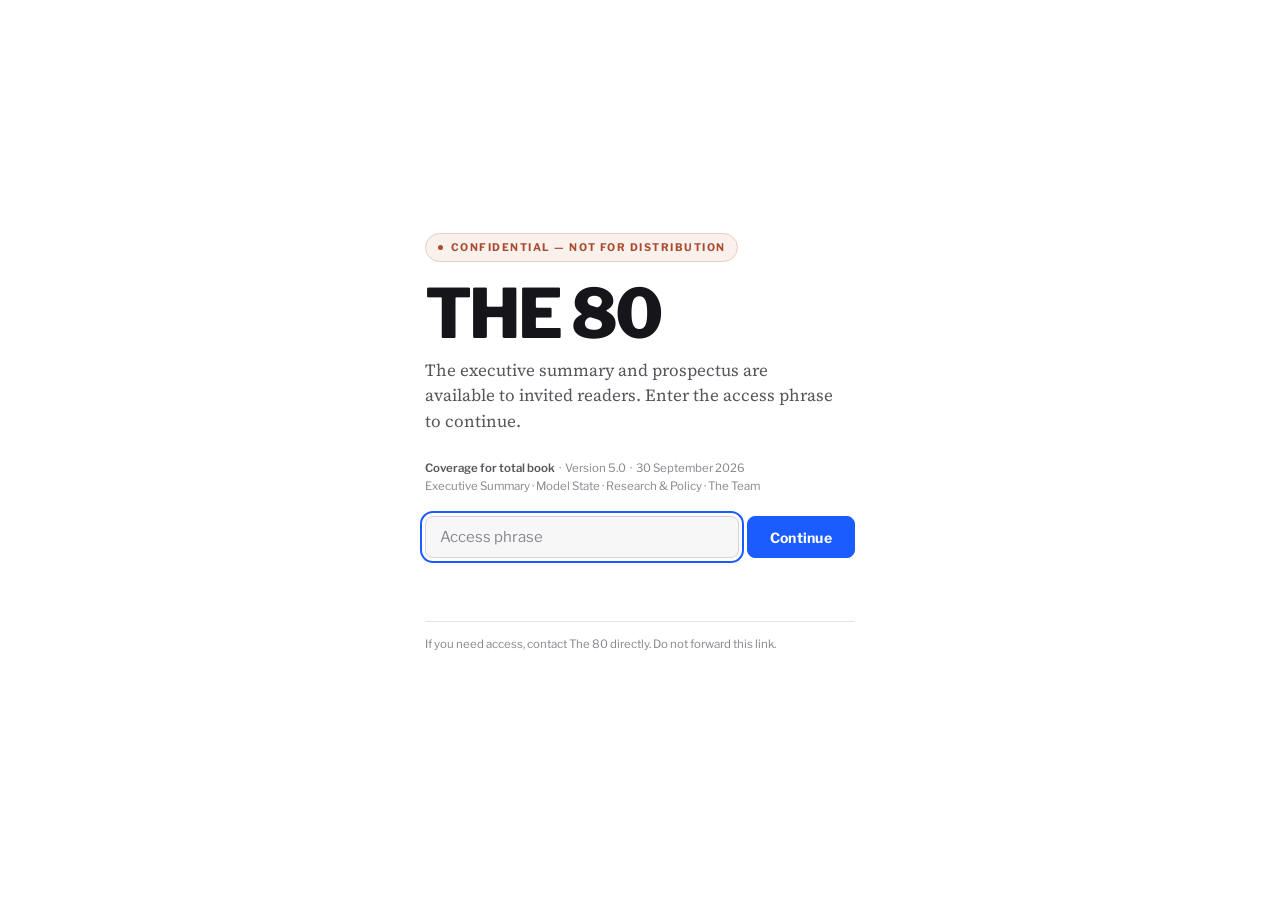
==== index.html @ 25d9cba0 "Rename new.html to index.html" ====
<!doctype html>
<html lang="en">
<head>
<meta charset="utf-8">
<meta name="viewport" content="width=device-width,initial-scale=1,viewport-fit=cover">
<meta name="robots" content="noindex,nofollow">
<meta name="description" content="The 80 — Executive Summary. The front matter of the prospectus: the case, two proof points, the operating model, and the ask.">
<meta property="og:title" content="The 80 — Executive Summary">
<meta property="og:description" content="Building the machine Democrats never built. A 501(c)(4) investment vehicle for permanent, multi-state political infrastructure.">
<meta property="og:type" content="article">
<title>The 80 Prospectus — Short</title>
<style>
:root{color-scheme:light dark;padding-top:env(safe-area-inset-top,0px);padding-bottom:env(safe-area-inset-bottom,0px)}
html{scroll-behavior:smooth;scroll-padding-top:118px}
@media (prefers-reduced-motion:reduce){html{scroll-behavior:auto}}
</style>
<link rel="preconnect" href="https://fonts.googleapis.com">
<link rel="preconnect" href="https://fonts.gstatic.com" crossorigin>
<link rel="stylesheet" href="https://fonts.googleapis.com/css2?family=Libre+Franklin:ital,wght@0,400;0,500;0,600;0,700;0,800;1,400&family=Source+Serif+4:ital,opsz,wght@0,8..60,400;0,8..60,600;1,8..60,400&display=swap">

<style>
/* ============ TOKENS ============ */
:root{
  --ground:#ffffff;
  --surface:#f7f7f8;
  --surface-2:#f0f0f2;
  --border:#e3e3e6;
  --border-2:#d3d3d8;
  --ink:#16161a;
  --ink-2:#55555c;
  --ink-3:#86868e;
  --accent:#1a5cff;
  --accent-soft:#eef3ff;
  --accent-line:#cfddff;
  --terra:#a84b2f;
  --terra-soft:#faf0ec;
  --terra-line:#e8cdc2;
  --good:#0e7a3d;
  --good-soft:#ecf7f0;
  --warn:#8a5a00;
  --warn-soft:#fdf4e3;
  /* validated chart series — light */
  --s1:#1a5cff;
  --s2:#a84b2f;
  --seq-1:#1a5cff;
  --seq-2:#5c8eff;
  --seq-3:#a8c2ff;
  --grid:#e6e6ea;
  --bar-n:#9a9aa4;
  --r:10px;
  --maxw:1180px;
  --prose:66ch;
}
@media (prefers-color-scheme:dark){
  :root:not([data-theme="light"]){
    --ground:#141416; --surface:#1c1c1f; --surface-2:#232327;
    --border:#2e2e33; --border-2:#3b3b42;
    --ink:#f2f2f3; --ink-2:#a9a9b1; --ink-3:#7a7a83;
    --accent:#6f9bff; --accent-soft:#16233f; --accent-line:#2c4478;
    --terra:#d9805c; --terra-soft:#2c1c16; --terra-line:#5a3325;
    --good:#4cbc7b; --good-soft:#12261a; --warn:#d9a441; --warn-soft:#2a2113;
    --s1:#4f86fa; --s2:#c9633c;
    --seq-1:#4f86fa; --seq-2:#3a63b8; --seq-3:#2a4278;
    --grid:#2b2b31;
  --bar-n:#7f7f8a;
    --bar-n:#7f7f8a;
  }
}
:root[data-theme="dark"]{
  --ground:#141416; --surface:#1c1c1f; --surface-2:#232327;
  --border:#2e2e33; --border-2:#3b3b42;
  --ink:#f2f2f3; --ink-2:#a9a9b1; --ink-3:#7a7a83;
  --accent:#6f9bff; --accent-soft:#16233f; --accent-line:#2c4478;
  --terra:#d9805c; --terra-soft:#2c1c16; --terra-line:#5a3325;
  --good:#4cbc7b; --good-soft:#12261a; --warn:#d9a441; --warn-soft:#2a2113;
  --s1:#4f86fa; --s2:#c9633c;
  --seq-1:#4f86fa; --seq-2:#3a63b8; --seq-3:#2a4278;
  --grid:#2b2b31;
}

*{box-sizing:border-box;margin:0;padding:0}
body{
  background:var(--ground);
  color:var(--ink);
  font-family:"Source Serif 4","Iowan Old Style",Georgia,serif;
  font-size:17px;
  line-height:1.62;
  -webkit-font-smoothing:antialiased;
}
.ui,h1,h2,h3,h4,nav,th,.label,.folio,.stat,.chap,.tag,figcaption,table,.meta{
  font-family:"Libre Franklin",-apple-system,BlinkMacSystemFont,"Segoe UI",Helvetica,Arial,sans-serif;
}
a{color:var(--accent)}
img,svg{max-width:100%}
:focus-visible{outline:2px solid var(--accent);outline-offset:3px;border-radius:3px}
@media (prefers-reduced-motion:reduce){*{animation:none!important;transition:none!important}}

/* ============ CHROME ============ */
.topbar{
  position:sticky;top:env(safe-area-inset-top,0px);z-index:60;
  background:color-mix(in srgb,var(--ground) 92%,transparent);
  backdrop-filter:saturate(1.6) blur(10px);
  border-bottom:1px solid var(--border);
}
.topbar .inner{
  max-width:var(--maxw);margin:0 auto;padding:9px 24px;
  display:flex;align-items:center;gap:18px;flex-wrap:wrap;
}
.wordmark{font-weight:800;font-size:13px;letter-spacing:.14em;text-transform:uppercase;white-space:nowrap}
.wordmark span{color:var(--ink-3);font-weight:600}
.pager{display:flex;gap:2px;flex-wrap:wrap;margin-left:auto}
.pager a{
  font-size:11.5px;font-weight:600;letter-spacing:.03em;color:var(--ink-3);
  text-decoration:none;padding:4px 9px;border-radius:6px;white-space:nowrap;
}
.pager a:hover{color:var(--accent);background:var(--accent-soft)}
.pager a.on{color:var(--ink);background:var(--surface-2)}
.progress{height:2px;background:var(--accent);width:0;transition:width .12s linear}

/* ---- group tabs (row 1 of the top bar) ---- */
.groups{display:flex;gap:4px;flex-wrap:wrap;align-items:center}
.groups a{
  font-family:"Libre Franklin",sans-serif;font-size:12.5px;font-weight:700;letter-spacing:.02em;
  color:var(--ink-2);text-decoration:none;padding:5px 11px;border-radius:7px;white-space:nowrap;
  border:1px solid transparent;
}
.groups a:hover{color:var(--accent);background:var(--accent-soft)}
.groups a.on{background:var(--ink);color:var(--ground);border-color:var(--ink)}
.barrow{display:flex;align-items:center;gap:16px;flex-wrap:wrap}
.barrow+.barrow{margin-top:7px;padding-top:7px;border-top:1px solid var(--border)}

/* ---- left rail ---- */
.rail{
  position:fixed;left:18px;top:calc(env(safe-area-inset-top,0px) + 132px);width:186px;z-index:45;
  display:none;max-height:calc(100vh - 190px);overflow-y:auto;padding-right:6px;
}
/* Never show three navigations at once.
   >=1280px : side rail + the section pager (the duplicated group tabs are hidden)
   <1280px  : stripped-down top bar (group tabs + pager), no rail */
@media (min-width:1280px){
  .rail{display:block}
  main{padding-left:228px}
  .topbar .barrow:first-child .groups{display:none}
  .topbar .barrow+.barrow{margin-top:0;padding-top:0;border-top:none}
  .topbar .inner{padding:7px 24px}
}
.rail.hide{display:none}
.rail .rg{margin-bottom:15px}
.rail .rgh:empty{display:none}
.rgh{
  font-family:"Libre Franklin",sans-serif;font-size:9.5px;font-weight:800;letter-spacing:.14em;
  text-transform:uppercase;color:var(--ink-3);margin-bottom:6px;padding-left:9px;
}
.rail a{
  display:block;font-family:"Libre Franklin",sans-serif;font-size:12px;font-weight:600;
  color:var(--ink-3);text-decoration:none;padding:4px 9px;border-left:2px solid var(--border);
  line-height:1.35;
}
.rail a:hover{color:var(--accent);border-left-color:var(--accent-line)}
.rail a.on{color:var(--ink);border-left-color:var(--accent);background:var(--surface)}
.rail .rtop{
  margin-top:6px;font-family:"Libre Franklin",sans-serif;font-size:11px;font-weight:700;
  letter-spacing:.06em;text-transform:uppercase;color:var(--ink-3);border:1px solid var(--border);
  background:var(--ground);border-radius:7px;padding:6px 10px;cursor:pointer;width:100%;text-align:left;
}
.rail .rtop:hover{border-color:var(--accent);color:var(--accent)}

/* ---- floating return-home (narrow screens) ---- */
.totop{
  position:fixed;right:18px;bottom:calc(env(safe-area-inset-bottom,0px) + 18px);z-index:55;
  font-family:"Libre Franklin",sans-serif;font-size:12px;font-weight:700;letter-spacing:.04em;
  background:var(--ink);color:var(--ground);border:none;border-radius:999px;padding:9px 15px;
  cursor:pointer;box-shadow:0 2px 10px rgba(0,0,0,.18);opacity:0;pointer-events:none;transition:opacity .18s;
}
.totop.show{opacity:1;pointer-events:auto}
@media (min-width:1280px){.totop{display:none}}


/* ---- focus: state rows ---- */
.srow{display:grid;grid-template-columns:270px 1fr 300px;gap:22px;align-items:stretch;margin:18px 0}
@media (max-width:1000px){.srow{grid-template-columns:1fr}}
.stile{
  position:relative;border-radius:var(--r);padding:18px 20px;display:flex;align-items:center;gap:8px;
  min-height:180px;color:#2a2a2e;
}
.smap{position:relative;flex:0 0 118px;height:132px;display:flex;align-items:center;justify-content:center}
.smap svg{width:118px;height:132px;overflow:visible}
.svoters{
  position:absolute;left:50%;top:50%;transform:translate(-50%,-50%);
  font-family:"Libre Franklin",sans-serif;font-size:19px;font-weight:800;color:#5e5b55;
  font-variant-numeric:tabular-nums;white-space:nowrap;
}
.sname{font-family:"Libre Franklin",sans-serif;font-size:21px;font-weight:800;letter-spacing:-.02em;line-height:1.1;color:#22222a}
.sreg{position:absolute;left:20px;bottom:14px;font-family:"Libre Franklin",sans-serif;font-size:10.5px;font-weight:600;color:#7a756c}
.swhy{padding-top:2px}
.swhy p{font-size:15.5px;margin-bottom:0;max-width:none}
.sdata{border:1px solid var(--border);border-radius:var(--r);padding:15px 17px;background:var(--surface)}
.sdata p{font-size:13.5px;margin:0 0 11px;max-width:none;font-family:"Libre Franklin",sans-serif;font-variant-numeric:tabular-nums}
.sdata p:last-of-type{margin-bottom:4px}
.slab{
  display:block;font-family:"Libre Franklin",sans-serif;font-size:10px;font-weight:800;
  letter-spacing:.11em;text-transform:uppercase;color:var(--ink-3);margin-bottom:4px;
}
.swhy .slab{color:var(--terra);margin-bottom:7px}
.ssrc{display:block;font-family:"Libre Franklin",sans-serif;font-size:10px;color:var(--ink-3);line-height:1.4}
h2 u{text-decoration-thickness:2px;text-underline-offset:4px}


/* ---- research: deck columns + stat cards ---- */
.rcols{display:grid;grid-template-columns:repeat(3,1fr);gap:0;margin:22px 0 26px}
.rcols>div{padding:0 26px;border-left:1px solid var(--border)}
.rcols>div:first-child{padding-left:0;border-left:none}
.rcols p{font-size:14.5px;margin-bottom:0;max-width:none}
.rcols b{color:var(--accent);font-weight:600}
@media (max-width:900px){.rcols{grid-template-columns:1fr;gap:18px}.rcols>div{padding:0 0 0 14px;border-left:2px solid var(--border)}.rcols>div:first-child{padding-left:14px;border-left:2px solid var(--border)}}
.rstat{
  display:flex;align-items:flex-start;gap:18px;border:1px solid var(--border);
  border-radius:var(--r);padding:18px 20px;background:var(--ground);
}
.rstat.hi{border-color:var(--terra-line);background:var(--terra-soft)}
.rstat .rsv{
  font-family:"Libre Franklin",sans-serif;font-size:31px;font-weight:800;color:var(--accent);
  letter-spacing:-.03em;line-height:1;white-space:nowrap;flex-shrink:0;font-variant-numeric:tabular-nums;
}
.rstat p{font-size:14px;margin:0 0 5px;max-width:none}
.rstat .rss{font-family:"Libre Franklin",sans-serif;font-size:10px;font-weight:700;letter-spacing:.08em;text-transform:uppercase;color:var(--ink-3)}
.rstrip{display:grid;grid-template-columns:repeat(5,1fr);gap:14px;margin:16px 0 8px}
@media (max-width:1050px){.rstrip{grid-template-columns:repeat(2,1fr)}}
@media (max-width:560px){.rstrip{grid-template-columns:1fr}}
.rstat.sm{flex-direction:column;gap:8px;padding:16px 17px}
.rstat.sm .rsv{font-size:27px}


/* ---- next button ---- */
.nextbar{
  display:flex;flex-direction:column;align-items:center;gap:14px;
  margin:56px 0 0;padding-top:34px;border-top:2px solid var(--ink);
}
.nextbar .endmark{
  font-family:"Libre Franklin",sans-serif;font-size:10px;font-weight:800;
  letter-spacing:.18em;text-transform:uppercase;color:var(--ink-3);
}
/* the stop: enough empty run-out that the next section is below the fold */
section.page{padding-bottom:0}
.pagebreak{height:clamp(220px,38vh,460px);pointer-events:none}
@media (max-width:700px){.pagebreak{height:clamp(140px,26vh,260px)}}
@media print{.pagebreak{height:0;page-break-after:always}.nextbar{display:none}}
@media (max-width:420px){
  .nextbar{flex-direction:column!important;align-items:center!important;gap:10px!important}
  .nextbtn{font-size:11px;letter-spacing:.1em;text-align:center}
}

.nextbtn{
  display:inline-flex;align-items:center;gap:10px;font-family:"Libre Franklin",sans-serif;
  font-size:12px;font-weight:800;letter-spacing:.14em;text-transform:uppercase;color:var(--ink-2);
  background:none;border:none;cursor:pointer;padding:8px 6px;
}
.nextbtn:hover{color:var(--accent)}
.nextbtn .arw{display:inline-block;width:34px;height:1.5px;background:currentColor;position:relative}
.nextbtn .arw::after{content:"";position:absolute;right:0;top:-3px;width:7px;height:7px;border-top:1.5px solid currentColor;border-right:1.5px solid currentColor;transform:rotate(45deg)}
.nextbtn .nlabel{color:var(--ink-3);font-weight:600;letter-spacing:.02em;text-transform:none;font-size:12.5px}

/* ---- gated (second code) blocks ---- */
.locked{border:1px solid var(--border-2);border-radius:var(--r);background:var(--surface);padding:22px 24px;margin:24px 0}
.locked .lk{font-family:"Libre Franklin",sans-serif;font-size:10.5px;font-weight:800;letter-spacing:.13em;text-transform:uppercase;color:var(--warn);margin-bottom:8px}
.locked h4{margin-bottom:6px;color:var(--ink);font-size:14px;letter-spacing:0;text-transform:none;font-weight:700}
.locked p{font-size:15px;margin-bottom:14px}
.locked form{display:flex;gap:8px;flex-wrap:wrap;max-width:420px}
.locked input{flex:1 1 190px;min-width:0;font-family:"Libre Franklin",sans-serif;font-size:14px;padding:9px 12px;border:1px solid var(--border-2);border-radius:8px;background:var(--ground);color:var(--ink)}
.locked button{font-family:"Libre Franklin",sans-serif;font-size:13px;font-weight:700;padding:9px 18px;border:1px solid var(--accent);border-radius:8px;background:var(--accent);color:#fff;cursor:pointer}
.locked .lerr{font-family:"Libre Franklin",sans-serif;font-size:12.5px;font-weight:600;color:var(--terra);margin-top:10px;min-height:18px}

/* ---- model-state calculator ---- */
.calc{border:1px solid var(--border);border-radius:var(--r);background:var(--surface);padding:22px 24px;margin:22px 0}
.calc .ch{display:flex;justify-content:space-between;align-items:baseline;gap:12px;margin-bottom:16px}
.calc .ck{font-family:"Libre Franklin",sans-serif;font-size:11px;font-weight:800;letter-spacing:.14em;text-transform:uppercase;color:var(--ink-3)}
.calc .clive{font-family:"Libre Franklin",sans-serif;font-size:11.5px;font-weight:600;color:var(--accent)}
.crow+.crow{margin-top:16px;padding-top:16px;border-top:1px solid var(--border)}
.crow label{display:flex;justify-content:space-between;align-items:baseline;gap:12px;font-family:"Libre Franklin",sans-serif;font-size:15px;font-weight:600;color:var(--ink);margin-bottom:6px}
.crow .cv{font-family:"Libre Franklin",sans-serif;font-size:19px;font-weight:800;color:var(--accent);font-variant-numeric:tabular-nums}
.crow input[type=range]{width:100%;accent-color:var(--accent);margin:2px 0}
.crow .chint{font-family:"Libre Franklin",sans-serif;font-size:11.5px;color:var(--ink-3);line-height:1.5;margin-top:3px}
.ctot{display:flex;justify-content:space-between;align-items:center;gap:14px;margin-top:18px;padding:16px 20px;border-radius:9px;border:1px solid var(--accent-line);background:var(--accent-soft)}
.ctot .ctl{font-family:"Libre Franklin",sans-serif;font-size:11.5px;font-weight:800;letter-spacing:.13em;text-transform:uppercase;color:var(--accent)}
.ctot .ctv{font-family:"Libre Franklin",sans-serif;font-size:36px;font-weight:800;line-height:1;color:var(--accent);font-variant-numeric:tabular-nums;letter-spacing:-.02em}
@media (max-width:480px){.ctot .ctv{font-size:27px}}
@media (max-width:720px){.pager{display:none}}

/* ============ PAGE SHELL ============ */
.wrap{max-width:var(--maxw);margin:0 auto;padding-inline:24px}
.page{padding-block:60px 12px}
.page:last-of-type{padding-bottom:70px}
.folio{
  display:flex;align-items:baseline;gap:14px;
  border-top:2px solid var(--ink);padding-top:9px;margin-bottom:34px;
}
.folio .no{
  font-size:11px;font-weight:800;letter-spacing:.18em;color:var(--ink);
  font-variant-numeric:tabular-nums;
}
.folio .nm{font-size:11px;font-weight:600;letter-spacing:.18em;text-transform:uppercase;color:var(--ink-3)}
.folio .of{margin-left:auto;font-size:11px;font-weight:500;color:var(--ink-3);font-variant-numeric:tabular-nums}

h1{font-size:clamp(30px,4.4vw,46px);line-height:1.08;font-weight:800;letter-spacing:-.022em;text-wrap:balance;margin-bottom:18px}
h2{font-size:clamp(23px,3vw,31px);line-height:1.16;font-weight:700;letter-spacing:-.016em;text-wrap:balance;margin-bottom:16px}
h3{font-size:17px;font-weight:700;letter-spacing:-.005em;margin:30px 0 8px}
h4{font-size:12px;font-weight:700;letter-spacing:.1em;text-transform:uppercase;color:var(--ink-3);margin-bottom:10px}
p{margin-bottom:15px;max-width:var(--prose)}
p.lead{font-size:20px;line-height:1.5;color:var(--ink-2);margin-bottom:22px}
.prose{max-width:var(--prose)}
.dek{font-size:12px;font-weight:700;letter-spacing:.14em;text-transform:uppercase;color:var(--terra);margin-bottom:12px}
strong{font-weight:600;color:var(--ink)}
em{font-style:italic}
hr{border:none;border-top:1px solid var(--border);margin:34px 0}

/* ============ COVER ============ */
.cover{padding-block:clamp(32px,6vw,74px) 10px}
.stamp{
  display:inline-flex;align-items:center;gap:8px;
  border:1px solid var(--terra-line);background:var(--terra-soft);color:var(--terra);
  font-family:"Libre Franklin",sans-serif;font-size:10.5px;font-weight:700;letter-spacing:.14em;
  text-transform:uppercase;padding:5px 12px;border-radius:999px;margin-bottom:26px;
}
.stamp .dot{width:5px;height:5px;border-radius:999px;background:var(--terra)}
.cover-title{
  font-family:"Libre Franklin",sans-serif;font-weight:800;
  font-size:clamp(52px,12vw,124px);line-height:.86;letter-spacing:-.045em;margin-bottom:22px;
}
.cover-title .sub{display:block;font-size:clamp(20px,3.4vw,38px);line-height:1.08;letter-spacing:-.025em;margin-top:16px;max-width:17ch}
.cover-title .sub b{color:var(--accent);font-weight:800}
.cover-meta{
  display:flex;flex-wrap:wrap;gap:8px 20px;align-items:baseline;
  font-family:"Libre Franklin",sans-serif;font-size:12px;font-weight:600;
  letter-spacing:.07em;text-transform:uppercase;color:var(--ink-3);
  border-top:1px solid var(--border);padding-top:14px;margin-top:30px;
}
.cover-grid{display:grid;grid-template-columns:1.35fr 1fr;gap:44px;align-items:start;margin-top:36px}
@media (max-width:900px){.cover-grid{grid-template-columns:1fr;gap:30px}}

/* ============ STATS ============ */
.stats{display:grid;grid-template-columns:repeat(3,1fr);gap:0;border:1px solid var(--border);border-radius:var(--r);overflow:hidden;margin:28px 0}
.stats>div{padding:17px 18px;border-right:1px solid var(--border);background:var(--surface)}
.stats>div:last-child{border-right:none}
@media (max-width:820px){
  .stats{grid-template-columns:1fr}
  .stats>div{border-right:none;border-bottom:1px solid var(--border)}
  .stats>div:last-child{border-bottom:none}
}
@media (max-width:420px){
  .stats{grid-template-columns:1fr}
  .stats>div{border-right:none;border-bottom:1px solid var(--border)}
  .stats>div:last-child{border-bottom:none}
}
.stat .v{font-size:31px;font-weight:800;letter-spacing:-.03em;line-height:1;font-variant-numeric:tabular-nums;display:block}
.stat .v.a{color:var(--accent)}
.stat .l{font-size:11.5px;font-weight:600;color:var(--ink-3);margin-top:7px;line-height:1.35;display:block}

/* ============ CALLOUTS ============ */
.callout{
  border:1px solid var(--border);border-left:3px solid var(--ink-3);
  background:var(--surface);border-radius:0 var(--r) var(--r) 0;
  padding:16px 20px;margin:26px 0;max-width:calc(var(--prose) + 6ch);
}
.callout .ct{
  font-family:"Libre Franklin",sans-serif;font-size:11px;font-weight:700;
  letter-spacing:.1em;text-transform:uppercase;margin-bottom:6px;color:var(--ink-3);
}
.callout p{margin-bottom:0;max-width:none;font-size:16px}
.callout p+p{margin-top:10px}
.callout.a{border-left-color:var(--accent);background:var(--accent-soft);border-color:var(--accent-line)}
.callout.a .ct{color:var(--accent)}
.callout.t{border-left-color:var(--terra);background:var(--terra-soft);border-color:var(--terra-line)}
.callout.t .ct{color:var(--terra)}
.callout.g{border-left-color:var(--good);background:var(--good-soft);border-color:color-mix(in srgb,var(--good) 30%,transparent)}
.callout.g .ct{color:var(--good)}
.callout.w{border-left-color:var(--warn);background:var(--warn-soft);border-color:color-mix(in srgb,var(--warn) 30%,transparent)}
.callout.w .ct{color:var(--warn)}

.pull{
  border-top:2px solid var(--ink);border-bottom:1px solid var(--border);
  padding:20px 0;margin:34px 0;max-width:612px;
}
.pull q{quotes:none;font-size:clamp(19px,2vw,23px);line-height:1.3;font-weight:600;letter-spacing:-.015em;display:block;font-family:"Libre Franklin",sans-serif}
.pull .src{font-family:"Libre Franklin",sans-serif;font-size:11px;font-weight:600;letter-spacing:.1em;text-transform:uppercase;color:var(--ink-3);margin-top:12px;display:block}
.pull.right{float:right;margin:8px 0 24px 40px}
@media (max-width:860px){.pull.right{float:none;margin:34px 0;max-width:none}}

/* ============ CARDS / GRIDS ============ */
.grid{display:grid;gap:16px;margin:22px 0}
.grid>*{min-width:0}
.srow>*{min-width:0}
.g2{grid-template-columns:1fr 1fr}
.g3{grid-template-columns:repeat(3,1fr)}
.g4{grid-template-columns:repeat(4,1fr)}
@media (max-width:900px){.g3,.g4{grid-template-columns:1fr 1fr}}
@media (max-width:640px){.g2,.g3,.g4{grid-template-columns:1fr}}
@media (max-width:1100px){.g2-tables{grid-template-columns:1fr}}
.card{border:1px solid var(--border);border-radius:var(--r);padding:18px 20px;background:var(--ground)}
.card.fill{background:var(--surface)}
.card h4{margin-bottom:8px}
.card p{font-size:15.5px;margin-bottom:0;max-width:none}
.card p+p{margin-top:9px}
.card .idx{
  font-family:"Libre Franklin",sans-serif;font-size:11px;font-weight:800;
  letter-spacing:.1em;color:var(--accent);font-variant-numeric:tabular-nums;display:block;margin-bottom:7px;
}
.card .hd{font-family:"Libre Franklin",sans-serif;font-weight:700;font-size:15.5px;letter-spacing:-.008em;margin-bottom:6px;display:block}

ul,ol{margin:0 0 15px 0;max-width:var(--prose)}
ul.tick{list-style:none}
ul.tick li{position:relative;padding-left:24px;margin-bottom:9px}
ul.tick li::before{content:"";position:absolute;left:2px;top:.62em;width:9px;height:9px;border:1.5px solid var(--accent);border-radius:2px}
ul.bare{list-style:none}
ul.bare li{position:relative;padding-left:20px;margin-bottom:8px}
ul.bare li::before{content:"";position:absolute;left:0;top:.72em;width:7px;height:1.5px;background:var(--ink-3)}
.roster li{margin-bottom:9px}
.roster a{color:var(--ink);text-decoration:none;border-bottom:1px solid var(--border-2);transition:color .15s,border-color .15s}
.roster a:hover{color:var(--accent);border-bottom-color:var(--accent)}
ol.num{list-style:none;counter-reset:n}
ol.num li{position:relative;padding-left:34px;margin-bottom:13px;counter-increment:n}
ol.num li::before{
  content:counter(n,decimal-leading-zero);position:absolute;left:0;top:.15em;
  font-family:"Libre Franklin",sans-serif;font-size:11px;font-weight:800;color:var(--accent);
  letter-spacing:.06em;font-variant-numeric:tabular-nums;
}

/* ============ TABLES ============ */
.tw{overflow-x:auto;border:1px solid var(--border);border-radius:var(--r);margin:22px 0}
table{width:100%;border-collapse:collapse;font-size:14.5px;min-width:500px}
th{
  text-align:left;font-size:10.5px;font-weight:700;letter-spacing:.1em;text-transform:uppercase;
  color:var(--ink-3);padding:11px 16px;background:var(--surface);border-bottom:1px solid var(--border);
  vertical-align:bottom;
}
td{padding:13px 16px;border-bottom:1px solid var(--border);vertical-align:top;color:var(--ink-2)}
tr:last-child td{border-bottom:none}
td strong{color:var(--ink)}
tr.tone-success td{background:var(--good-soft)}
tr.tone-warning td{background:var(--warn-soft)}
tr.tone-info td{background:var(--accent-soft)}
tr.tone-success td:first-child{box-shadow:inset 3px 0 0 var(--good)}
tr.tone-warning td:first-child{box-shadow:inset 3px 0 0 var(--warn)}
tr.tone-info td:first-child{box-shadow:inset 3px 0 0 var(--accent)}
td.n,th.n{text-align:right;font-variant-numeric:tabular-nums}

/* ============ FIGURES ============ */
figure{margin:30px 0;border:1px solid var(--border);border-radius:var(--r);overflow:hidden;background:var(--ground)}
figure .fh{padding:16px 20px 12px;border-bottom:1px solid var(--border);background:var(--surface)}
figure .fn{font-family:"Libre Franklin",sans-serif;font-size:10.5px;font-weight:800;letter-spacing:.14em;text-transform:uppercase;color:var(--accent);display:block;margin-bottom:5px}
figure .ft{font-family:"Libre Franklin",sans-serif;font-size:16.5px;font-weight:700;letter-spacing:-.012em;line-height:1.25;display:block;color:var(--ink)}
figure .fs{font-size:14px;color:var(--ink-2);margin-top:6px;display:block;max-width:74ch;line-height:1.5}
figure .fb{padding:22px 20px}
figure .fb img{display:block;width:100%;height:auto;border-radius:7px;border:1px solid var(--border)}
figure .fb img.small{max-width:480px;margin-inline:auto}
figcaption{padding:11px 20px 14px;border-top:1px solid var(--border);font-size:11.5px;color:var(--ink-3);line-height:1.5;background:var(--surface)}
figcaption b{color:var(--ink-2);font-weight:600}
.tiny{font-size:11.5px;line-height:1.5;color:var(--ink-3)}
p.tiny{margin-top:10px;max-width:612px}
span.tiny{display:block;margin-top:5px}
.tiny b,.tiny strong{color:var(--ink-2);font-weight:600}
/* deck-style proof panels: large image block beside the argument */
.proofrow{display:grid;grid-template-columns:1fr minmax(320px,420px);gap:38px;align-items:start;margin-top:46px}
.proofrow>div>h3{margin-top:0!important}
.pmark{margin:0;border:1px solid var(--border);border-radius:var(--r);overflow:hidden;background:var(--surface);
  box-shadow:0 1px 2px rgba(0,0,0,.04),0 8px 24px -12px rgba(0,0,0,.18)}
.pmark .pmb{display:flex;align-items:center;justify-content:center;padding:28px;
  background:linear-gradient(160deg,var(--surface-2),var(--surface))}
.pmark .pmb img{max-width:100%;max-height:400px;width:auto;height:auto;display:block;border-radius:3px;
  filter:drop-shadow(0 2px 6px rgba(0,0,0,.12)) drop-shadow(0 16px 32px rgba(0,0,0,.24))}
.pmark figcaption{padding:13px 16px 15px;font-size:11.5px;line-height:1.5;color:var(--ink-3);
  border-top:1px solid var(--border);background:var(--surface)}
@media (max-width:980px){.proofrow{grid-template-columns:1fr;gap:22px}.pmark{max-width:420px}}

/* ============ PAGED MODE — one section at a time ============ */
body.paged main > section.wrap{display:none}
body.paged main > section.wrap.onpage{display:block}
body.paged .pagebreak{display:none}
body.paged .nextbar{margin-bottom:0;padding-bottom:6px}
body.paged .endmark{color:var(--ink-3)}
.pgnav{
  display:flex;align-items:center;justify-content:space-between;gap:16px;
  margin-top:56px;padding-top:30px;border-top:2px solid var(--ink);
}
.pgnav .pgleft{min-width:0}
.pgbtn{
  display:inline-flex;align-items:center;gap:10px;font-family:"Libre Franklin",sans-serif;
  font-size:12px;font-weight:800;letter-spacing:.14em;text-transform:uppercase;color:var(--ink-2);
  background:none;border:none;cursor:pointer;padding:8px 6px;
}
.pgbtn:hover{color:var(--accent)}
.pgbtn[disabled]{opacity:.32;cursor:default}
.pgbtn .nlabel{color:var(--ink-3);font-weight:600;letter-spacing:.02em;text-transform:none;font-size:12.5px}
.sticks{position:relative;height:15px;margin-top:7px;
  font-family:"Libre Franklin",sans-serif;font-size:11px;font-weight:700;color:var(--ink-3);
  font-variant-numeric:tabular-nums}
.sticks span{position:absolute;top:0;transform:translateX(-50%);line-height:1}
.sticks span:nth-child(1){left:9px}
.sticks span:nth-child(2){left:calc(9px + (100% - 18px) * .2)}
.sticks span:nth-child(3){left:calc(9px + (100% - 18px) * .4)}
.sticks span:nth-child(4){left:calc(9px + (100% - 18px) * .6)}
.sticks span:nth-child(5){left:calc(9px + (100% - 18px) * .8)}
.sticks span:nth-child(6){left:calc(100% - 9px)}

/* ---- typographic wrapping: no single-word last lines ---- */
h1,h2,h3,h4,.ft,.ct,.hd,.tt,.dek,.seplabel,.endmark,.lk{text-wrap:balance}
p,li,figcaption,.td,.fs,.l,.tiny,.lead,.prose p,.card p,.callout p,blockquote,q{text-wrap:pretty}
.nb{white-space:nowrap}
.chart{width:100%;height:auto;display:block;overflow:visible}
.chart text{font-family:"Libre Franklin",sans-serif}
.legend{display:flex;flex-wrap:wrap;gap:6px 20px;margin-bottom:16px;font-family:"Libre Franklin",sans-serif;font-size:12.5px;font-weight:600;color:var(--ink-2)}
.legend span{display:inline-flex;align-items:center;gap:7px}
.legend i{width:13px;height:3px;border-radius:2px;display:inline-block;flex-shrink:0}
.schematic{
  display:inline-block;font-family:"Libre Franklin",sans-serif;font-size:10px;font-weight:700;
  letter-spacing:.1em;text-transform:uppercase;color:var(--warn);
  background:var(--warn-soft);border:1px solid color-mix(in srgb,var(--warn) 30%,transparent);
  padding:3px 9px;border-radius:999px;margin-top:8px;
}

/* ============ TIMELINE ============ */
.tl{list-style:none;margin:22px auto;max-width:860px;position:relative;padding-left:0}
.tl li{display:grid;grid-template-columns:78px 1fr;gap:18px;padding-bottom:20px;position:relative}
.tl li::before{content:"";position:absolute;left:87px;top:12px;bottom:-8px;width:1.5px;background:var(--border-2)}
.tl li:last-child::before{display:none}
.tl .yr{
  font-family:"Libre Franklin",sans-serif;font-size:14px;font-weight:800;letter-spacing:-.01em;
  font-variant-numeric:tabular-nums;text-align:right;padding-top:1px;color:var(--ink);
}
.tl .bd{position:relative;padding-left:20px}
.tl .bd::before{content:"";position:absolute;left:-9.5px;top:8px;width:11px;height:11px;border-radius:999px;background:var(--accent);border:2.5px solid var(--ground)}
.tl li.miss .bd::before{background:var(--terra)}
.tl li.miss .yr{color:var(--terra)}
.tl .hd{font-family:"Libre Franklin",sans-serif;font-weight:700;font-size:15.5px;display:block;margin-bottom:3px}
.tl p{font-size:15.5px;margin-bottom:0;max-width:62ch}
@media (max-width:560px){
  .tl li{grid-template-columns:56px 1fr;gap:12px}
  .tl li::before{left:62px}
}

/* ============ CHAPTER LINKS ============ */
.chapbar{
  display:flex;align-items:center;gap:12px;flex-wrap:wrap;
  border:1px dashed var(--border-2);border-radius:var(--r);
  padding:13px 17px;margin:26px 0;background:var(--surface);
  font-family:"Libre Franklin",sans-serif;
}
.chapbar .ck{font-size:10.5px;font-weight:700;letter-spacing:.12em;text-transform:uppercase;color:var(--ink-3)}
.chaplist{display:flex;flex-wrap:wrap;gap:8px}
.chap{
  display:inline-flex;align-items:center;gap:9px;text-decoration:none;
  border:1px solid var(--border);border-radius:999px;padding:5px 13px 5px 11px;
  background:var(--ground);font-size:13px;font-weight:600;color:var(--ink);
}
.chap .cn{font-size:10.5px;font-weight:800;letter-spacing:.08em;color:var(--ink-3);font-variant-numeric:tabular-nums}
a.chap:hover{border-color:var(--accent);color:var(--accent)}
a.chap:hover .cn{color:var(--accent)}
.chap .cs{
  font-size:9.5px;font-weight:800;letter-spacing:.09em;text-transform:uppercase;
  padding:2px 7px;border-radius:999px;background:var(--surface-2);color:var(--ink-3);
}
.chap.live .cs{background:var(--good-soft);color:var(--good)}
.chap.here .cs{background:var(--accent-soft);color:var(--accent)}
.chap.todo{border-style:dashed;color:var(--ink-3);cursor:default}
.chap.todo .cs{background:var(--warn-soft);color:var(--warn)}
a.chap{text-decoration:none}
a.chap .arwx{margin-left:1px;color:var(--ink-3);font-size:11px}
a.chap:hover .arwx{color:var(--accent)}

/* contents table on last page */
.toc{list-style:none;margin:24px 0;max-width:none;border-top:1px solid var(--border)}
.toc li{border-bottom:1px solid var(--border)}
.toc a,.toc .row{
  display:grid;grid-template-columns:62px 1fr auto;gap:18px;align-items:baseline;
  padding:15px 4px;text-decoration:none;color:inherit;font-family:"Libre Franklin",sans-serif;
}
.toc a:hover{background:var(--accent-soft)}
.toc .cn{font-size:11.5px;font-weight:800;letter-spacing:.09em;color:var(--ink-3);font-variant-numeric:tabular-nums}
.toc a:hover .cn{color:var(--accent)}
.toc .tt{font-size:16px;font-weight:700;letter-spacing:-.01em}
.toc .td{display:block;font-family:"Source Serif 4",Georgia,serif;font-weight:400;font-size:14.5px;color:var(--ink-2);margin-top:3px;letter-spacing:0;max-width:62ch}
.toc .cs{font-size:9.5px;font-weight:800;letter-spacing:.09em;text-transform:uppercase;padding:3px 9px;border-radius:999px;background:var(--surface-2);color:var(--ink-3);white-space:nowrap}
.toc li.live .cs{background:var(--good-soft);color:var(--good)}
.toc li.prod .cs{background:var(--warn-soft);color:var(--warn)}
.toc li.this .cs{background:var(--accent-soft);color:var(--accent)}
.toc li.sep{background:var(--surface)}
.toc li.sep .row{grid-template-columns:1fr;padding:12px 4px}
.toc .seplabel{font-size:11px;font-weight:800;letter-spacing:.16em;text-transform:uppercase;color:var(--ink-3)}
.toc .seplabel span{font-family:"Source Serif 4",Georgia,serif;font-weight:400;letter-spacing:0;text-transform:none;color:var(--ink-3);font-size:14px}
@media (max-width:620px){
  .toc a,.toc .row{grid-template-columns:48px 1fr;gap:12px}
  .toc .cs{grid-column:2;justify-self:start;margin-top:8px}
}

/* ============ FOOTER ============ */
.disclosure{
  border-top:2px solid var(--ink);margin-top:52px;padding-top:20px;
  font-size:13px;line-height:1.6;color:var(--ink-3);
}
.disclosure p{max-width:88ch;margin-bottom:10px;font-size:13px}
.disclosure strong{color:var(--ink-2)}

/* ============ PRINT ============ */
@media print{
  .topbar,.chapbar{display:none}
  body{font-size:11pt;background:#fff;color:#000}
  .page{page-break-before:always;padding-block:0 0}
  .cover{page-break-before:avoid}
  figure,.callout,.pull,.card,.tl li{page-break-inside:avoid}
  a{color:#000;text-decoration:none}
}
</style>

<style>
/* ===== access gate (this hosted copy only) ===== */
/* the hidden attribute must beat every rule below, including #id selectors */
[hidden]{display:none!important}
#gate{
  position:fixed;inset:0;z-index:999;background:var(--ground);
  display:flex;align-items:center;justify-content:center;padding:24px;
}
#gate .box{width:100%;max-width:430px}
#gate .stamp{margin-bottom:22px}
#gate h1{
  font-family:"Libre Franklin",sans-serif;font-weight:800;
  font-size:clamp(40px,11vw,68px);line-height:.88;letter-spacing:-.04em;margin-bottom:14px;
}
#gate .sub{
  font-family:"Source Serif 4",Georgia,serif;font-size:17px;line-height:1.5;
  color:var(--ink-2);margin-bottom:26px;
}
#gate form{display:flex;gap:8px;flex-wrap:wrap}
#gate input{
  flex:1 1 200px;min-width:0;font-family:"Libre Franklin",sans-serif;font-size:15px;
  padding:11px 14px;border:1px solid var(--border-2);border-radius:8px;
  background:var(--surface);color:var(--ink);
}
#gate input::placeholder{color:var(--ink-3)}
#gate button{
  font-family:"Libre Franklin",sans-serif;font-size:14px;font-weight:700;letter-spacing:.02em;
  padding:11px 22px;border:1px solid var(--accent);border-radius:8px;
  background:var(--accent);color:#fff;cursor:pointer;
}
#gate button:hover{filter:brightness(1.08)}
#gate .err{
  font-family:"Libre Franklin",sans-serif;font-size:13px;font-weight:600;color:var(--terra);
  margin-top:14px;min-height:19px;
}
#gate .foot{
  font-family:"Libre Franklin",sans-serif;font-size:11.5px;line-height:1.55;color:var(--ink-3);
  border-top:1px solid var(--border);margin-top:30px;padding-top:14px;
}
</style>
</head>
<body>

<div id="gate">
  <div class="box">
    <div class="stamp"><span class="dot"></span>Confidential — not for distribution</div>
    <h1>THE&nbsp;80</h1>
    <p class="sub">The executive summary and prospectus are available to invited readers. Enter the access phrase to continue.</p>
    <p class="foot" style="border:none;margin:0 0 20px;padding:0;font-size:11.5px">
      <strong style="color:var(--ink-2)">Coverage for total book</strong> &nbsp;·&nbsp; Version 5.0 &nbsp;·&nbsp; 30 September 2026<br>
      Executive Summary · Model State · Research &amp; Policy · The Team
    </p>
    <form id="gate-form" autocomplete="off">
      <input id="gate-input" type="password" placeholder="Access phrase" aria-label="Access phrase" autocomplete="current-password">
      <button type="submit">Continue</button>
    </form>
    <div class="err" id="gate-err" role="status" aria-live="polite"></div>
    <p class="foot">If you need access, contact The 80 directly. Do not forward this link.</p>
  </div>
</div>

<div id="doc" hidden>
<div class="topbar">
  <div class="inner">
    <div class="barrow" style="width:100%">
      <div class="wordmark">The 80 <span>/ Prospectus</span></div>
      <nav class="groups" id="groups">
          <a href="#cover" data-g="front">Cover</a>
          <a href="#stakes" data-g="exec">Executive Summary</a>
          <a href="#modelstate" data-g="model">A Model State</a>
          <a href="#focus" data-g="research">Research &amp; Policy</a>
        </nav>
    </div>
    <div class="barrow" style="width:100%">
      <nav class="pager" id="pager"></nav>
    </div>
  </div>
  <div class="progress" id="prog"></div>
</div>

<aside class="rail" id="rail" aria-label="Section navigation"></aside>
<button class="totop" id="totop" type="button">&uarr; Contents</button>

<main>

<!-- ══════════════════════ COVER ══════════════════════ -->
<section class="wrap cover" id="cover">
  <div class="stamp"><span class="dot"></span>Confidential prospectus framework — not for distribution</div>

  <div class="cover-grid">
    <div>
      <h1 class="cover-title">THE&nbsp;80
        <span class="sub">Building the machine <b>Democrats never built.</b></span>
      </h1>
      <p class="lead" style="max-width:52ch">A 501(c)(4) investment vehicle for permanent, multi-state political infrastructure — capital that behaves like an investor, not a donor.</p>
      <div class="cover-meta">
        <span>Executive Summary</span>
        <span>Version 5.0 · 30 September 2026</span>
        <span>REAL Action for America</span>
      </div>
    </div>

    <div class="card fill">
      <h4>The thesis in one paragraph</h4>
      <p style="font-size:16.5px;font-family:'Source Serif 4',Georgia,serif;line-height:1.55">The American right did not out-organize the center-left in a single election cycle. It built institutions across six decades that outlasted every candidate and every loss. The center-left has never built the equivalent. <strong>This is not a messaging problem. It is an infrastructure&nbsp;gap.</strong> The 80 exists to close it, state by state, on a multi-cycle horizon.</p>
    </div>
  </div>

  <div class="stats">
    <div class="stat"><span class="v">$1.5M</span><span class="l">Committed to date</span></div>
    <div class="stat"><span class="v">$10.18M</span><span class="l">National team and one model state</span></div>
    <div class="stat"><span class="v">$29.9M</span><span class="l">Full deployment to six states</span></div>
    <div class="stat"><span class="v a">$60M</span><span class="l">Raise now underway</span></div>
  </div>

  <h4 style="margin-top:30px">What your money buys</h4>
  <p class="prose" style="max-width:74ch">The 80 invests along <strong>three directions at once</strong> — and then repeats that combination state by state. A donor is not funding one program; they are funding the combination, in a specific place, for multiple cycles.</p>

  <div class="grid g3">
    <div class="card"><span class="idx">DIRECTION 01</span><span class="hd">Civic &amp; Political</span><p>Long-horizon, state-by-state political organizing powered by seasoned, regionally rooted, multi-cycle campaign leaders who are committed, self-sufficient, and proven winners.</p></div>
    <div class="card"><span class="idx">DIRECTION 02</span><span class="hd">The 80 Engine: Media, Research, Technology</span><p>Permanent HQ team driving strategy and tactics for each state. Shared research, message testing, and creative capacity so every state build carries one brand, real-time data, and amplification.</p></div>
    <div class="card"><span class="idx">DIRECTION 03</span><span class="hd">Investment Strategy</span><p>Funds and stands up the organizer and regional-lead field structure. Partners with, invests in, or acquires existing state infrastructure rather than duplicating it.</p></div>
  </div>

  <div class="callout a">
    <div class="ct">How to read this document</div>
    <p>This is the executive summary of The 80 Prospectus. The chapters below contain research, legal architecture, capital strategy, hiring schedule, and state-by-state budgets. Each section links to the corresponding chapters.</p>
  </div>

  <div class="pull" style="max-width:52ch;margin:34px 0 26px">
    <q>The majority already exists. It needs a platform. We hope you will help us build it.</q>
    <span class="src">The 80</span>
  </div>

  <div class="prose">
    <h3>What the name means</h3>
    <p>Our name claims the <strong>eighty percent of Americans who agree on the majority of policy</strong> and want the same handful of things. That common ground runs through most of the Democratic Party. It lives in the center-left, and it includes independents, moderates, and a great many people who tuned out because nothing on offer sounded like them.</p>
  </div>

  <div class="grid g4">
    <div class="card"><span class="idx">01</span><span class="hd">Affordability</span><p>An affordable path to live their lives.</p></div>
    <div class="card"><span class="idx">02</span><span class="hd">Safety</span><p>Safety from threats at home and abroad.</p></div>
    <div class="card"><span class="idx">03</span><span class="hd">Competent government</span><p>Trust that government works and is not for sale.</p></div>
    <div class="card"><span class="idx">04</span><span class="hd">A real shot</span><p>Confidence that their children have one.</p></div>
  </div>

  <div class="nextbar"><span class="endmark">End of section</span><button class="nextbtn" type="button" data-next="book"><span class="nlabel">Next</span> Contents <span class="arw"></span></button></div>
  <div class="pagebreak" aria-hidden="true"></div></section>

<!-- ══════════════════════ CONTENTS (front matter) ══════════════════════ -->
<section class="wrap page" id="book">
  <div class="folio"><span class="nm">Contents</span><span class="of">The Prospectus</span></div>

  <div class="dek">Contents</div>
  <h2>What follows is not a pitch in prose. It is the plan itself.</h2>

  <ul class="toc">
    <li class="this">
      <div class="row">
        <span class="cn">01</span>
        <span><span class="tt">Executive Summary</span><span class="td">The case, the two proof points, the opposition, the operating model, and the&nbsp;ask.</span></span>
        <span class="cs">You are here</span>
      </div>
    </li>
    <li class="live">
      <a href="#modelstate">
        <span class="cn">02</span>
        <span><span class="tt">Model State</span><span class="td">The state template: what one state costs, built from the bottom up, and how we scale across the&nbsp;country.</span></span>
        <span class="cs">In this book</span>
      </a>
    </li>
    <li class="live">
      <a href="#focus">
        <span class="cn">03</span>
        <span><span class="tt">Research &amp; Policy</span><span class="td">The six focus states, the 80% Agenda, and the Democratic Brand Tracker baseline.</span></span>
        <span class="cs">In this book</span>
      </a>
    </li>
    <li class="live">
      <a href="#team">
        <span class="cn">—</span>
        <span><span class="tt">The Team</span><span class="td">The senior team, the operators, and the advisers accountable for the build.</span></span>
        <span class="cs">In this book</span>
      </a>
    </li>
  </ul>

  <p class="lead prose" style="margin-top:6px">The chapters above are the plan. This summary is the case for reading them.</p>

  <div class="disclosure">
    <p><strong>Disclosure.</strong> This document is for internal and donor-facing informational purposes. Contributions to REAL Action for America (The 80 Action for America Inc) support activities that further educational and social welfare purposes but may be used to support partisan political activities. <strong>Contributions to 501(c)(4) organizations are not deductible for federal income tax purposes as charitable contributions.</strong></p>
    <p>Confidential donor framework — not for distribution. Figures describing The 80's capital position, team, and field activity are as reported by the organization. Historical claims regarding Michigan and Colorado are drawn from The 80 / C4 Framework V2 and, for Colorado, from <i>The Blueprint: How the Democrats Won Colorado</i> (2010). Figure 6 is a schematic illustration of the phased model described in the text and does not plot measured data.</p>
  </div>

  <div class="nextbar"><span class="endmark">End of section</span><button class="nextbtn" type="button" data-next="stakes"><span class="nlabel">Next</span> 01 Stakes <span class="arw"></span></button></div>
  <div class="pagebreak" aria-hidden="true"></div></section>

<!-- ══════════════════════ 01 · THE STAKES ══════════════════════ -->
<section class="wrap page" id="stakes">
  <div class="folio"><span class="no">01</span><span class="nm">The Stakes</span><span class="of">Executive Summary · 1 of 8</span></div>

  <div class="dek">The 2026 false flag</div>
  <h2>Democrats are set up for wins in the mid-terms. Without permanent infrastructure, those gains can be completely reversed.</h2>

  <div class="prose">
    <p class="lead">Every two years, Democratic operatives build campaigns for candidates and then take them apart. Staff moves on. Data goes stale. Relationships are built, then gone before the next campaign starts.</p>
    <p>The other side spent fifty years building institutions that were never meant to come down. You can see the results in the courts, in school boards, and in state houses. Eight organizations — founded across six decades, every one still operating — form a compounding machine. No single donation built it. No single election broke it.</p>
  </div>

  <figure>
    <div class="fh">
      <span class="fn">Figure 1</span>
      <span class="ft">Six decades of institutions that were never disbanded</span>
      <span class="fs">Founding years of eight enduring conservative institutions, plus the single largest political advocacy gift in U.S. history. Every institution shown is still operating today — the earliest for sixty-two years.</span>
    </div>
    <div class="fb">
      <svg class="chart" viewBox="0 0 980 462" role="img" aria-label="Timeline from 1960 to 2030 showing eight conservative institutions founded between 1964 and 2019, each still operating: American Conservative Union 1964, Heritage Foundation 1973, CPAC 1974, Federalist Society 1982, Fox News 1996, Americans for Prosperity 2004, Turning Point USA 2012, Rockbridge 2019. A ninth marker shows the 1.6 billion dollar Marble Freedom Trust gift in 2020. A lower band shows the center-left pattern of cycle-by-cycle rebuilds.">
        <line x1="890" y1="34" x2="890" y2="336" stroke="var(--ink-3)" stroke-width="1" stroke-dasharray="4 4"/>
        <text x="890" y="26" font-size="10" font-weight="800" fill="var(--ink-3)" text-anchor="middle" letter-spacing="1.2">TODAY</text>

        <g fill="var(--s2)" opacity=".2">
          <rect x="110" y="46" width="780" height="7" rx="3.5"/>
          <rect x="223" y="78" width="667" height="7" rx="3.5"/>
          <rect x="236" y="110" width="654" height="7" rx="3.5"/>
          <rect x="337" y="142" width="553" height="7" rx="3.5"/>
          <rect x="513" y="174" width="377" height="7" rx="3.5"/>
          <rect x="613" y="206" width="277" height="7" rx="3.5"/>
          <rect x="714" y="238" width="176" height="7" rx="3.5"/>
          <rect x="802" y="270" width="88" height="7" rx="3.5"/>
        </g>
        <g fill="var(--s2)">
          <circle cx="110" cy="49.5" r="5"/><circle cx="223" cy="81.5" r="5"/>
          <circle cx="236" cy="113.5" r="5"/><circle cx="337" cy="145.5" r="5"/>
          <circle cx="513" cy="177.5" r="5"/><circle cx="613" cy="209.5" r="5"/>
          <circle cx="714" cy="241.5" r="5"/><circle cx="802" cy="273.5" r="5"/>
        </g>
        <g font-size="12.5" font-weight="700" fill="var(--ink)">
          <text x="110" y="38"><tspan fill="var(--s2)">1964</tspan>  ·  American Conservative Union</text>
          <text x="223" y="70"><tspan fill="var(--s2)">1973</tspan>  ·  Heritage Foundation</text>
          <text x="236" y="102"><tspan fill="var(--s2)">1974</tspan>  ·  CPAC</text>
          <text x="337" y="134"><tspan fill="var(--s2)">1982</tspan>  ·  Federalist Society</text>
          <text x="513" y="166"><tspan fill="var(--s2)">1996</tspan>  ·  Fox News</text>
          <text x="613" y="198"><tspan fill="var(--s2)">2004</tspan>  ·  Americans for Prosperity</text>
          <text x="714" y="230"><tspan fill="var(--s2)">2012</tspan>  ·  Turning Point USA</text>
          <text x="802" y="262"><tspan fill="var(--s2)">2019</tspan>  ·  Rockbridge</text>
        </g>

        <circle cx="814" cy="302" r="7" fill="var(--s2)"/>
        <line x1="814" y1="309" x2="814" y2="334" stroke="var(--s2)" stroke-width="1.5" stroke-dasharray="3 3"/>
        <text x="800" y="298" font-size="13" font-weight="700" fill="var(--ink)" text-anchor="end">Marble Freedom Trust — <tspan fill="var(--s2)" font-size="17" font-weight="800">$1.6B</tspan></text>
        <text x="800" y="315" font-size="11" font-weight="600" fill="var(--ink-3)" text-anchor="end">2020 · largest political advocacy gift in U.S. history</text>

        <line x1="60" y1="336" x2="940" y2="336" stroke="var(--ink-3)" stroke-width="1.5"/>
        <g stroke="var(--grid)" stroke-width="1">
          <line x1="186" y1="332" x2="186" y2="340"/><line x1="311" y1="332" x2="311" y2="340"/>
          <line x1="437" y1="332" x2="437" y2="340"/><line x1="563" y1="332" x2="563" y2="340"/>
          <line x1="689" y1="332" x2="689" y2="340"/><line x1="814" y1="332" x2="814" y2="340"/>
        </g>
        <g font-size="11" font-weight="600" fill="var(--ink-3)" text-anchor="middle">
          <text x="60" y="358">1960</text><text x="186" y="358">1970</text><text x="311" y="358">1980</text>
          <text x="437" y="358">1990</text><text x="563" y="358">2000</text><text x="689" y="358">2010</text>
          <text x="814" y="358">2020</text><text x="940" y="358">2030</text>
        </g>

        <text x="60" y="380" font-size="11" font-weight="800" fill="var(--ink-3)" letter-spacing="1.4">CENTER-LEFT EQUIVALENT</text>

        <!-- The one real attempt: the Democratic Leadership Council, 1985-2011 -->
        <line x1="374" y1="399" x2="701" y2="399" stroke="var(--s1)" stroke-width="9" stroke-linecap="round" opacity=".95"/>
        <circle cx="374" cy="399" r="5.5" fill="var(--s1)"/>
        <g stroke="var(--terra)" stroke-width="2.4" stroke-linecap="round">
          <line x1="696" y1="393" x2="708" y2="405"/><line x1="708" y1="393" x2="696" y2="405"/>
        </g>
        <text x="374" y="391" font-size="12" font-weight="700" fill="var(--ink)">1985 · Democratic Leadership Council</text>
        <text x="716" y="403" font-size="11.5" font-weight="700" fill="var(--terra)">dissolved 2011</text>

        <g stroke="var(--s1)" stroke-width="3" stroke-linecap="round" opacity=".45">
          <line x1="60" y1="424" x2="105" y2="424"/><line x1="123" y1="424" x2="168" y2="424"/>
          <line x1="186" y1="424" x2="231" y2="424"/><line x1="249" y1="424" x2="294" y2="424"/>
          <line x1="311" y1="424" x2="356" y2="424"/><line x1="374" y1="424" x2="419" y2="424"/>
          <line x1="437" y1="424" x2="482" y2="424"/><line x1="500" y1="424" x2="545" y2="424"/>
          <line x1="563" y1="424" x2="608" y2="424"/><line x1="626" y1="424" x2="671" y2="424"/>
          <line x1="689" y1="424" x2="734" y2="424"/><line x1="752" y1="424" x2="797" y2="424"/>
          <line x1="814" y1="424" x2="859" y2="424"/><line x1="877" y1="424" x2="922" y2="424"/>
        </g>
        <text x="60" y="450" font-size="12.5" font-weight="600" fill="var(--ink-2)">Built for a cycle, defunded after a loss, rebuilt from scratch — cycle after cycle.</text>
      </svg>
    </div>
    <figcaption><b>Source:</b> The 80 / C4 Framework V2, §1 (The Thesis), and the conservative infrastructure timeline in The 80 capital allocation memo. Duration bars run from each founding year to the present; all eight organizations remain active. The center-left band is a schematic of the cycle-to-cycle funding pattern, not a count of specific organizations.</figcaption>
  </figure>

  <div class="chapbar">
    <span class="ck">More on this in</span>
    <div class="chaplist">
      <a class="chap here" href="#focus" data-chapter="03"><span class="cn">03</span>Research &amp; Policy<span class="cs">In this book</span></a>
      
    </div>
  </div>

  <div class="nextbar"><span class="endmark">End of section</span><button class="nextbtn" type="button" data-next="gap"><span class="nlabel">Next</span> 02 The Gap <span class="arw"></span></button></div>
  <div class="pagebreak" aria-hidden="true"></div></section>

<!-- ══════════════════════ 02 · THE GAP ══════════════════════ -->
<section class="wrap page" id="gap">
  <div class="folio"><span class="no">02</span><span class="nm">The Gap</span><span class="of">Executive Summary · 2 of 8</span></div>

  <h3>Machines built over decades. No center-left answer.</h3>
  <p class="prose">Three forces oppose each other — while reinforcing each other's hold on the political system. None of them has a counterpart on the&nbsp;center-left.</p>

  <div class="grid g3">
    <div class="card fill">
      <span class="idx">FORCE 01</span>
      <span class="hd">Conservative dark money movement</span>
      <p class="tiny" style="font-family:'Libre Franklin',sans-serif;font-size:11px;font-weight:700;letter-spacing:.1em;text-transform:uppercase;color:var(--ink-3);margin-bottom:4px">Focus</p>
      <p>"Crushing liberal dominance" across institutions.</p>
    </div>
    <div class="card fill">
      <span class="idx">FORCE 02</span>
      <span class="hd">Far right &amp; left extremism</span>
      <p class="tiny" style="font-family:'Libre Franklin',sans-serif;font-size:11px;font-weight:700;letter-spacing:.1em;text-transform:uppercase;color:var(--ink-3);margin-bottom:4px">Goal</p>
      <p>Destroying all institutions built by "the elites" and creating their new "pure" vision of society.</p>
    </div>
    <div class="card fill">
      <span class="idx">FORCE 03</span>
      <span class="hd">Democratic consultant industrial complex</span>
      <p class="tiny" style="font-family:'Libre Franklin',sans-serif;font-size:11px;font-weight:700;letter-spacing:.1em;text-transform:uppercase;color:var(--ink-3);margin-bottom:4px">Behavior</p>
      <p>Protect the status quo and profit enormously cycle after cycle.</p>
    </div>
  </div>

  <h4 style="margin-top:32px">What these machines run on</h4>
  <div class="grid g4">
    <div class="card"><span class="idx">HERITAGE FOUNDATION</span><span class="hd">$200M+</span><p>Annual spend. Architect of Project 2025.</p></div>
    <div class="card"><span class="idx">TURNING POINT USA</span><span class="hd">$85M</span><p>2024 revenue, 500,000 donors, 3,500+ campus chapters.</p></div>
    <div class="card"><span class="idx">ROCKBRIDGE</span><span class="hd">$75M</span><p>2024 budget. Each member pledges $100K a year.</p></div>
    <div class="card"><span class="idx">FOX NEWS</span><span class="hd">60–65%</span><p>Share of all cable news viewers, dominant for 24 years.</p></div>
  </div>
  <p class="tiny">Americans for Prosperity is one of fifteen member groups producing roughly 75% of post-<em>Citizens United</em> dark money. Source: conservative infrastructure timeline, The 80 capital allocation memo.</p>

  <div class="callout t">
    <div class="ct">And the next layer is already being built</div>
    <p>The machine is not finished. Republicans are going all-in on AI for the 2026 mid-terms: <strong>64% of GOP consultants use it daily</strong>, and <strong>more than $100 million</strong> in AI-industry money is backing Republican campaigns. The DNC has banned ChatGPT and Claude for staff and asked campaigns to avoid AI-generated content entirely.</p>
  </div>

  <figure>
    <div class="fh">
      <span class="fn">Figure 2</span>
      <span class="ft">Extremism at both ends</span>
      <span class="fs">Two movements that oppose each other and agree on one thing: the institutions built by "the elites" should not survive.</span>
    </div>
    <div class="fb">
      <img src="[data-uri]" alt="The MAGA logo and the Democratic Socialists of America seal side by side on a dark ground." class="small" loading="lazy">
    </div>
    <figcaption><b>Source:</b> The 80 capital allocation memo, opposition analysis.</figcaption>
  </figure>

  <h4 style="margin-top:32px">Follow the money</h4>
  <div class="stats">
    <div class="stat"><span class="v">$15.9B</span><span class="l">Total 2024 federal election cycle spend</span></div>
    <div class="stat"><span class="v a">+85%</span><span class="l">Increase in cycle spending since 2016</span></div>
    <div class="stat"><span class="v">$1.6B</span><span class="l">Single largest political advocacy gift in U.S. history</span></div>
  </div>

  <figure>
    <div class="fh">
      <span class="fn">Figure 3</span>
      <span class="ft">Where $15.9 billion went, and what one gift is worth against it</span>
      <span class="fs">Total federal election-cycle spending has nearly doubled since 2016. The machines described above are the structures built to receive that money. A single 2020 gift to one of them is larger than most organizations will raise in a decade.</span>
    </div>
    <div class="fb">
      <svg class="chart" viewBox="0 0 980 330" role="img" aria-label="Federal election cycle spending rising from 8.6 billion dollars in 2016 to 15.9 billion in 2024, with the 1.6 billion Marble Freedom Trust gift shown to scale beside it.">
        <g font-family="Libre Franklin, sans-serif">
          <text x="0" y="16" font-size="11" font-weight="800" fill="var(--ink-3)" letter-spacing="1.4">TOTAL FEDERAL ELECTION-CYCLE SPEND</text>

          <!-- 2016: 8.6B -->
          <rect x="0" y="40" width="352" height="46" rx="5" fill="var(--s2)" opacity=".55"/>
          <text x="14" y="69" font-size="19" font-weight="800" fill="var(--ink)">$8.6B</text>
          <text x="366" y="68" font-size="12.5" font-weight="700" fill="var(--ink-3)">2016</text>

          <!-- 2020: 14.4B -->
          <rect x="0" y="100" width="590" height="46" rx="5" fill="var(--s2)" opacity=".78"/>
          <text x="14" y="129" font-size="19" font-weight="800" fill="var(--ink)">$14.4B</text>
          <text x="604" y="128" font-size="12.5" font-weight="700" fill="var(--ink-3)">2020</text>

          <!-- 2024: 15.9B -->
          <rect x="0" y="160" width="651" height="46" rx="5" fill="var(--s1)"/>
          <text x="14" y="189" font-size="19" font-weight="800" fill="#fff">$15.9B</text>
          <text x="665" y="188" font-size="12.5" font-weight="800" fill="var(--ink)">2024</text>
          <text x="723" y="188" font-size="12" font-weight="700" fill="var(--accent)">+85% since 2016</text>

          <line x1="0" y1="232" x2="980" y2="232" stroke="var(--border)" stroke-width="1"/>

          <text x="0" y="258" font-size="11" font-weight="800" fill="var(--ink-3)" letter-spacing="1.4">ONE GIFT, DRAWN TO THE SAME SCALE</text>
          <rect x="0" y="272" width="66" height="34" rx="4" fill="var(--terra)"/>
          <text x="80" y="288" font-size="15" font-weight="800" fill="var(--ink)">$1.6B</text>
          <text x="80" y="303" font-size="12" font-weight="600" fill="var(--ink-2)">Marble Freedom Trust, 2020 — the largest political advocacy donation in U.S. history</text>
        </g>
      </svg>
    </div>
    <figcaption><b>Source:</b> The 80 capital allocation memo, opposition analysis; OpenSecrets federal cycle totals. Bars are drawn to scale against the 2024 total. The $1.6B gift is the Marble Freedom Trust donation shown in Figure&nbsp;1.</figcaption>
  </figure>

  <div class="callout t">
    <div class="ct">Why this sits here</div>
    <p>The infrastructure gap is not only an absence. It is an absence <strong>against three organised, well-capitalised forces</strong> — two of them opposed to us, one of them nominally on our side and structurally uninterested in changing.</p>
    <p>Spending is rising, not falling. The machines described above are the beneficiaries of that increase; the center-left has no comparable standing structure to receive it.</p>
  </div>

  <div class="nextbar"><span class="endmark">End of section</span><button class="nextbtn" type="button" data-next="proof"><span class="nlabel">Next</span> 03 Proof <span class="arw"></span></button></div>
  <div class="pagebreak" aria-hidden="true"></div></section>

<!-- ══════════════════════ 03 · PROOF ══════════════════════ -->
<section class="wrap page" id="proof">
  <div class="folio"><span class="no">03</span><span class="nm">Proof of Concept</span><span class="of">Executive Summary · 3 of 8</span></div>

  <div class="dek">Evidence</div>
  <h2>Our model is not theoretical. It has been built successfully twice at the state level.</h2>

  <p class="lead prose">Colorado proves it at the capital-and-institution level, and has now run for more than two decades. Michigan proves it at the field-organizing&nbsp;level.</p>

  <!-- COLORADO -->
  <div class="proofrow">
    <div>
    <h3 style="margin-top:40px">Proof point one — the Colorado Blueprint</h3>
    <div class="prose">
    <p>Colorado was one of the most reliably Republican states in the country as recently as 2002. Beginning in 2004, a small group of donors — Pat Stryker, Tim Gill, Jared Polis, and Rutt Bridges, organized with the help of retired university president Albert Yates — built a coordinated funding vehicle that became the <strong>Colorado Democracy Alliance</strong>. The 2010 book <em>The Blueprint: How the Democrats Won Colorado</em>, written by a Democratic journalist and a former Republican state legislator, tells the story.</p>
  </div>
    </div>
    <figure class="pmark">
      <div class="pmb"><img src="[data-uri]" alt="Cover of The Blueprint: How the Democrats Won Colorado, by Adam Schrager and Rob Witwer." loading="lazy"></div>
      <figcaption>The account of the Colorado build — written by a Democratic journalist and a Republican legislator.</figcaption>
    </figure>
  </div>

  <figure>
    <div class="fh">
      <span class="fn">Figure 4</span>
      <span class="ft">Twenty years of durable control from a four-year build</span>
      <span class="fs">Colorado's partisan trajectory alongside the funding vehicle that produced it. The Alliance has outlasted every one of its original architects' individual campaigns.</span>
    </div>
    <div class="fb">
      <svg class="chart" viewBox="0 0 980 232" role="img" aria-label="Timeline from 2002 to 2026. Colorado is reliably Republican through 2004, the Colorado Democracy Alliance is founded in 2004, both legislative chambers flip in 2004, the governorship is added in 2006, and a Democratic trifecta has substantially held for two decades to the present.">
        <!-- axis -->
        <line x1="50" y1="186" x2="940" y2="186" stroke="var(--ink-3)" stroke-width="1.5"/>
        <g font-size="11" font-weight="600" fill="var(--ink-3)" text-anchor="middle">
          <text x="50" y="208">2002</text><text x="198" y="208">2006</text><text x="346" y="208">2010</text>
          <text x="495" y="208">2014</text><text x="643" y="208">2018</text><text x="791" y="208">2022</text>
          <text x="940" y="208">2026</text>
        </g>
        <g stroke="var(--grid)"><line x1="198" y1="182" x2="198" y2="190"/><line x1="346" y1="182" x2="346" y2="190"/><line x1="495" y1="182" x2="495" y2="190"/><line x1="643" y1="182" x2="643" y2="190"/><line x1="791" y1="182" x2="791" y2="190"/></g>

        <!-- state-of-play band -->
        <rect x="50" y="122" width="124" height="34" rx="5" fill="var(--s2)" opacity=".18"/>
        <rect x="50" y="122" width="124" height="34" rx="5" fill="none" stroke="var(--s2)" stroke-width="1.5"/>
        <text x="112" y="144" font-size="11.5" font-weight="700" fill="var(--s2)" text-anchor="middle">Reliably GOP</text>

        <rect x="180" y="122" width="760" height="34" rx="5" fill="var(--s1)" opacity=".16"/>
        <rect x="180" y="122" width="760" height="34" rx="5" fill="none" stroke="var(--s1)" stroke-width="1.5"/>
        <text x="560" y="144" font-size="12.5" font-weight="700" fill="var(--s1)" text-anchor="middle">Democratic trifecta substantially held — two decades and counting</text>

        <!-- alliance bar -->
        <rect x="124" y="166" width="816" height="7" rx="3.5" fill="var(--s1)" opacity=".35"/>
        <text x="124" y="182" font-size="10.5" font-weight="700" fill="var(--ink-3)">COLORADO DEMOCRACY ALLIANCE — FOUNDED 2004, STILL ACTIVE, THIRD PRESIDENT</text>

        <!-- milestone flags -->
        <g stroke="var(--s1)" stroke-width="1.5" stroke-dasharray="3 3">
          <line x1="124" y1="62" x2="124" y2="120"/><line x1="198" y1="80" x2="198" y2="120"/>
        </g>
        <circle cx="124" cy="60" r="6" fill="var(--s1)"/><circle cx="198" cy="78" r="6" fill="var(--s1)"/>
        <text x="138" y="50" font-size="12.5" font-weight="700" fill="var(--ink)">2004 — Both legislative chambers flip</text>
        <text x="138" y="66" font-size="11.5" font-weight="500" fill="var(--ink-2)">Pooled donor capital directed to 30+ aligned organizations</text>
        <text x="212" y="84" font-size="12.5" font-weight="700" fill="var(--ink)">2006 — Governorship added</text>

        <!-- 20 year brace -->
        <path d="M124,24 L124,16 L940,16 L940,24" fill="none" stroke="var(--ink-3)" stroke-width="1.2"/>
        <text x="532" y="11" font-size="11" font-weight="700" fill="var(--ink-3)" text-anchor="middle">22 YEARS OF COMPOUNDING</text>
      </svg>
    </div>
    <figcaption><b>Source:</b> The 80 / C4 Framework V2, §3 (A Second Proof of Concept: The Colorado Blueprint); <i>The Blueprint: How the Democrats Won Colorado</i> (2010).</figcaption>
  </figure>

  <h4 style="margin-top:28px">What Colorado Actually Built</h4>
  <div class="grid g4">
    <div class="card"><span class="hd">A funding collaborative</span><p>Members-only, directing pooled donor capital to more than 30 aligned nonprofits and independent-expenditure groups — instead of one donor writing one check to one campaign.</p></div>
    <div class="card"><span class="hd">One disciplined message</span><p>A consistent statewide message carried across every funded organization, rather than each group improvising its own.</p></div>
    <div class="card"><span class="hd">Locally-rooted candidates</span><p>Contenders with genuine ties to their communities, not outside recruits parachuted into targeted districts.</p></div>
    <div class="card"><span class="hd">Big-tent discipline</span><p>A shared willingness to set aside internal policy disagreements and unify around winning — The 80's own "Rebuild the Big Tent" principle.</p></div>
  </div>

  <div class="proofrow">
    <div>
    <h3 style="margin-top:38px">Proof point two — Project 83, Michigan</h3>
    <div class="prose">
    <p>In 2017, Michigan Democratic Party Chair Lavora Barnes (The 80 cofounder) launched <strong>Project 83</strong> — named for Michigan's 83 counties — on three tenets: refocus on local parties and local candidates, retrain local leadership and grassroots activists, rebuild the Democratic brand in communities the party had ceded. Not a cycle-specific field program: a standing network of regional Political Specialists working year-round.</p>
  </div>
    </div>
    <figure class="pmark">
      <div class="pmb"><img src="[data-uri]" alt="The Project 83 logo." loading="lazy"></div>
      <figcaption>Project 83 was built inside the Michigan Democratic Party, on an ordinary state-party budget.</figcaption>
    </figure>
  </div>

  <figure>
    <div class="fh">
      <span class="fn">Figure 5</span>
      <span class="ft">What permanent field infrastructure delivered in Michigan</span>
    </div>
    <div class="fb">
      <ul class="tl">
        <li>
          <span class="yr">2017</span>
          <div class="bd"><span class="hd">Project 83 launched</span><p>Permanent, year-round organizing infrastructure stood up inside the state party's existing budget — largely improvised.</p></div>
        </li>
        <li>
          <span class="yr">2018</span>
          <div class="bd"><span class="hd">Governorship recaptured</span><p>Held a U.S. Senate seat and gained state legislative seats, in the cycle nationally understood as a referendum on the first Trump term.</p></div>
        </li>
        <li>
          <span class="yr">2020</span>
          <div class="bd"><span class="hd">Michigan delivered for the presidential ticket</span><p>Swept statewide offices despite a pandemic that disrupted traditional field organizing.</p></div>
        </li>
        <li>
          <span class="yr">2022</span>
          <div class="bd"><span class="hd">First Democratic trifecta in 40 years</span><p>Both chambers, plus all three statewide row offices.</p></div>
        </li>
        <li class="miss">
          <span class="yr">2024</span>
          <div class="bd"><span class="hd">The trifecta broke — the state House flipped back</span><p>A genuine setback. Standing infrastructure did not guarantee a win in a hostile national&nbsp;environment.</p></div>
        </li>
        <li>
          <span class="yr">2026</span>
          <div class="bd"><span class="hd">The infrastructure survived the cycle that beat it</span><p>County party organizations, the trained volunteer base, and the candidate pipeline did not disappear with the loss. Outside investment is already returning to Michigan specifically because that underlying infrastructure is still standing.</p></div>
        </li>
      </ul>
    </div>
    <figcaption><b>Source:</b> The 80 / C4 Framework V2, §2 (The Proof of Concept: Project 83).</figcaption>
  </figure>

  <div class="callout g">
    <div class="ct">Why The 2024 Michigan Loss is Important</div>
    <p>Infrastructure that survives a bad cycle instead of evaporating with it is the entire argument for treating this as an investment rather than a campaign expense. Project 83 is proof the model works. It is also proof the model needs patient, multi-cycle capital to reach its potential — Michigan built it inside one state party's existing budget. <strong>The 80's job is to do deliberately, with dedicated capital and a national blueprint, what Michigan discovered by necessity.</strong></p>
  </div>

  <div class="callout a">
    <div class="ct">The two proofs together</div>
    <p>Project 83 shows what disciplined, permanent field infrastructure looks like inside a single state party. Colorado shows what happens when that infrastructure is capitalized deliberately, across a full ecosystem of organizations, and sustained for decades. <strong>The 80 is built to combine both: field infrastructure funded the way Colorado's donor coalition funded its own.</strong></p>
  </div>

  <!-- MICHIGAN -->

  <div class="nextbar"><span class="endmark">End of section</span><button class="nextbtn" type="button" data-next="solution"><span class="nlabel">Next</span> 04 What We Build <span class="arw"></span></button></div>
  <div class="pagebreak" aria-hidden="true"></div></section>

<!-- ══════════════════════ 04 · SOLUTION ══════════════════════ -->
<section class="wrap page" id="solution">
  <div class="folio"><span class="no">04</span><span class="nm">What We Are Building</span><span class="of">Executive Summary · 4 of 8</span></div>

  <div class="dek">The solution</div>
  <h2>One 501(c)(4) with three integrated functions</h2>

  <p class="lead prose">Permanent capacity, assembled from the contested states outward.</p>

  <div class="grid g3">
    <div class="card fill">
      <span class="idx">FUNCTION 01</span>
      <span class="hd">The 80 Action Civic &amp; Political</span>
      <p>Recruits, trains, and supports the candidates the infrastructure exists to elect. Rebuilds local parties and incubates activist networks.</p>
    </div>
    <div class="card fill">
      <span class="idx">FUNCTION 02</span>
      <span class="hd">The 80 Engine: Media, Research, Technology</span>
      <p>Shared research, message testing, and creative capacity, so every state build carries one brand and real-time data instead of reinventing a messaging shop from zero.</p>
    </div>
    <div class="card fill">
      <span class="idx">FUNCTION 03</span>
      <span class="hd">Investment Strategy</span>
      <p>Funds and stands up the organizer and regional-lead field structure. Partners with, invests in, or acquires existing state infrastructure rather than duplicating it.</p>
    </div>
  </div>

  <h3 style="margin-top:38px">Why a 501(c)(4)</h3>
  <p class="prose">The entity structure follows directly from the problem being solved.</p>
  <ol class="num" style="max-width:none">
    <li><strong>Multi-year commitments.</strong> A (c)(4) can hold and deploy capital on a long-term horizon rather than being bound to election-cycle reporting and spending patterns — which is what permanent infrastructure requires and what campaign committees structurally cannot do.</li>
    <li><strong>Partisan flexibility within a social-welfare mission.</strong> A 501(c)(4) can engage in political activity as part of — not the entirety of — its social welfare mission, allowing The 80 to fund Center-Left party infrastructure, civic organizations, and issue advocacy under one roof rather than fragmenting the work across <span class="nb">single-purpose vehicles.</span></li>
    <li><strong>Donor structure suited to patient capital.</strong> Contributions are not tax-deductible as charitable gifts. That is the tradeoff for the flexibility above, and it is stated plainly in every donor conversation and in the closing disclosure of every 80 presentation.</li>
    <li><strong>A holding structure for a portfolio, not a single program.</strong> The 80 is meant to partner with, invest in, and in some cases acquire existing organizations — state parties, civic orgs, policy shops — rather than build every function from scratch. A 501(c)(4) is structured for exactly that.</li>
  </ol>

  <div class="nextbar"><span class="endmark">End of section</span><button class="nextbtn" type="button" data-next="states"><span class="nlabel">Next</span> 05 Where <span class="arw"></span></button></div>
  <div class="pagebreak" aria-hidden="true"></div></section>

<!-- ══════════════════════ 05 · WHERE ══════════════════════ -->
<section class="wrap page" id="states">
  <div class="folio"><span class="no">05</span><span class="nm">Where We Build, and In What Order</span><span class="of">Executive Summary · 5 of 8</span></div>

  <div class="dek">Selection &amp; sequencing</div>
  <h2>Not every state should be built the same way or in the same order</h2>

  <p class="lead prose">What persuades a voter in Michigan will not persuade one in Georgia. Four criteria we will use to choose how and when to invest in a state.</p>

  <div class="tw">
    <table>
      <thead><tr><th style="width:26%">Criterion</th><th>Guiding question</th></tr></thead>
      <tbody>
        <tr><td><strong>Electoral leverage</strong></td><td>Does building durable infrastructure here plausibly change control of a legislative chamber, a statewide office, or a congressional delegation within two cycles?</td></tr>
        <tr><td><strong>Existing infrastructure condition</strong></td><td>Is the state party a foundation to invest in and strengthen — a "performance turnaround," as Michigan's own party once was — or a near-total rebuild from the ground up?</td></tr>
        <tr><td><strong>Cost to stand up coverage</strong></td><td>What does a beachhead-to-full-coverage build cost, driven primarily by county count and the organizer-to-county ratio validated in Michigan?</td></tr>
        <tr><td><strong>Proof-of-concept value</strong></td><td>Will an early, visible win here make the next state easier to fund — i.e., does it demonstrate the model to future donors the way Michigan now demonstrates it to us?</td></tr>
      </tbody>
    </table>
  </div>

  <div class="nextbar"><span class="endmark">End of section</span><button class="nextbtn" type="button" data-next="build"><span class="nlabel">Next</span> 06 How <span class="arw"></span></button></div>
  <div class="pagebreak" aria-hidden="true"></div></section>

<!-- ══════════════════════ 06 · HOW ══════════════════════ -->
<section class="wrap page" id="build">
  <div class="folio"><span class="no">06</span><span class="nm">The Operating Model</span><span class="of">Executive Summary · 6 of 8</span></div>

  <div class="dek">How a state gets built</div>
  <h2>Rome Wasn't Built in a Day</h2>

  <p class="lead prose">Michigan did not staff all 83 counties on day one. Project 83 grew into full coverage over multiple cycles. The 80 replicates that discipline deliberately rather than rediscovering it under pressure.</p>

  <figure>
    <div class="fh">
      <span class="fn">Figure 6</span>
      <span class="ft">Three phases to a statewide saturation</span>
      <span class="fs">Coverage extends only as each phase demonstrates results and unlocks the next round of capital. Michigan's 83 counties are the reference end-state; each state's phase sizes are set by its own county count and competitiveness weighting.</span>
    </div>
    <div class="fb">
      <svg class="chart" viewBox="0 0 980 300" role="img" aria-label="A three-phase coverage ramp. Phase one, beachhead, places field staff in the highest-leverage counties only. Phase two, expansion, extends to secondary-priority counties. Phase three, full coverage, is a permanent statewide presence, the Project 83 end state of 83 counties in Michigan.">
        <!-- baseline -->
        <line x1="60" y1="216" x2="930" y2="216" stroke="var(--ink-3)" stroke-width="1.5"/>
        <text x="30" y="150" font-size="11" font-weight="700" fill="var(--ink-3)" text-anchor="middle" transform="rotate(-90 30 150)">COUNTY COVERAGE</text>

        <!-- phase 1 -->
        <rect x="60" y="164" width="272" height="52" rx="4" fill="var(--seq-1)"/>
        <rect x="60" y="164" width="272" height="52" rx="4" fill="none" stroke="var(--ground)" stroke-width="2"/>
        <text x="76" y="196" font-size="14" font-weight="800" fill="#fff">PHASE 1 · BEACHHEAD</text>
        <text x="60" y="240" font-size="12.5" font-weight="700" fill="var(--ink)">Highest-leverage counties only</text>
        <text x="60" y="258" font-size="12" fill="var(--ink-2)">Competitiveness-weighted, not evenly distributed.</text>
        <text x="60" y="275" font-size="12" fill="var(--ink-2)">Proves the model; generates the first visible wins.</text>

        <!-- phase 2 -->
        <rect x="336" y="116" width="272" height="100" rx="4" fill="var(--seq-2)"/>
        <rect x="336" y="116" width="272" height="100" rx="4" fill="none" stroke="var(--ground)" stroke-width="2"/>
        <text x="352" y="172" font-size="14" font-weight="800" fill="#fff">PHASE 2 · EXPANSION</text>
        <text x="336" y="240" font-size="12.5" font-weight="700" fill="var(--ink)">Secondary-priority counties</text>
        <text x="336" y="258" font-size="12" fill="var(--ink-2)">Extends as the pilot demonstrates results and</text>
        <text x="336" y="275" font-size="12" fill="var(--ink-2)">unlocks the next round of capital.</text>

        <!-- phase 3 -->
        <rect x="612" y="52" width="318" height="164" rx="4" fill="var(--seq-3)"/>
        <rect x="612" y="52" width="318" height="164" rx="4" fill="none" stroke="var(--ground)" stroke-width="2"/>
        <text x="628" y="140" font-size="14" font-weight="800" fill="var(--ink)">PHASE 3 · FULL COVERAGE</text>
        <text x="612" y="240" font-size="12.5" font-weight="700" fill="var(--ink)">Statewide, permanent presence</text>
        <text x="612" y="258" font-size="12" fill="var(--ink-2)">The Project 83 end-state — sustained by national</text>
        <text x="612" y="275" font-size="12" fill="var(--ink-2)">investment plus state-party self-sufficiency.</text>

        <!-- michigan reference -->
        <line x1="930" y1="52" x2="948" y2="52" stroke="var(--ink-3)" stroke-width="1.2"/>
        <text x="880" y="40" font-size="12.5" font-weight="800" fill="var(--ink)" text-anchor="end">83 counties in Michigan</text>
        <text x="880" y="24" font-size="11" font-weight="600" fill="var(--ink-3)" text-anchor="end">reference end-state</text>

        <!-- gate markers -->
        <g fill="var(--ink-3)">
          <text x="334" y="106" font-size="10.5" font-weight="800" text-anchor="middle" letter-spacing=".8">CAPITAL GATE</text>
          <text x="610" y="42" font-size="10.5" font-weight="800" text-anchor="middle" letter-spacing=".8">CAPITAL GATE</text>
        </g>
        <g stroke="var(--ink-3)" stroke-width="1" stroke-dasharray="3 3">
          <line x1="334" y1="112" x2="334" y2="216"/><line x1="610" y1="48" x2="610" y2="216"/>
        </g>
      </svg>
      <span class="schematic">Phase sizes illustrative — set per state by county count and competitiveness</span>
    </div>
    <figcaption><b>Source:</b> The 80 / C4 Framework V2, §8 (The Operating Model: Beachhead, Not Big Bang). The 83-county figure is Michigan's actual county count and Project 83's <span class="nb">full-coverage end-state.</span></figcaption>
  </figure>

  <div class="callout a">
    <div class="ct">What phasing does that a lump-sum build cannot</div>
    <p>It gives donors a visible, fundable proof point before committing to full-state cost — and it mirrors exactly how Michigan's own model actually developed, which is the strongest evidence available that it works.</p>
  </div>

  <h3>Foundational operating tenets — from day one, in every state</h3>
  <ul class="tick" style="max-width:none;column-count:2;column-gap:38px">
    <li>Use local talent wherever possible; create a mentor/coach role while a young organizer comes up to speed.</li>
    <li>Have every organizer become a notary.</li>
    <li>Monthly, in-person, statewide organizer meetings — moved around the state, held midweek, each including a novel skill class such as first aid or&nbsp;self-defense.</li>
    <li>A weekly call where organizers share successes and challenges and get input from the group.</li>
    <li>Encourage cooperative programming between regions.</li>
    <li>Debrief volunteers and staff from the top levels down — it makes people feel valued and drives&nbsp;participation.</li>
    <li>Humanize the organization. Our people should be the face of the&nbsp;movement.</li>
    <li>Keep diversity a top priority at every level.</li>
  </ul>

  <div class="nextbar"><span class="endmark">End of section</span><button class="nextbtn" type="button" data-next="team"><span class="nlabel">Next</span> 07 The Team <span class="arw"></span></button></div>
  <div class="pagebreak" aria-hidden="true"></div></section>


<!-- ══════════════════════ CLOSER · THE TEAM ══════════════════════ -->
<section class="wrap page" id="team">
  <div class="folio"><span class="no">07</span><span class="nm">The Team</span><span class="of">Executive Summary · 7 of 8</span></div>

  <div class="dek">Who is behind this</div>
  <h2>The people accountable for the build</h2>

  <p class="lead prose">Permanent infrastructure depends on people as much as capital. This section carries the senior team, the operators, and the advisers who have signed on.</p>

  <div class="grid g4">
    <div class="card fill">
      <span class="idx">Founders</span>
      <ul class="bare roster">
        <li><a href="https://www.linkedin.com/in/william-derrough/" target="_blank" rel="noopener">Bill Derrough</a></li>
        <li><a href="https://www.linkedin.com/in/gdouglasjones/" target="_blank" rel="noopener">Doug Jones</a></li>
        <li><a href="https://www.progressivepolicy.org/people/will-marshall-2/" target="_blank" rel="noopener">Will Marshall</a></li>
      </ul>
    </div>
    <div class="card fill">
      <span class="idx">Board</span>
      <ul class="bare roster">
        <li><a href="https://www.linkedin.com/in/lavora-barnes-1306591/" target="_blank" rel="noopener">Lavora Barnes</a></li>
        <li><a href="https://www.linkedin.com/in/kahlilbyrd/" target="_blank" rel="noopener">Kahlil (KB) Byrd</a></li>
        <li><a href="https://www.linkedin.com/in/lindsay-lewis-13730489/" target="_blank" rel="noopener">Lindsay Lewis</a></li>
        <li><a href="https://www.linkedin.com/in/davidpachter/" target="_blank" rel="noopener">David Pachter</a></li>
      </ul>
    </div>
    <div class="card fill">
      <span class="idx">Team &amp; Advisors</span>
      <ul class="bare roster">
        <li><a href="https://www.linkedin.com/in/john-avlon/" target="_blank" rel="noopener">John Avlon</a></li>
        <li><a href="https://www.linkedin.com/in/marc-gallucci-5b36305/" target="_blank" rel="noopener">Marc Gallucci</a></li>
        <li><a href="https://www.linkedin.com/in/stephanie-l-jules/" target="_blank" rel="noopener">Stephanie Jules</a></li>
        <li><a href="https://www.linkedin.com/in/colin-mortimer/" target="_blank" rel="noopener">Colin Mortimer</a></li>
      </ul>
    </div>
    <div class="card fill">
      <span class="idx">Partners</span>
      <ul class="bare roster">
        <li><a href="https://cnliberalism.org/" target="_blank" rel="noopener">Center for New Liberalism</a></li>
        <li><a href="https://www.progressivepolicy.org/" target="_blank" rel="noopener">Progressive Policy Institute (PPI)</a></li>
        <li>The Chairs Project</li>
      </ul>
    </div>
  </div>

  <div class="callout a">
    <div class="ct">Talk to us</div>
    <p>If you want the detail behind any section of this book — the line-item budget, a specific state model, or the people named above — ask The 80 directly.</p>
  </div>

  <div class="nextbar"><span class="endmark">End of section</span><button class="nextbtn" type="button" data-next="ask"><span class="nlabel">Next</span> 08 The Ask <span class="arw"></span></button></div>
  <div class="pagebreak" aria-hidden="true"></div></section>

<!-- ══════════════════════ 07 · THE ASK ══════════════════════ -->
<section class="wrap page" id="ask">
  <div class="folio"><span class="no">08</span><span class="nm">The Ask</span><span class="of">Executive Summary · 8 of 8</span></div>

  <div class="dek">Capital position</div>
  <h2>$29.9 million to build the national team and deploy six states</h2>

  <p class="lead prose">Anyone asked to invest in infrastructure is owed a look at the infrastructure — and an understanding of the return.</p>

  <figure>
    <div class="fh">
      <span class="fn">Figure 7</span>
      <span class="ft">Where the raise stands today</span>
      <span class="fs">$1.5 million is committed against a $29.9 million target. The senior team, the operating and legal structure, and three field efforts are already in place. The $29.9M target is the staff-and-platform floor for the Model State section to be fully built in six states.</span>
    </div>
    <div class="fb">
      <svg class="chart" viewBox="0 0 980 210" role="img" aria-label="A progress bar showing 1.5 million dollars committed against a 60 million dollar target, with a marker at 29.9 million marking the staff and platform floor and 58.5 million remaining to raise.">
        <rect x="40" y="70" width="900" height="44" rx="6" fill="var(--surface-2)" stroke="var(--border)" stroke-width="1"/>
        <rect x="40" y="70" width="23" height="44" rx="6" fill="var(--s1)"/>

        <line x1="51" y1="64" x2="51" y2="42" stroke="var(--s1)" stroke-width="1.5"/>
        <text x="40" y="36" font-size="21" font-weight="800" fill="var(--s1)">$1.5M</text>
        <text x="112" y="36" font-size="12" font-weight="700" fill="var(--ink-2)">committed</text>

        <text x="940" y="36" font-size="21" font-weight="800" fill="var(--ink)" text-anchor="end">$60M</text>
        <text x="836" y="36" font-size="12" font-weight="700" fill="var(--ink-2)" text-anchor="end">target</text>

        <line x1="488" y1="66" x2="488" y2="118" stroke="var(--terra)" stroke-width="2" stroke-dasharray="4 3"/>
        <text x="496" y="60" font-size="12" font-weight="700" fill="var(--terra)">$29.9M — staff &amp; platform floor</text>
        <text x="700" y="98" font-size="13" font-weight="700" fill="var(--ink-2)" text-anchor="middle">activations, events and media</text>

        <g font-size="10.5" font-weight="600" fill="var(--ink-3)" text-anchor="middle">
          <text x="40" y="136">$0</text><text x="190" y="136">$10M</text><text x="340" y="136">$20M</text>
          <text x="490" y="136">$30M</text><text x="640" y="136">$40M</text><text x="790" y="136">$50M</text>
          <text x="940" y="136">$60M</text>
        </g>
        <g stroke="var(--border-2)" stroke-width="1">
          <line x1="190" y1="118" x2="190" y2="124"/><line x1="340" y1="118" x2="340" y2="124"/>
          <line x1="490" y1="118" x2="490" y2="124"/><line x1="640" y1="118" x2="640" y2="124"/>
          <line x1="790" y1="118" x2="790" y2="124"/>
        </g>

        <text x="40" y="172" font-size="11" font-weight="800" fill="var(--ink-3)" letter-spacing="1.2">ALREADY STANDING, BEFORE THIS RAISE CLOSES</text>
        <g font-size="12.5" font-weight="600" fill="var(--ink-2)">
          <text x="40" y="194">Senior team in place  ·  Operating and legal structure stood up  ·  Three efforts live in the field</text>
        </g>
      </svg>
    </div>
    <figcaption><b>Source:</b> The 80 executive summary. Figures are as reported by The 80 and current as of this document's date.</figcaption>
  </figure>

  <div class="grid g3">
    <div class="card fill">
      <span class="idx">WHY US</span>
      <span class="hd">The model has been run twice, successfully</span>
      <p>A member of our board and team built Project 83. The Colorado Blueprint has compounded sustained success for 22 years. The 80 is the first vehicle to take the best learnings from both models and systematically execute them at once, across multiple states, driving smart local and national capital.</p>
    </div>
    <div class="card fill">
      <span class="idx">WHY NOW</span>
      <span class="hd">2028 and beyond will be decided by what gets built now</span>
      <p>The national team is hired first, then six states deploy behind it. Infrastructure built on a cycle timeline arrives too late to matter; the team has to exist before the cycle it is meant to win.</p>
    </div>
    <div class="card fill">
      <span class="idx">WHY YOU</span>
      <span class="hd">Patient capital is the one input the model cannot improvise</span>
      <p>Michigan proved the model works inside an ordinary state-party budget. It also proved the model needs multi-cycle capital to reach its potential. That is the gap a donor closes here.</p>
    </div>
  </div>

  <div class="grid g2" style="align-items:start;margin-top:26px">
    <div class="callout a" style="max-width:none;margin:0">
      <div class="ct">ROI Targets</div>
      <p>The 80 targets a return in excess of any 10× benchmark, measured against the cost of rebuilding equivalent capability from scratch each cycle. <strong>The underlying model, assumptions, and reporting cadence sit in the Operations &amp; Financing chapter</strong>.</p>
    </div>

    <div class="callout t" style="max-width:none;margin:0;grid-column:1">
      <div class="ct">What this document is, and is&nbsp;not</div>
      <p>This is not the five-year plan. It is the case for why a five-year plan, funded like an investment portfolio rather than an election-cycle expense, is the only version of this that has ever actually&nbsp;worked.</p>
    </div>

    <div style="grid-column:2;grid-row:1 / span 2">
    <h3 style="margin-top:0">What this framework unlocks next</h3>
    <p style="max-width:none">With this scaffolding in place, the next step is building individual, fully costed state models — organizer counts, regional-lead management layers, phased budgets, and timelines — for each state on the priority track, starting with the pilot. Each state model will:</p>
    <ul class="bare" style="max-width:none">
      <li>Apply the organizer-to-county ratio and phased beachhead structure defined here.</li>
      <li>Layer in state-specific adjustments — population density, competitiveness of target counties, condition of existing party infrastructure — rather than a flat <span class="nb">per-county formula.</span></li>
      <li>Report against the same three-function framework, so donors can compare state opportunities on a consistent basis.</li>
    </ul>
    </div>
  </div>

  <h3 style="margin-top:44px">How we measure success</h3>
  <p class="prose">The commitments for the first year. This is the accountability contract — the list to hold up at the twelve-month mark and ask, item by item, whether it&nbsp;happened.</p>

  <div class="grid g3">
    <div class="card fill">
      <span class="hd">Did we build it?</span>
      <ul class="tick">
        <li>National leadership and operations established</li>
        <li>Governance and decision rights approved</li>
        <li>Research, platform, and media interfaces operating</li>
        <li>National creative team in place</li>
        <li>Core workflows and templates in use</li>
        <li>Technology stack selected</li>
        <li>Measurement dashboard live</li>
      </ul>
    </div>
    <div class="card fill">
      <span class="hd">Did it work in a state?</span>
      <ul class="tick">
        <li>Target-audience reach achieved</li>
        <li>Priority states activated</li>
        <li>State research and narrative strategies completed</li>
        <li>Continuous editorial running in pilot states</li>
        <li>State partner ecosystems mapped</li>
        <li>First creator and media activations completed</li>
        <li>Brand and narrative baselines established</li>
        <li>Evidence of audience or partner response documented</li>
      </ul>
    </div>
    <div class="card fill">
      <span class="hd">Did the organization get stronger?</span>
      <ul class="tick">
        <li>The 80 can deploy an integrated team into a state</li>
        <li>Partners and candidates can get real research, messaging, and content</li>
        <li>We can respond quickly to emerging moments</li>
        <li>Learning transfers between states</li>
        <li>Funders can see how investment connects to visible activity and outcomes</li>
      </ul>
    </div>
  </div>

  <h4 style="margin-top:32px">Live community measures</h4>
  <p class="prose">If The80 Live is built into the pilot state, these are the measures that come with&nbsp;it.</p>

  <div class="grid g2">
    <div class="card fill">
      <span class="hd">Community and participation</span>
      <ul class="tick">
        <li>Number and quality of recurring local events established</li>
        <li>Repeat attendance and community growth</li>
        <li>Number and quality of local partnerships</li>
        <li>New ambassadors, creators, community leaders, and local voices surfaced</li>
      </ul>
    </div>
    <div class="card fill">
      <span class="hd">Network and narrative effect</span>
      <ul class="tick">
        <li>Creator, activist, ambassador, and trusted-voice participation</li>
        <li>Influencer-network participation and retention</li>
        <li>Content and stories generated from live experiences</li>
        <li>Post-event civic interest, referrals, and volunteer interest</li>
        <li>Trust, familiarity, perceived cultural fit, and belonging over time</li>
        <li>Evidence that live activity strengthens the local narrative environment</li>
      </ul>
    </div>
  </div>

  <div class="callout w" style="max-width:none">
    <div class="ct">Performance targets — in development</div>
    <p>The quantified KPIs that sit behind this scorecard — reach, persuasion, activation, and narrative movement targets — are being finalized and will be published&nbsp;here.</p>
  </div>

  <div class="nextbar"><span class="endmark">End of section</span><button class="nextbtn" type="button" data-next="modelstate"><span class="nlabel">Next</span> 02 Model State <span class="arw"></span></button></div>
  <div class="pagebreak" aria-hidden="true"></div></section>


<!-- ══════════════════════ 02 · MODEL STATE ══════════════════════ -->
<section class="wrap page" id="modelstate">
  <div class="folio"><span class="no">02</span><span class="nm">Model State</span><span class="of">State Template</span></div>

  <div class="dek">The state template</div>
  <h2>What the national team costs, and what one state costs on top of it</h2>

  <p class="lead prose">The national team is hired first — it exists before any state deployment and serves every state that follows. Each state is then the same template, repeated. Move both sliders to build the organization.</p>

  <div class="calc">
    <div class="ch"><span class="ck">Inputs</span><span class="clive">Live model</span></div>

    <div class="crow">
      <label for="m-nat"><span>National team</span><span class="cv" id="m-nat-v">Hired</span></label>
      <input type="range" id="m-nat" min="0" max="1" step="1" value="1">
      <p class="chint">Hired before state deployment. Senior leadership, civic and political staff, engine staff, plus operating costs — $6.235M a year, whether one state is running or six.</p>
    </div>

    <div class="crow">
      <label for="m-st"><span>States deployed</span><span class="cv" id="m-st-v">6</span></label>
      <input type="range" id="m-st" min="1" max="6" step="1" value="1" list="m-st-ticks">
    <datalist id="m-st-ticks"><option value="1" label="1"></option><option value="2" label="2"></option><option value="3" label="3"></option><option value="4" label="4"></option><option value="5" label="5"></option><option value="6" label="6"></option></datalist>
    <div class="sticks" aria-hidden="true"><span>1</span><span>2</span><span>3</span><span>4</span><span>5</span><span>6</span></div>
      <p class="chint">Arizona, Georgia, Iowa, Michigan, North Carolina and Texas — the six priority states. Each carries the same three functions at $3.94M a year.</p>
    </div>
  </div>

  <div class="ctot">
    <span class="ctl">Annual, staff &amp; platform</span>
    <span class="ctv" id="m-total-big">—</span>
  </div>

  <div class="grid g2 g2-tables" style="align-items:start">
    <div>
      <h3 style="margin-top:22px">The national team — <span id="m-nat-h">$6.235M</span></h3>
      <div class="tw" style="margin-top:12px">
        <table>
          <thead><tr><th>Line</th><th class="n">Annual</th></tr></thead>
          <tbody>
            <tr><td><strong>Full national team</strong><br><span class="tiny">Senior leadership · civic &amp; political · engine staff</span></td><td class="n">$5,235,000</td></tr>
            <tr><td><strong>Operating costs</strong><br><span class="tiny">Additional, non-salary</span></td><td class="n">$1,000,000</td></tr>
            <tr class="tone-info"><td><strong>National total</strong></td><td class="n"><strong>$6,235,000</strong></td></tr>
          </tbody>
        </table>
      </div>
      <p class="tiny" style="max-width:none">Hired first. This figure does not scale with the number of states.</p>
    </div>

    <div>
      <h3 style="margin-top:22px">One state — $3.94M</h3>
      <div class="tw" style="margin-top:12px">
        <table>
          <thead><tr><th>Function</th><th class="n">Annual</th></tr></thead>
          <tbody>
            <tr><td><strong>Civic &amp; Political</strong><br><span class="tiny">State director and regional directors, combined</span></td><td class="n">$1,120,000</td></tr>
            <tr><td><strong>The 80 Engine</strong><br><span class="tiny">State creative and communications team</span></td><td class="n">$1,250,000</td></tr>
            <tr><td><strong>Influencer Network</strong><br><span class="tiny">Advocate platform, incentives and amplification</span></td><td class="n">$1,570,000</td></tr>
            <tr class="tone-success"><td><strong>Per state, per year</strong></td><td class="n"><strong>$3,940,000</strong></td></tr>
          </tbody>
        </table>
      </div>
      <p class="tiny" style="max-width:none">Identical in every state. County count and competitiveness change the mix inside Civic &amp; Political, not the total.</p>
    </div>
  </div>

  <div class="tw">
    <table>
      <thead><tr><th style="width:34%">At current settings</th><th>Basis</th><th class="n">Annual</th></tr></thead>
      <tbody>
        <tr id="r-nat"><td><strong>National team</strong></td><td>Hired first; serves every state</td><td class="n" id="m-nat-line">$6.24M</td></tr>
        <tr><td><strong>State deployment</strong></td><td><span id="m-st-basis">6 × $3.94M</span> — Civic &amp; Political, Engine, Influencer Network</td><td class="n" id="m-st-line">$23.64M</td></tr>
        <tr class="tone-success"><td><strong>Total annual</strong></td><td><span id="m-people">—</span></td><td class="n"><strong id="m-total">$29.88M</strong></td></tr>
      </tbody>
    </table>
  </div>

  <div class="callout w">
    <div class="ct">What this total does not include</div>
    <p>The figures above are <strong>staff and platform only</strong>. They exclude <strong>activations, live and in-person events, and media budgets</strong> — costs that vary materially by state and are being scoped state by state rather than estimated from the centre.</p>
    <p>That exclusion is the difference between the <strong>$29.9M</strong> six-state floor and the <strong>$60M ask</strong>. The floor is what it costs to put people and platforms in place; the ask is what it costs to put them to work.</p>
  </div>

  <h3>How the template scales</h3>
  <div class="grid g3">
    <div class="card"><span class="idx">STEP 01</span><span class="hd">National first</span><p>The national team is stood up before any state deploys. It is a fixed annual cost, not a per-state one, and every state draws on it.</p></div>
    <div class="card"><span class="idx">STEP 02</span><span class="hd">Repeat, don't reinvent</span><p>Each state is the same three functions at the same cost. The negotiation is about which state and when, not about what a state build is.</p></div>
    <div class="card"><span class="idx">STEP 03</span><span class="hd">Compare like with like</span><p>Because every state reports against identical lines, a donor evaluating two states is comparing the same categories of spend.</p></div>
  </div>

  <div class="nextbar"><span class="endmark">End of section</span><button class="nextbtn" type="button" data-next="focus"><span class="nlabel">Next</span> Our Focus <span class="arw"></span></button></div>
  <div class="pagebreak" aria-hidden="true"></div></section>

<!-- ══════════════════════ RESEARCH · OUR FOCUS ══════════════════════ -->
<section class="wrap page" id="focus">
  <div class="folio"><span class="nm">Research &amp; Policy</span><span class="of">Our Focus — Six States</span></div>

  <div class="dek">Our focus</div>
  <h2>In 2027, The 80 is focusing first on <u>six states</u> that make a difference</h2>

  <p class="lead prose">We are conducting deep research, building specific plans, and developing ground-up partnerships to invigorate the Center-Left in these states.</p>

  <div class="callout a" style="max-width:none;margin-bottom:26px">
    <div class="ct">Why these six</div>
    <p>Democrats lost all six in the 2024 presidential election, and together they hold <strong>48.6 million registered voters</strong>. They are not a safe-seat portfolio — they are the states where a durable center-left majority either gets built or does not.</p>
  </div>

  <div class="srow">
    <div class="stile" style="background:#fbf4e7">
      <div class="smap">
        <svg viewBox="130.9 292.8 126.9 146.3" role="img" aria-label="Outline of Arizona"><path d="m 139.6,387.6 3,-2.2 .8,-2.4 -1,-1.6 -1.8,-.2 -1.1,-1.6 1.1,-6.9 1.6,-.3 2.4,-3.2 1.6,-7 2.4,-3.6 4.8,-1.7 1.3,-1.3 -.4,-1.9 -2.3,-2.5 -1.2,-5.8 -1.4,-1.8 -1.3,-3.4 .9,-2.1 1.4,-3 .5,-2.9 -.5,-4.9 1,-13.6 3.5,-.6 3.7,1.4 1.2,2.7 h 2 l 2.4,-2.9 3.4,-17.5 46.2,8.2 40,6 -17.4,124.1 -37.3,-5.4 -64.2,-37.5 .5,-2.9 2,-1.8 z" fill="none" stroke="#8a8378" stroke-width="1.4" stroke-linejoin="round"/></svg>
        <span class="svoters">4.4M</span>
      </div>
      <span class="sname">Arizona</span>
      <span class="sreg">Registered Voters</span>
    </div>
    <div class="swhy">
      <span class="slab">Why Arizona</span>
      <p>True battleground. Laboratory for <strong>whether a practical, Center-Left coalition can hold in a fast-changing border state.</strong> Understand affordability, immigration, abortion, and trust in democracy move suburban, Latino, Native, and younger voters.</p>
    </div>
    <div class="sdata">
      <span class="slab">Presidential Vote</span><p>’08 R — McCain | ’20 D — Biden | ’24 R — Trump</p>
      <span class="slab">2026 Elected Delegation</span><p>Gov: D | Senate: 2D | House: 6R / 3D</p>
      <span class="slab">2027 Prediction</span><p><em>Toss-up. Slow drift toward Democrats.</em></p>
      <span class="ssrc">Hobbs reelection bid · AZ Capitol Times</span>
    </div>
  </div>
  <div class="srow">
    <div class="stile" style="background:#fbeef0">
      <div class="smap">
        <svg viewBox="662.6 351.2 103.2 107.2" role="img" aria-label="Outline of Georgia"><path d="m 761.8,414.1 v 1.4 l -4.2,6.2 -1.2,.2 1.5,.5 v 2 l -.9,1.1 -.6,6 -2.3,6.2 .5,2 .7,5.1 -3.6,.3 -4,-.7 -1.7,-.9 -2.2,1.4 v 2.5 l 1.4,2.1 -.5,4.3 -2.1,.6 -1,-1.1 -.6,-3.2 -50.1,3.3 -3.3,-6 -.7,-2.2 -1.5,-1.5 -.5,-1.4 .6,-6.3 -2.4,-5.7 .5,-2.6 .3,-3.7 2.2,-3.8 -.2,-1.1 -1.7,-1 v -3.2 l -1.8,-1.9 -2.9,-6.1 -12.9,-45.8 22.9,-2.9 21.4,-3 -.1,1.9 -1.9,1 -1.4,3.2 .2,1.3 6.1,3.8 2.6,-.3 3.1,4 .4,1.7 4.2,5.1 2.6,1.7 1.4,.2 2.2,1.6 1.1,2.2 2,1.6 1.8,.5 2.7,2.7 .1,1.4 2.6,2.8 5,2.3 3.6,6.7 .3,2.7 3.9,2.1 2.5,4.8 .8,3.1 4.2,.4 z" fill="none" stroke="#8a8378" stroke-width="1.4" stroke-linejoin="round"/></svg>
        <span class="svoters">8.1M</span>
      </div>
      <span class="sname">Georgia</span>
      <span class="sreg">Registered Voters</span>
    </div>
    <div class="swhy">
      <span class="slab">Why Georgia</span>
      <p>Closely divided. Multiracial, metro-driven Democratic coalition. Tests how to <strong>rebuild support among Black voters and persuadable suburban voters — from&nbsp;a&nbsp;Center-Left&nbsp;frame.</strong></p>
    </div>
    <div class="sdata">
      <span class="slab">Presidential Vote</span><p>’08 R — McCain | ’20 D — Biden | ’24 R — Trump</p>
      <span class="slab">2026 Elected Delegation</span><p>Gov: R | Senate: 2D | House: 9R / 5D</p>
      <span class="slab">2027 Prediction</span><p><em>Democrats hold Senate; governor a coin flip.</em></p>
      <span class="ssrc">Sabato: Likely D Senate · AJC Gov polling</span>
    </div>
  </div>
  <div class="srow">
    <div class="stile" style="background:#f5eeec">
      <div class="smap">
        <svg viewBox="467.2 176.4 112.5 77.3" role="img" aria-label="Outline of Iowa"><path d="m 556.9,183 2.1,1.6 .6,1.1 -1.6,3.3 -.1,2.5 2,5.5 2.7,1.5 3.3,.7 1.3,2.8 -.5,.6 2.5,1.3 1.7,1.7 -.2,1.6 .9,1.1 h 1.2 l 2.8,3.5 .1,2.6 -1.3,3.2 -1.1,1.3 -.1,2.4 -1.7,2.2 -4.2,1.8 h -2.4 l -3,.8 -1,4 1.1,1.6 1,.3 .9,1.4 -.1,3.5 -.5,.5 -1.7,2.4 v 2.4 l -1,1.2 -.9,.3 -1.8,.6 -1,1.5 .7,.9 -.1,2.3 -.7,.7 -1.5,-.8 -1.1,-1.1 -.6,-1.6 -1.7,-1.3 -14.3,.8 -27.2,1.2 -25.9,-.1 -1.8,-4.4 .7,-2.2 -.8,-3.3 .2,-2.9 -1.3,-.7 -.4,-6.1 -2.8,-5 -.2,-3.7 -2.2,-4.3 -1.3,-3.7 v -1.4 l -.6,-1.7 v -2.3 l -.5,-.9 -.7,-1.7 -.3,-1.3 -1.3,-1.2 1,-4.3 1.7,-5.1 -.7,-2 -1.3,-.4 -.4,-1.6 1,-.5 .1,-1.1 -1.3,-1.5 .1,-1.6 2.2,.1 h 28.2 l 36.3,-.9 18.6,-.7 z" fill="none" stroke="#8a8378" stroke-width="1.4" stroke-linejoin="round"/></svg>
        <span class="svoters">2.2M</span>
      </div>
      <span class="sname">Iowa</span>
      <span class="sreg">Registered Voters</span>
    </div>
    <div class="swhy">
      <span class="slab">Why Iowa</span>
      <p>Test of whether Democrats can <strong>reconnect with rural, working-class, and small-town voters, now decisively Republican.</strong> Proving-ground for a Center-Left economic-populist message centered on cost of living, opportunity, competence, and respect.</p>
    </div>
    <div class="sdata">
      <span class="slab">Presidential Vote</span><p>’08 D — Obama | ’20 R — Trump | ’24 R — Trump</p>
      <span class="slab">2026 Elected Delegation</span><p>Gov: R | Senate: 2R | House: 4R / 0D</p>
      <span class="slab">2027 Prediction</span><p><em>Movement toward center; Democrats within reach.</em></p>
      <span class="ssrc">Cook: Gov Toss-up · Sand +12 in Echelon</span>
    </div>
  </div>
  <div class="srow">
    <div class="stile" style="background:#eceff6">
      <div class="smap">
        <svg viewBox="561.6 70.9 140.7 146.3" role="img" aria-label="Outline of Michigan"><path d="m 663.3,209.8 .1,1.4 21.4,-3.5 .5,-1.2 3.9,-5.9 v -4.3 l .8,-2.1 2.2,-.8 2,-7.8 1,-.5 1,.6 -.2,.6 -1.1,.8 .3,.9 .8,.4 1.9,-1.4 .4,-9.8 -1.6,-2.3 -1.2,-3.7 v -2.5 l -2.3,-4.4 v -1.8 l -1.2,-3.3 -2.3,-3 -2.9,-1 -4.8,3 -2.5,4.6 -.2,.9 -3,3.5 -1.5,-.2 -2.9,-2.8 -.1,-3.4 1.5,-1.9 2,-.2 1.2,-1.7 .2,-4 .8,-.8 1.1,-.1 .9,-1.7 -.2,-9.6 -.3,-1.3 -1.2,-1.2 -1.7,-1 -.1,-1.8 .7,-.6 1.8,.8 -.3,-1.7 -1.9,-2.7 -.7,-1.6 -1.1,-1.1 h -2.2 l -8.1,-2.9 -1.4,-1.7 -3.1,-.3 -1.2,.3 -4.4,-2.3 h -1.4 l .5,1 -2.7,-.1 .1,.6 .6,.6 -2.5,2.1 .1,1.8 1.5,2.3 1.5,.2 v .6 l -1.5,.5 -2.1,-.1 -2.8,2.5 .1,2.5 .4,5.8 -2.2,3.4 .8,-4.5 -.8,-.6 -.9,5.3 -1,-2.3 .5,-2.3 -.5,-1 .6,-1.3 -.6,-1.1 1,-1 v -1.2 l -1.3,.6 -1.3,3.1 -.7,.7 -1.3,2.4 -1.7,-.2 -.1,1.2 h -1.6 l .2,1.5 .2,2 -3,1.2 .1,1.3 1,1.7 -.1,5.2 -1.3,4.4 -1.7,2.5 1.2,1.4 .8,3.5 -1,2.5 -.2,2.1 1.7,3.4 2.5,4.9 1.2,1.9 1.6,6.9 -.1,8.8 -.9,3.9 -2,3.2 -.9,3.7 -2,3 -1.2,1 z m -95.8,-96.8 3,3.8 17,3.8 1.4,1 4,.8 .7,.5 2.8,-.2 4.9,.8 1.4,1.5 -1,1 .8,.8 3.8,.7 1.2,1.2 .1,4.4 -1.3,2.8 2,.1 1,-.8 .9,.8 -1.1,3.1 1,1.6 1.2,.3 .8,-1.8 2.9,-4.6 1.6,-6 2.3,-2 -.5,-1.6 .5,-.9 1,1.6 -.3,2.2 2.9,-2.2 .2,-2.3 2.1,.6 .8,-1.6 .7,.6 -.7,1.5 -1,.5 -1,2 1.4,1.8 1.1,-.5 -.5,-.7 1,-1.5 1.9,-1.7 h .8 l .2,-2.6 2,-1.8 7.9,-.5 1.9,-3.1 3.8,-.3 3.8,1.2 4.2,2.7 .7,-.2 -.2,-3.5 .7,-.2 4.5,1.1 1.5,-.2 2.9,-.7 1.7,.4 1.8,.1 v -1.1 l -.7,-.9 -1.5,-.2 -1.1,-.8 .5,-1.4 -.8,-.3 -2.6,.1 -.1,-1 1.1,-.8 .6,.8 .5,-1.8 -.7,-.7 .7,-.2 -1.4,-1.3 .3,-1.3 .1,-1.9 h -1.3 l -1.5,1 -1.9,.1 -.5,1.8 -1.9,.2 -.3,-1.2 -2.2,.1 -1,1.2 -.7,-.1 -.2,-.8 -2.6,.4 -.1,-4.8 1,-2 -.7,-.1 -1.8,1.1 h -2.2 l -3.8,2.7 -6.2,.3 -4.1,.8 -1.9,1.5 -1.4,1.3 -2.5,1.7 -.3,.8 -.6,-1.7 -1.3,-.6 v .6 l .7,.7 v 1.3 l -1.5,-.6 h -.6 l -.3,1.2 -2,-1.9 -1.3,-.2 -1.3,1.5 -3.2,-.1 -.5,-1.4 -2,-1.9 -1.3,-1.6 v -.7 l -1.1,-1.4 -2.6,-1.2 -3.3,-.1 -1.1,-.9 h -1.4 l -.7,.4 -2.2,2.2 -.7,1.1 -1,-.7 .2,-1 .8,-2.1 3.2,-5 .8,-.2 1.7,-1.9 .7,-1.6 3,-.6 .8,-.6 -.1,-1 -.5,-.5 -4.5,.2 -2,.5 -2.6,1.2 -1.2,1.2 -1.7,2.2 -1.8,1 -3.3,3.4 -.4,1.6 -7.4,4.6 -4,.5 -1.8,.4 -2.3,3 -1.8,.7 -4.4,2.3 z m 100.7,3.8 3.8,.1 .6,-.5 -.2,-2 -1.7,-1.8 -1.9,.1 -.1,.5 1.1,.4 -1.6,.8 -.3,1 -.6,-.6 -.4,.8 z m -75.1,-41.9 -2.3,.2 -2.7,1.9 -7.1,5.3 .8,1 1.8,.3 2.8,-2 -1.1,-.5 2.3,-1.6 h 1 l 3,-1.9 -.1,-.9 z m 41.1,62.8 v 1 l 2.1,1.6 -.2,-2.4 z m -.7,2.8 1.1,.1 v .9 h -1 z m 21.4,-21.3 v .9 l .8,-.2 v -.5 z m 4.7,3.1 -.1,-1.1 -1.6,-.2 -.6,-.4 h -.9 l -.4,.3 .9,.4 1.1,1.1 z m -18,1.2 -.1,1.1 -.3,.7 .2,2.2 .4,.3 .7,.1 .5,-.9 .1,-1.6 -.3,-.6 -.1,-1.1 z" fill="none" stroke="#8a8378" stroke-width="1.4" stroke-linejoin="round"/></svg>
        <span class="svoters">7.4M</span>
      </div>
      <span class="sname">Michigan</span>
      <span class="sreg">Registered Voters</span>
    </div>
    <div class="swhy">
      <span class="slab">Why Michigan</span>
      <p><strong>Rebuilding working- and middle-class Democratic brand in a tight-margin state.</strong> Tests whether Center-Left messages can unite union members, young, Black, and disaffected non-college voters around economic security.</p>
    </div>
    <div class="sdata">
      <span class="slab">Presidential Vote</span><p>’08 D — Obama | ’20 D — Biden | ’24 R — Trump</p>
      <span class="slab">2026 Elected Delegation</span><p>Gov: D | Senate: 2D | House: 7R / 6D</p>
      <span class="slab">2027 Prediction</span><p><em>Toss-up; open Senate and governor seats up for grabs.</em></p>
      <span class="ssrc">Peters open seat · Sabato: Toss-up</span>
    </div>
  </div>
  <div class="srow">
    <div class="stile" style="background:#e9f1f8">
      <div class="smap">
        <svg viewBox="685.5 295.7 162.6 75.6" role="img" aria-label="Outline of North Carolina"><path d="m 829,300.1 -29.1,6.1 -39.4,7.3 -29.4,3.5 v 5.2 l -1.5,-.1 -1.4,1.2 -2.4,5.2 -2.6,-1.1 -3.5,2.5 -.7,2.1 -1.5,1.2 -.8,-.8 -.1,-1.5 -.8,-.2 -4,3.3 -.6,3.4 -4.7,2.4 -.5,1.2 -3.2,2.6 -3.6,.5 -4.6,3 -.8,4.1 -1.3,.9 -1.5,-.1 -1.4,1.3 -.1,4.9 21.4,-3 4.4,-1.9 1.3,-.1 7.3,-4.3 23.2,-2.2 .4,.5 -.2,1.4 .7,.3 1.2,-1.5 3.3,3 .1,2.6 19.7,-2.8 24.5,17.1 4,-2.2 3,-.7 h 1.7 l 1.1,1.1 .8,-2 .6,-5 1.7,-3.9 5.4,-6.1 4.1,-3.5 5.4,-2.3 2.5,-.4 1.3,.4 .7,1.1 3.3,-6.6 3.3,-5.3 -.7,-.3 -4.4,6.8 -.5,-.8 2,-2.2 -.4,-1.5 -2,-.5 1,1.3 -1.2,.1 -1.2,-1.8 -1.2,2 -1.6,.2 1,-2.7 .7,-1.7 -.2,-2.9 -2.2,-.1 .9,-.9 1.1,.3 2.7,.1 .8,-.5 h 2.3 l 2,-1.9 .2,-3.2 1.3,-1.4 1.2,-.2 1.3,-1 -.5,-3.7 -2.2,-3.8 -2.7,-.2 -.9,1.6 -.5,-1 -2.7,.2 -1.2,.4 -1.9,1.2 -.3,-.4 h -.9 l -1.8,1.2 -2.6,.5 v -1.3 l .8,-1 1,.7 h 1 l 1.7,-2.1 3.7,-1.7 2,-2.2 h 2.4 l .8,1.3 1.7,.8 -.5,-1.5 -.3,-1.6 -2.8,-3.1 -.3,-1.4 -.4,1 -.9,-1.3 z m 7,31 2.7,-2.5 4.6,-3.3 v -3.7 l -.4,-3.1 -1.7,-4.2 1.5,1.4 1,3.2 .4,7.6 -1.7,.4 -3.1,2.4 -3.2,3.2 z m 1.9,-19.3 -.9,-.2 v 1 l 2.5,2.2 -.2,-1.4 z m 2.9,2.1 -1.4,-2.8 -2.2,-3.4 -2.4,-3 -2.2,-4.3 -.8,-.7 2.2,4.3 .3,1.3 3.4,5.5 1.8,2.1 z" fill="none" stroke="#8a8378" stroke-width="1.4" stroke-linejoin="round"/></svg>
        <span class="svoters">7.8M</span>
      </div>
      <span class="sname">North Carolina</span>
      <span class="sreg">Registered Voters</span>
    </div>
    <div class="swhy">
      <span class="slab">Why North Carolina</span>
      <p><strong>Convert demographic growth and suburban gains into statewide wins.</strong> Identify the message and turnout formula needed to close the persistent gap among Black voters, suburban moderates, and rural persuadables.</p>
    </div>
    <div class="sdata">
      <span class="slab">Presidential Vote</span><p>’08 D — Obama | ’20 R — Trump | ’24 R — Trump</p>
      <span class="slab">2026 Elected Delegation</span><p>Gov: D | Senate: 2R | House: 10R / 4D</p>
      <span class="slab">2027 Prediction</span><p><em>Trending Democratic; Cooper favored to flip Senate seat.</em></p>
      <span class="ssrc">Sabato/Cook: Leans D · Cooper +6 forecast</span>
    </div>
  </div>
  <div class="srow">
    <div class="stile" style="background:#eef0f6">
      <div class="smap">
        <svg viewBox="278.3 328.9 252.5 247.2" role="img" aria-label="Outline of Texas"><path d="m 282.3,429 .3,-3 34.4,3.6 31.8,2.6 7.9,-99.3 .8,0 52.6,3.2 -1.4,42.7 2.7,1.3 2.5,3 1.5,.3 1.1,-1 1.2,.4 1.4,1 1.1,-1.5 2.3,1.7 .5,2.9 1.2,.7 2.3,-.1 3.5,1.9 2,-.1 1.4,-.4 2.3,2.2 2,-2.3 3.5,1.1 1.9,3 2.3,-.1 -.7,2.1 2.3,1.1 3,-2.6 2.6,1.7 1.3,-.5 .1,1.5 1.7,1.2 2.3,-2.5 1.2,.7 -.3,2 1,1.8 1.2,-.8 2.5,-4.2 1.8,2 2,.5 2.1,-.7 2,1.8 1.2,-.1 1.3,1.2 3.6,-.9 .6,-1.7 3.7,-.3 1.6,.7 5,-2.5 .6,1.5 5.1,-.3 .5,-1.6 2.2,.9 4.6,3.8 6.4,1.9 2.6,2.3 2.8,-1.3 3.2,.8 .2,11.9 .5,19.9 .7,3.4 2.6,2.8 .7,5.4 3.8,4.6 .8,4.3 h 1 l -.1,7.3 -3.3,6.4 1.3,2.3 -1.3,1.5 .7,3 -.1,4.3 -2.2,3.5 -.1,.8 -1.7,1.2 1,1.8 1.2,1.1 -3.5,.3 -8.4,3.9 -3.5,1.4 -1.8,1.8 -.7,-.5 2.1,-2.3 1.8,-.7 .5,-.9 -2.9,-.1 -.7,-.8 .8,-2 -.9,-1.8 h -.6 l -2.4,1.3 -1.9,2.6 .3,1.7 3.3,3.4 1.3,.3 v .8 l -2.3,1.6 -4.9,4 -4,3.9 -3.2,1.4 -5,3 -3.7,2 -4.5,1.9 -4.1,2.5 3.2,-3 v -1.1 l .6,-.8 -.2,-1.8 -1.5,-.1 -1.1,1.5 -2.6,1.3 -1.8,-1.2 -.3,-1.7 h -1.5 l .8,2.2 1.4,.7 1.2,.9 1.8,1.6 -.7,.8 -3.9,1.7 -1.7,.1 -1.2,-1.2 -.5,2.1 .5,1.1 -2.7,2 -1.5,.2 -.8,.7 -.4,1.7 -1.8,3.3 -1.6,.7 -1.6,-.6 -1.8,1.1 .3,1.4 1.3,.8 1,.8 -1.8,3.5 -.3,2.8 -1,1.7 -1.4,1 -2.9,.4 1.8,.6 1.9,-.6 -.4,3.2 -1.1,-.1 .2,1.2 .3,1.4 -1.3,.9 v 3.1 l 1.6,1.4 .6,3.1 -.4,2.2 -1,.4 .4,1.5 1.1,.4 .8,1.7 v 2.6 l 1.1,2.1 2.2,2.6 -.1,.7 -2.2,-.2 -1.6,1.4 .2,1.4 -.9,-.3 -1.4,-.2 -3.4,-3.7 -2.3,-.6 h -7.1 l -2.8,-.8 -3.6,-3 -1.7,-1 -2.1,.1 -3.2,-2.6 -5.4,-1.6 v -1.3 l -1.4,-1.8 -.9,-4.7 -1.1,-1.7 -1.7,-1.4 v -1.6 l -1.4,-.6 .6,-2.6 -.3,-2.2 -1.3,-1.4 .7,-3 -.8,-3.2 -1.7,-1.4 h -1.1 l -4,-3.5 .1,-1.9 -.8,-1.7 -.8,-.2 -.9,-2.4 -2,-1.6 -2.9,-2.5 -.2,-2.1 -1,-.7 .2,-1.6 .5,-.7 -1.4,-1.5 .1,-.7 -2,-2.2 .1,-2.1 -2.7,-4.9 -.1,-1.7 -1.8,-3.1 -5.1,-4.8 v -1.1 l -3.3,-1.7 -.1,-1.8 -1.2,-.4 v -.7 l -.8,-.2 -2.1,-2.8 h -.8 l -.7,-.6 -1.3,1.1 h -2.2 l -2.6,-1.1 h -4.6 l -4.2,-2.1 -1.3,1.9 -2.2,-.6 -3.3,1.2 -1.7,2.8 -2,3.2 -1.1,4.4 -1.4,1.2 -1.1,.1 -.9,1.6 -1.3,.6 -.1,1.8 -2.9,.1 -1.8,-1.5 h -1 l -2,-2.9 -3.6,-.5 -1.7,-2.3 -1.3,-.2 -2.1,-.8 -3.4,-3.4 .2,-.8 -1.6,-1.2 -1,-.1 -3.4,-3.1 -.1,-2 -2.3,-4 .2,-1.6 -.7,-1.3 .8,-1.5 -.1,-2.4 -2.6,-4.1 -.6,-4.2 -1.6,-1.6 v -1 l -1.2,-.2 -.7,-1.1 -2.4,-1.7 -.9,-.1 -1.9,-1.6 v -1.1 l -2.9,-1.8 -.6,-2.1 -2.6,-2.3 -3.2,-4.4 -3,-1.3 -2.1,-1.8 .2,-1.2 -1.3,-1.4 -1.7,-3.7 -2.4,-1 z m 174.9,138.3 .8,.1 -.6,-4.8 -3.5,-12.3 -.2,-8.1 4.9,-10.5 6.1,-8.2 7.2,-5.1 v -.7 h -.8 l -2.6,1 -3.6,2.3 -.7,1.5 -8.2,11.6 -2.8,7.9 v 8.8 l 3.6,12 z" fill="none" stroke="#8a8378" stroke-width="1.4" stroke-linejoin="round"/></svg>
        <span class="svoters">18.7M</span>
      </div>
      <span class="sname">Texas</span>
      <span class="sreg">Registered Voters</span>
    </div>
    <div class="swhy">
      <span class="slab">Why Texas</span>
      <p>Opportunity state: <strong>large, diverse, fast-growing, and increasingly shaped by internal Republican conflict.</strong> A practical Democratic agenda can make new inroads with suburban families, Latino voters, and hyper-pragmatic voters.</p>
    </div>
    <div class="sdata">
      <span class="slab">Presidential Vote</span><p>’08 R — McCain | ’20 R — Trump | ’24 R — Trump</p>
      <span class="slab">2026 Elected Delegation</span><p>Gov: R | Senate: 2R | House: 24R / 13D (1 vac.)</p>
      <span class="slab">2027 Prediction</span><p><em>Republican-held but tightening; GOP primary fracturing.</em></p>
      <span class="ssrc">Cook: Likely R Senate · Talarico +7 UT poll</span>
    </div>
  </div>

  <p class="tiny" style="max-width:none">Registered voters: state Secretaries of State. Presidential results: FEC 2008, Ballotpedia 2020, FEC 2024. 2026 elected delegation: governors and 119th Congress delegation as of August 2026. Predictions cite Cook, Sabato and state polling as noted; they are forecasts, not results.</p>

  <div class="pull">
    <q>Working-class voters rendered a harsh verdict on Democrats. They see the party as weak, unpatriotic and out of touch with their everyday economic struggles and values.</q>
    <span class="src">Will Marshall, President, Progressive Policy Institute</span>
  </div>

  <h3>Positions with 80%+ Democratic support — and cross-partisan reach</h3>
  <p class="prose">Every item below has been confirmed at 80% or higher Democratic support in at least one major independent poll. The right-hand columns are where the agenda stops being a base-consolidation exercise and starts being a majority.</p>

  <div class="tw">
    <table>
      <thead><tr><th style="width:44%">Position</th><th class="n">Dem</th><th class="n">Rep</th><th class="n">Ind</th><th>Signal</th></tr></thead>
      <tbody>
        <tr><td><strong>Earned pathway to citizenship for Dreamers</strong></td><td class="n">93%</td><td class="n">71%</td><td class="n">74%</td><td>Strongest cross-partisan finding in the agenda</td></tr>
        <tr><td><strong>Universal background checks for gun sales</strong></td><td class="n">92%+</td><td class="n">~80%</td><td class="n">—</td><td>The most consistently polled 80%+ issue in America</td></tr>
        <tr><td><strong>Federal paid family and medical leave</strong></td><td class="n">90%</td><td class="n">76%</td><td class="n">79%</td><td>U.S. is the only wealthy democracy without it</td></tr>
        <tr><td><strong>Protecting and expanding Social Security</strong></td><td class="n">90%</td><td class="n">75%</td><td class="n">—</td><td>AARP, NASI and U.S. Chamber all aligned</td></tr>
        <tr><td><strong>Campaign finance reform / limits on outside spending</strong></td><td class="n">90%</td><td class="n">81%</td><td class="n">—</td><td>Among the most consistent long-term findings</td></tr>
        <tr><td><strong>Banning congressional stock trading</strong></td><td class="n">88%</td><td class="n">87%</td><td class="n">81%</td><td>#2 issue for voters 18–34, behind cost of living</td></tr>
        <tr><td><strong>Kids online safety / safeguards for minors</strong></td><td class="n">88%</td><td class="n">87%</td><td class="n">82%</td><td>Near-unanimity across all three partisan groups</td></tr>
        <tr><td><strong>Restoring and expanding affordable broadband</strong></td><td class="n">86%</td><td class="n">—</td><td class="n">—</td><td>Rural communities are the primary beneficiaries</td></tr>
        <tr><td><strong>Antitrust enforcement / breaking up monopolies</strong></td><td class="n">~85%</td><td class="n">—</td><td class="n">—</td><td>~78% overall</td></tr>
        <tr class="tone-warning"><td><strong>Protecting U.S. farmland from foreign adversary purchases</strong></td><td class="n">—</td><td class="n">—</td><td class="n">—</td><td><strong>Senate 91–7.</strong> Virtually absent from Democratic messaging despite the record</td></tr>
      </tbody>
    </table>
  </div>

  <div class="callout a">
    <div class="ct">What the data actually shows</div>
    <p>The party's path to durable national majorities runs through the suburban and rural center, not the urban activist base. The 80% Agenda items are the bridge: issues that unite the moderate and progressive-liberal blocs while offering genuine appeal to persuadable independents and soft Republicans.</p>
    <p class="tiny" style="margin-top:10px">Source: <em>The 80% Agenda for REAL Democrats</em>, John Avlon, June 2026. Underlying polling includes Pew, KFF, Gallup, Quinnipiac, Navigator Research, UMD/PPC, AARP/NASI, PPI/YouGov and the Manhattan Institute.</p>
  </div>

  <div class="nextbar"><span class="endmark">End of section</span><button class="nextbtn" type="button" data-next="agenda"><span class="nlabel">Next</span> The 80% Agenda <span class="arw"></span></button></div>
  <div class="pagebreak" aria-hidden="true"></div></section>


<!-- ══════════════════════ RESEARCH · THE 80% AGENDA ══════════════════════ -->
<section class="wrap page" id="agenda">
  <div class="folio"><span class="nm">Research &amp; Policy</span><span class="of">The 80% Agenda</span></div>

  <div class="dek">The evidence behind the name</div>
  <h2>The median Democratic voter is not who the party is assumed to be</h2>

  <p class="lead prose">John Avlon's 80% Agenda research examines the actual composition of the Democratic coalition and the policy positions that command supermajority support inside it. Its finding is the foundation of The 80's thesis: the agreement already exists.</p>

  <div class="grid g3">
    <div class="card fill"><span class="idx">COALITION</span><span class="v" style="font-size:31px;font-weight:800;display:block;letter-spacing:-.03em;font-family:'Libre Franklin',sans-serif">11%</span><p style="margin-top:7px">of the Democratic coalition is the DSA-aligned bloc. <span class="tiny">Manhattan Institute, Feb 2026</span></p></div>
    <div class="card fill"><span class="idx">COALITION</span><span class="v" style="font-size:31px;font-weight:800;display:block;letter-spacing:-.03em;font-family:'Libre Franklin',sans-serif">47%</span><p style="margin-top:7px">is the moderate bloc — more than four times larger. <span class="tiny">Manhattan Institute, Feb 2026</span></p></div>
    <div class="card fill"><span class="idx">DIRECTION</span><span class="v" style="font-size:31px;font-weight:800;display:block;letter-spacing:-.03em;font-family:'Libre Franklin',sans-serif">2:1</span><p style="margin-top:7px">Democrats who want the party to move toward the center outnumber those who want it to move left.</p></div>
  </div>

  <div class="pull">
    <q>Working-class voters rendered a harsh verdict on Democrats. They see the party as weak, unpatriotic and out of touch with their everyday economic struggles and values.</q>
    <span class="src">Will Marshall, President, Progressive Policy Institute</span>
  </div>

  <h3>Positions with 80%+ Democratic support — and cross-partisan reach</h3>
  <p class="prose">Every item below has been confirmed at 80% or higher Democratic support in at least one major independent poll. The right-hand columns are where the agenda stops being a base-consolidation exercise and starts being a majority.</p>

  <div class="tw">
    <table>
      <thead><tr><th style="width:44%">Position</th><th class="n">Dem</th><th class="n">Rep</th><th class="n">Ind</th><th>Signal</th></tr></thead>
      <tbody>
        <tr><td><strong>Earned pathway to citizenship for Dreamers</strong></td><td class="n">93%</td><td class="n">71%</td><td class="n">74%</td><td>Strongest cross-partisan finding in the agenda</td></tr>
        <tr><td><strong>Universal background checks for gun sales</strong></td><td class="n">92%+</td><td class="n">~80%</td><td class="n">—</td><td>The most consistently polled 80%+ issue in America</td></tr>
        <tr><td><strong>Federal paid family and medical leave</strong></td><td class="n">90%</td><td class="n">76%</td><td class="n">79%</td><td>U.S. is the only wealthy democracy without it</td></tr>
        <tr><td><strong>Protecting and expanding Social Security</strong></td><td class="n">90%</td><td class="n">75%</td><td class="n">—</td><td>AARP, NASI and U.S. Chamber all aligned</td></tr>
        <tr><td><strong>Campaign finance reform / limits on outside spending</strong></td><td class="n">90%</td><td class="n">81%</td><td class="n">—</td><td>Among the most consistent long-term findings</td></tr>
        <tr><td><strong>Banning congressional stock trading</strong></td><td class="n">88%</td><td class="n">87%</td><td class="n">81%</td><td>#2 issue for voters 18–34, behind cost of living</td></tr>
        <tr><td><strong>Kids online safety / safeguards for minors</strong></td><td class="n">88%</td><td class="n">87%</td><td class="n">82%</td><td>Near-unanimity across all three partisan groups</td></tr>
        <tr><td><strong>Restoring and expanding affordable broadband</strong></td><td class="n">86%</td><td class="n">—</td><td class="n">—</td><td>Rural communities are the primary beneficiaries</td></tr>
        <tr><td><strong>Antitrust enforcement / breaking up monopolies</strong></td><td class="n">~85%</td><td class="n">—</td><td class="n">—</td><td>~78% overall</td></tr>
        <tr class="tone-warning"><td><strong>Protecting U.S. farmland from foreign adversary purchases</strong></td><td class="n">—</td><td class="n">—</td><td class="n">—</td><td><strong>Senate 91–7.</strong> Virtually absent from Democratic messaging despite the record</td></tr>
      </tbody>
    </table>
  </div>

  <div class="callout a">
    <div class="ct">What the data actually shows</div>
    <p>The party's path to durable national majorities runs through the suburban and rural center, not the urban activist base. The 80% Agenda items are the bridge: issues that unite the moderate and progressive-liberal blocs while offering genuine appeal to persuadable independents and soft Republicans.</p>
    <p class="tiny" style="margin-top:10px">Source: <em>The 80% Agenda for REAL Democrats</em>, John Avlon, June 2026. Underlying polling includes Pew, KFF, Gallup, Quinnipiac, Navigator Research, UMD/PPC, AARP/NASI, PPI/YouGov and the Manhattan Institute.</p>
  </div>
  <div class="nextbar"><span class="endmark">End of section</span><button class="nextbtn" type="button" data-next="brand"><span class="nlabel">Next</span> Research First <span class="arw"></span></button></div>
  <div class="pagebreak" aria-hidden="true"></div>
</section>

<!-- ══════════════════════ RESEARCH · RESEARCH FIRST ══════════════════════ -->
<section class="wrap page" id="brand">
  <div class="folio"><span class="nm">Research &amp; Policy</span><span class="of">Research First</span></div>

  <h2>Research First: Every Dollar Answers to Hard Data and Signals from On-the-Ground</h2>
  <p class="lead prose">Focused beginning — then deploy to additional states at the beginning of 2027.</p>

  <div class="rcols">
    <div>
      <span class="slab">01 · Exemplar</span>
      <p>This workstream is the exemplar of how The 80 uses research to inform our outreach, decision-making, and investments beginning 2027. Every downstream dollar answers to research and data.</p>
    </div>
    <div>
      <span class="slab">02 · First Step</span>
      <p>Baseline polling across six priority states. The 80 partners with <b>Ipsos</b> and <b>Texas A&amp;M</b> — led by Dr. <b>Cliff Young</b>. Foundation driving our approach for the next decade.</p>
    </div>
    <div>
      <span class="slab">03 · Systematically Deepen</span>
      <p>Get this right, then build the <strong>"Democratic Brand Tracker"</strong> — source of truth turning the deep Democratic brand damage headwinds into tailwinds.</p>
    </div>
  </div>

  <div class="grid g2" style="margin-top:6px">
    <div class="rstat">
      <span class="rsv">0 of 6</span>
      <div><p>Focus states won by Democrats in the 2024 presidential election.</p><span class="rss">AZ, GA, IA, MI, NC, TX</span></div>
    </div>
    <div class="rstat hi">
      <span class="rsv">31%</span>
      <div><p>Democratic Party favorability. Just one point above Quinnipiac's all-time low since it first asked in '08.</p><span class="rss">Quinnipiac, March 2026</span></div>
    </div>
  </div>

  <div class="rstrip">
    <div class="rstat sm"><span class="rsv">33%</span><p>Trump current approval rating. Record low for his presidential terms.</p><span class="rss">Reuters / Ipsos, August 2026</span></div>
    <div class="rstat sm"><span class="rsv">+9 to −1</span><p>Four-year drop, 2020 to 2024, of those identifying as&nbsp;Democrats&nbsp;vs.&nbsp;Republicans.</p><span class="rss">Gallup Annual Party Affiliation</span></div>
    <div class="rstat sm"><span class="rsv">70%</span><p>Democratic-leaning voters dissatisfied with their party and&nbsp;leadership.</p><span class="rss">NYT / Siena, May 2026</span></div>
    <div class="rstat sm"><span class="rsv">34%</span><p>Swing-state working-class, non-college voters who trust Democrats to fight for people like them. Republicans: 50%.</p><span class="rss">PPI / YouGov, 2024</span></div>
    <div class="rstat sm"><span class="rsv">37%</span><p>Young voters (18–29) who say Democrats care more about elites than people like them.</p><span class="rss">Harvard Youth Poll, Spring 2026</span></div>
  </div>

  <h3>Priority Focus States</h3>
  <div class="prose">
    <p>Six states where The 80 is running the first brand-tracker cuts — preparing for 2027 <span class="nb">on-the-ground investment.</span></p>
    <p>Favorability has fallen 15 points from 46% at the start of the 2020 cycle, and even Democrats aren't sure why: 44% of self-identified Democrats say they're unsatisfied with their own party.</p>
    <p>National averages mask granular collapse. The credibility problem in North Carolina does not look like Arizona's or Michigan's; Latino voters in Texas do not track with non-college white voters in Iowa. Our research and data will match that complexity and be taken seriously by key actors nationally and on the ground.</p>
  </div>

  <figure>
    <div class="fh">
      <span class="fn">Figure 8</span>
      <span class="ft">The Democratic Party, measured as a brand</span>
      <span class="fs">Percentage agreeing the organization "delivers on what it promises." Consumer and civic brands are included as reference points, not competitors — they establish what a functioning institutional brand scores.</span>
    </div>
    <div class="fb">
      <div class="legend">
        <span><i style="background:var(--s1)"></i>Democratic Party</span>
        <span><i style="background:var(--s2)"></i>Republican Party</span>
        <span><i style="background:var(--bar-n)"></i>Reference brands</span>
      </div>
      <svg class="chart" viewBox="0 0 980 352" role="img" aria-label="Horizontal bar chart of the percentage agreeing each organization delivers on what it promises. American Red Cross 57, Apple 49, Nike 47, Whole Foods 38, AARP 35, Republican Party 30, Tesla 30, Democratic Party 23.">
        <g stroke="var(--grid)" stroke-width="1">
          <line x1="355" y1="28" x2="355" y2="316"/><line x1="545" y1="28" x2="545" y2="316"/>
          <line x1="735" y1="28" x2="735" y2="316"/><line x1="925" y1="28" x2="925" y2="316"/>
        </g>
        <g font-size="13" font-weight="600" fill="var(--ink-2)" text-anchor="end">
          <text x="152" y="53">American Red Cross</text>
          <text x="152" y="89">Apple</text>
          <text x="152" y="125">Nike</text>
          <text x="152" y="161">Whole Foods</text>
          <text x="152" y="197">AARP</text>
          <text x="152" y="233" font-weight="700" fill="var(--s2)">Republican Party</text>
          <text x="152" y="269">Tesla</text>
          <text x="152" y="305" font-weight="800" fill="var(--s1)">Democratic Party</text>
        </g>
        <g>
          <rect x="165" y="36" width="722" height="24" rx="4" fill="var(--bar-n)"/>
          <rect x="165" y="72" width="621" height="24" rx="4" fill="var(--bar-n)"/>
          <rect x="165" y="108" width="595" height="24" rx="4" fill="var(--bar-n)"/>
          <rect x="165" y="144" width="481" height="24" rx="4" fill="var(--bar-n)"/>
          <rect x="165" y="180" width="443" height="24" rx="4" fill="var(--bar-n)"/>
          <rect x="165" y="216" width="380" height="24" rx="4" fill="var(--s2)"/>
          <rect x="165" y="252" width="380" height="24" rx="4" fill="var(--bar-n)"/>
          <rect x="165" y="288" width="291" height="24" rx="4" fill="var(--s1)"/>
        </g>
        <g font-size="13.5" font-weight="800" fill="var(--ink)" font-variant-numeric="tabular-nums">
          <text x="899" y="53">57%</text><text x="798" y="89">49%</text><text x="772" y="125">47%</text>
          <text x="658" y="161">38%</text><text x="620" y="197">35%</text>
          <text x="557" y="233" fill="var(--s2)">30%</text><text x="557" y="269">30%</text>
          <text x="468" y="305" fill="var(--s1)">23%</text>
        </g>
        <line x1="165" y1="316" x2="940" y2="316" stroke="var(--ink-3)" stroke-width="1.5"/>
        <g font-size="11" font-weight="600" fill="var(--ink-3)" text-anchor="middle">
          <text x="165" y="336">0%</text><text x="355" y="336">15%</text><text x="545" y="336">30%</text>
          <text x="735" y="336">45%</text><text x="925" y="336">60%</text>
        </g>
      </svg>
    </div>
    <figcaption><b>Source:</b> Democratic Brand Tracker baseline, as presented in The 80 capital allocation memo. Reference brands are included to calibrate the scale; they are not competitors for the same audience.</figcaption>
  </figure>

  <h3>The full attribute set</h3>
  <p class="prose">The pattern holds across every attribute tested. The Democratic Party trails the Republican Party on five of seven, and trails every reference brand on competence measures.</p>

  <div class="tw">
    <table>
      <thead><tr><th style="width:26%">Attribute</th><th class="n">Dem</th><th class="n">Rep</th><th class="n">Red Cross</th><th class="n">Apple</th><th class="n">Nike</th><th class="n">Whole Foods</th><th class="n">AARP</th><th class="n">Tesla</th></tr></thead>
      <tbody>
        <tr><td>Delivers on what it promises</td><td class="n">23</td><td class="n">30</td><td class="n">57</td><td class="n">49</td><td class="n">47</td><td class="n">38</td><td class="n">35</td><td class="n">30</td></tr>
        <tr><td>Can be trusted to do the right thing</td><td class="n">25</td><td class="n">25</td><td class="n">59</td><td class="n">30</td><td class="n">28</td><td class="n">27</td><td class="n">32</td><td class="n">18</td></tr>
        <tr class="tone-warning"><td>Produces high-quality results</td><td class="n">19</td><td class="n">27</td><td class="n">57</td><td class="n">59</td><td class="n">54</td><td class="n">45</td><td class="n">29</td><td class="n">34</td></tr>
        <tr><td>Makes a positive difference</td><td class="n">30</td><td class="n">30</td><td class="n">66</td><td class="n">42</td><td class="n">36</td><td class="n">37</td><td class="n">40</td><td class="n">28</td></tr>
        <tr><td>Is clear about what it stands for</td><td class="n">32</td><td class="n">44</td><td class="n">62</td><td class="n">46</td><td class="n">44</td><td class="n">36</td><td class="n">41</td><td class="n">34</td></tr>
        <tr class="tone-warning"><td>Is a well-run organization</td><td class="n">18</td><td class="n">27</td><td class="n">50</td><td class="n">57</td><td class="n">44</td><td class="n">29</td><td class="n">33</td><td class="n">36</td></tr>
        <tr><td>Understands people like me</td><td class="n">30</td><td class="n">29</td><td class="n">42</td><td class="n">32</td><td class="n">31</td><td class="n">24</td><td class="n">29</td><td class="n">16</td></tr>
      </tbody>
    </table>
  </div>
  <p class="tiny" style="max-width:none">Figures are percentage agreement. Highlighted rows are the two lowest Democratic scores — both competence measures rather than values measures.</p>

  <div class="callout t">
    <div class="ct">What the tracker is for</div>
    <p>The tracker exists so that every state investment starts from a measured baseline and can be judged against movement in that baseline — rather than against whether the cycle happened to go well.</p>
  </div>

  <div class="chapbar">
    <span class="ck">More on this in</span>
    <div class="chaplist">
      <a class="chap here" href="#focus" data-chapter="03"><span class="cn">03</span>Research &amp; Policy<span class="cs">In this book</span></a>
    </div>
  </div>
  <div class="nextbar"><span class="endmark">End of the prospectus</span><button class="nextbtn" type="button" data-next="cover"><span class="nlabel">Back to</span> the beginning <span class="arw"></span></button></div>
  

  <div class="pagebreak" aria-hidden="true"></div></section>
</main>
</div><!-- /#doc -->

<script>
/* ============================================================
   SECTION ACCESS CODES — each locked section uses its own name as the code,
   lowercase with no spaces, set via data-code on the .locked block:
     Operations & Financing -> operationsandfinancing
   DETAIL_CODE below is only the fallback for a block with no data-code.
   ============================================================ */
var DETAIL_CODE = "boilerroom";
/* ========================================================== */

(function(){
  "use strict";

  var MAP = [
    { g:"front", label:"", items:[["cover","Cover"], ["book","Contents"]] },
    { g:"exec", label:"Executive Summary", items:[["stakes","01 Stakes"], ["gap","02 Gap"], ["proof","03 Proof of Concept"], ["solution","04 What We Are Building"], ["states","05 Where We Build"], ["build","06 Operating Model"], ["team","07 Team"], ["ask","08 Ask"]] },
    { g:"model", label:"A Model State", items:[["modelstate","What Drives the Budget"]] },
    { g:"research", label:"Research &amp; Policy", items:[["focus","Six Focus States"], ["agenda","The 80% Agenda"], ["brand","Polling &amp; Data"]] }
  ];

  var prog   = document.getElementById("prog");
  var rail   = document.getElementById("rail");
  var pager  = document.getElementById("pager");
  var groups = document.getElementById("groups");
  var totop  = document.getElementById("totop");

  // build the rail once
  var html = "";
  MAP.forEach(function(grp){
    html += '<div class="rg"><div class="rgh">' + grp.label + "</div>";
    grp.items.forEach(function(it){
      html += '<a href="#' + it[0] + '" data-s="' + it[0] + '">' + it[1] + "</a>";
    });
    html += "</div>";
  });
  html += '<button class="rtop" id="railtop" type="button">&uarr; Back to contents</button>';
  rail.innerHTML = html;

  var flat = [];
  MAP.forEach(function(grp){ grp.items.forEach(function(it){ flat.push({id:it[0], label:it[1], g:grp.g}); }); });

  function sectionRow(g){
    var grp = MAP.filter(function(x){ return x.g === g; })[0];
    if (!grp || grp.items.length < 2) { pager.innerHTML = ""; return; }
    pager.innerHTML = grp.items.map(function(it){
      return '<a href="#' + it[0] + '" data-s="' + it[0] + '">' + it[1] + "</a>";
    }).join("");
  }

  var currentGroup = null;
  window.__sectionRow = function(g){ if (g !== currentGroup){ currentGroup = g; sectionRow(g); } };
  window.__groupOf = function(id){ for (var i=0;i<flat.length;i++){ if (flat[i].id===id) return flat[i].g; } return null; };

  function onScroll(){
    var h = document.documentElement;
    /* Paged mode: hidden sections all report offsetTop 0, which makes the
       scroll-spy select the last one. The paged controller owns nav state. */
    if (document.body.classList.contains("paged")){
      totop.classList.toggle("show", h.scrollTop > 700);
      return;
    }
    var max = h.scrollHeight - h.clientHeight;
    prog.style.width = (max > 0 ? (h.scrollTop / max) * 100 : 0) + "%";

    var mark = h.scrollTop + 170, cur = flat[0];
    for (var i = 0; i < flat.length; i++){
      var el = document.getElementById(flat[i].id);
      if (el && el.offsetTop <= mark) cur = flat[i];
    }

    if (cur.g !== currentGroup){ currentGroup = cur.g; sectionRow(cur.g); }

    var links = rail.querySelectorAll("a[data-s]");
    for (var j = 0; j < links.length; j++){
      links[j].classList.toggle("on", links[j].getAttribute("data-s") === cur.id);
    }
    var plinks = pager.querySelectorAll("a[data-s]");
    for (var k = 0; k < plinks.length; k++){
      plinks[k].classList.toggle("on", plinks[k].getAttribute("data-s") === cur.id);
    }
    var glinks = groups.querySelectorAll("a[data-g]");
    for (var m = 0; m < glinks.length; m++){
      glinks[m].classList.toggle("on", glinks[m].getAttribute("data-g") === cur.g);
    }

    totop.classList.toggle("show", h.scrollTop > 700);
    rail.classList.toggle("hide", cur.g === "front" && h.scrollTop < 200);
  }

  addEventListener("scroll", onScroll, {passive:true});
  addEventListener("resize", onScroll);

  function goContents(){
    var el = document.getElementById("book");
    if (el) el.scrollIntoView({behavior:"smooth", block:"start"});
  }
  totop.addEventListener("click", goContents);
  var rt = document.getElementById("railtop");
  if (rt) rt.addEventListener("click", goContents);

  document.querySelectorAll(".nextbtn").forEach(function(btn){
    btn.addEventListener("click", function(){
      var t = document.getElementById(btn.getAttribute("data-next"));
      if (t) t.scrollIntoView({behavior:"smooth", block:"start"});
    });
  });

  // placeholder chapter links shouldn't jump the page
  document.querySelectorAll('a[aria-disabled="true"]').forEach(function(a){
    a.addEventListener("click", function(e){ e.preventDefault(); });
  });

  // ---- second-code gated blocks ----
  function norm(v){ return String(v || "").trim().toLowerCase(); }
  document.querySelectorAll(".locked").forEach(function(box){
    var form = box.querySelector("form");
    var input = box.querySelector("input");
    var err = box.querySelector(".lerr");
    var target = document.getElementById(box.getAttribute("data-reveals"));
    if (!form || !target) return;
    var code = box.getAttribute("data-code") || DETAIL_CODE;
    form.addEventListener("submit", function(e){
      e.preventDefault();
      if (norm(input.value) === norm(code)){
        target.hidden = false;
        box.hidden = true;
        try { sessionStorage.setItem("the80-unlock-" + code, "1"); } catch (x) {}
      } else {
        err.textContent = "That code doesn't match. Try again.";
        input.value = "";
        input.focus();
      }
    });
    try {
      if (sessionStorage.getItem("the80-unlock-" + code) === "1"){ target.hidden = false; box.hidden = true; }
    } catch (x) {}
  });

  // ---- model state calculator ----
  var natEl = document.getElementById("m-nat");
  var stEl  = document.getElementById("m-st");
  if (natEl && stEl){
    var NAT = 6235000, PER_STATE = 3940000;
    function money(v){
      if (v === 0) return "$0";
      if (v >= 1000000) return "$" + (v/1000000).toFixed(2).replace(/\.?0+$/,"") + "M";
      return "$" + Math.round(v/1000) + "K";
    }
    function recalc(){
      var nat = parseInt(natEl.value, 10);
      var st  = parseInt(stEl.value, 10);
      var natTotal = nat * NAT;
      var stTotal  = st * PER_STATE;
      var total    = natTotal + stTotal;

      document.getElementById("m-nat-v").textContent = nat ? "Hired" : "Not yet";
      document.getElementById("m-st-v").textContent  = st;
      document.getElementById("m-nat-h").textContent = money(NAT);
      document.getElementById("m-nat-line").textContent = money(natTotal);
      document.getElementById("m-st-basis").textContent = st + " \u00d7 $3.94M";
      document.getElementById("m-st-line").textContent  = money(stTotal);
      document.getElementById("m-total").textContent     = money(total);
      document.getElementById("m-total-big").textContent = money(total);
      document.getElementById("m-people").textContent =
        (nat ? "National team plus " : "No national team; ") + st + (st === 1 ? " state" : " states");
      var row = document.getElementById("r-nat");
      if (row) row.style.opacity = nat ? "1" : ".45";
    }
    natEl.addEventListener("input", recalc);
    stEl.addEventListener("input", recalc);
    recalc();
  }

  onScroll();
})();
</script>


<script>
/* ============================================================
   ACCESS PHRASE — change the line below, then save and re-upload.
   This is the ONLY line you need to edit.
   ============================================================ */
var ACCESS_PHRASE = "prospectus80";
/* ========================================================== */

(function(){
  var gate  = document.getElementById('gate');
  var doc   = document.getElementById('doc');
  var form  = document.getElementById('gate-form');
  var input = document.getElementById('gate-input');
  var err   = document.getElementById('gate-err');
  var KEY   = 'the80-ok';

  function norm(v){ return String(v || '').trim().toLowerCase(); }

  function unlock(){
    gate.hidden = true;
    doc.hidden  = false;
    try { sessionStorage.setItem(KEY, '1'); } catch (e) {}
  }

  try { if (sessionStorage.getItem(KEY) === '1') unlock(); } catch (e) {}

  form.addEventListener('submit', function(e){
    e.preventDefault();
    if (norm(input.value) === norm(ACCESS_PHRASE)) {
      unlock();
    } else {
      err.textContent = "That phrase doesn't match. Try again.";
      input.value = '';
      input.focus();
    }
  });

  if (!gate.hidden) input.focus();

  /* ============ PAGED MODE ============
     Each section is its own page. The document does not scroll past
     "End of section" - the reader must use Next (or the menus). */
  (function(){
    var main = document.querySelector("main");
    if (!main) return;
    var pages = [].slice.call(main.querySelectorAll(":scope > section.wrap"));
    if (pages.length < 2) return;
    document.body.classList.add("paged");

    function idx(id){ for (var i=0;i<pages.length;i++){ if (pages[i].id===id) return i; } return -1; }

    function show(id, push){
      var i = idx(id); if (i < 0) return false;
      pages.forEach(function(p){ p.classList.toggle("onpage", p.id === id); });
      var root = document.documentElement;
      var prevBehavior = root.style.scrollBehavior;
      root.style.scrollBehavior = "auto";
      root.scrollTop = 0; document.body.scrollTop = 0;
      window.scrollTo(0,0);
      requestAnimationFrame(function(){
        root.scrollTop = 0; document.body.scrollTop = 0;
        root.style.scrollBehavior = prevBehavior;
      });
      try { if (push !== false) history.replaceState(null,"","#"+id); } catch(e){}
      var g = window.__groupOf ? window.__groupOf(id) : null;
      if (g && window.__sectionRow) window.__sectionRow(g);
      document.querySelectorAll('.rail a, .pager a').forEach(function(a){
        a.classList.toggle("on", (a.getAttribute("href")||"") === "#"+id);
      });
      document.querySelectorAll('.groups a').forEach(function(a){
        a.classList.toggle("on", a.getAttribute("data-g") === g);
      });
      var prog = document.getElementById("prog");
      if (prog) prog.style.width = Math.round(((i+1)/pages.length)*100) + "%";
      var rail = document.getElementById("rail");
      if (rail) rail.classList.remove("hide");
      return true;
    }
    window.__gotoPage = show;

    /* every in-document hash link switches page instead of scrolling */
    document.addEventListener("click", function(e){
      var a = e.target.closest ? e.target.closest('a[href^="#"]') : null;
      if (!a) return;
      var href = a.getAttribute("href");
      if (!href || href === "#" || a.hasAttribute("aria-disabled")) return;
      if (show(href.slice(1))) e.preventDefault();
    }, true);

    /* Next buttons */
    document.querySelectorAll(".nextbtn").forEach(function(b){
      b.addEventListener("click", function(ev){
        ev.preventDefault(); ev.stopImmediatePropagation();
        show(b.getAttribute("data-next"));
      }, true);
    });

    /* a Previous control beside each Next */
    pages.forEach(function(p,i){
      var bar = p.querySelector(".nextbar");
      if (!bar) return;
      var prev = pages[i-1];
      if (!prev) return;
      var btn = document.createElement("button");
      btn.type = "button"; btn.className = "pgbtn pgprev";
      btn.innerHTML = '<span class="arw" style="transform:rotate(180deg)"></span> <span class="nlabel">Back</span>';
      btn.addEventListener("click", function(){ show(prev.id); });
      bar.insertBefore(btn, bar.firstChild);
      bar.style.flexDirection = "row";
      bar.style.justifyContent = "space-between";
      bar.style.alignItems = "center";
    });

    /* keyboard paging */
    document.addEventListener("keydown", function(e){
      if (e.target && /input|textarea|select/i.test(e.target.tagName)) return;
      var cur = pages.findIndex(function(p){ return p.classList.contains("onpage"); });
      if (e.key === "ArrowRight" && pages[cur+1]) show(pages[cur+1].id);
      if (e.key === "ArrowLeft"  && pages[cur-1]) show(pages[cur-1].id);
    });

    var start = (location.hash || "").slice(1);
    if (!show(start, false)) show(pages[0].id, false);
  })();

})();
</script>

</body>
</html>
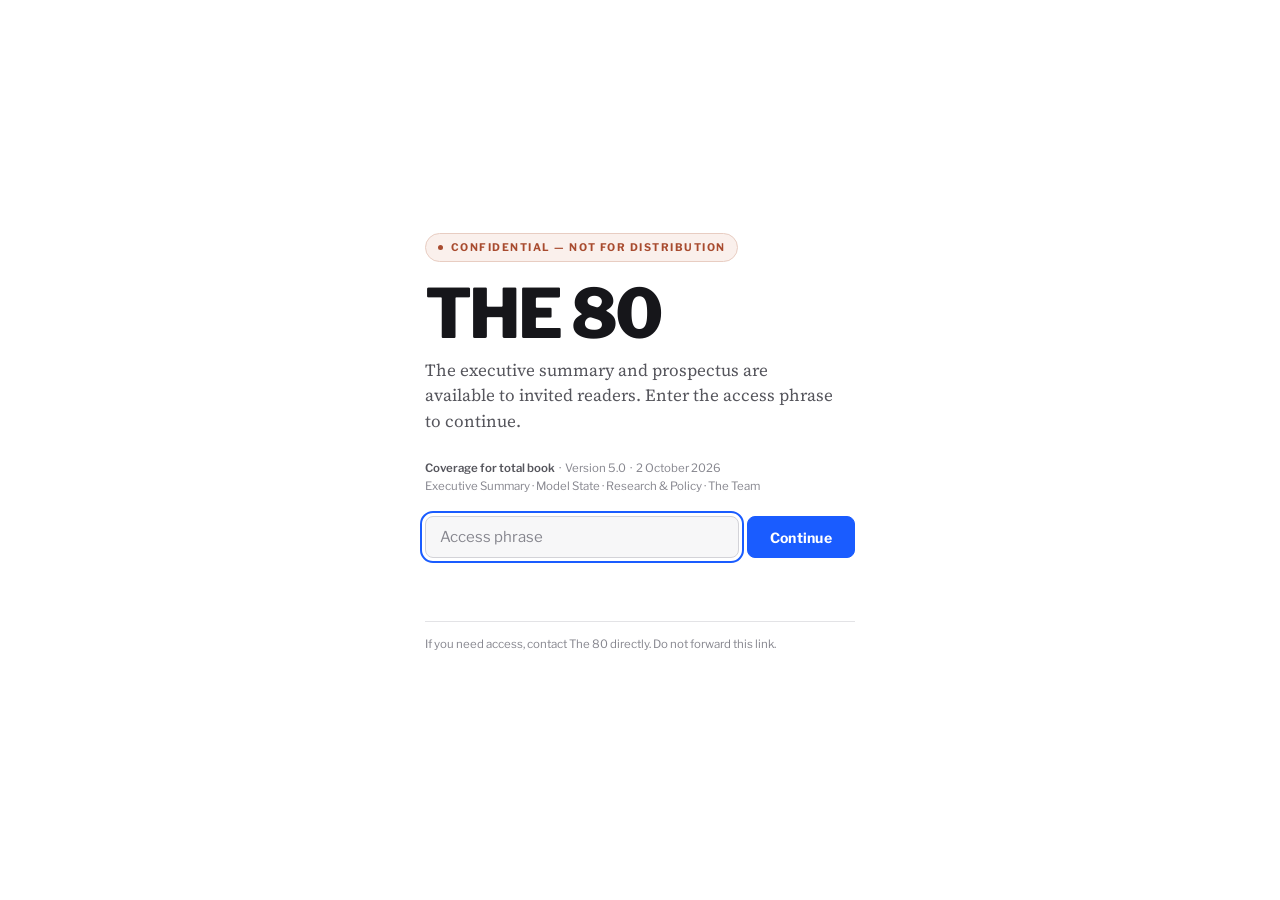
==== commit 01fad9c3: "Rename The 80 Prospectus v5 - short.html to index.html" ====
--- a/index.html
+++ b/index.html
@@ -30,6 +30,8 @@
   --ink-2:#55555c;
   --ink-3:#86868e;
   --accent:#1a5cff;
+  --dem:#1a5cff;
+  --gop:#c0392b;
   --accent-soft:#eef3ff;
   --accent-line:#cfddff;
   --terra:#a84b2f;
@@ -56,7 +58,7 @@
     --ground:#141416; --surface:#1c1c1f; --surface-2:#232327;
     --border:#2e2e33; --border-2:#3b3b42;
     --ink:#f2f2f3; --ink-2:#a9a9b1; --ink-3:#7a7a83;
-    --accent:#6f9bff; --accent-soft:#16233f; --accent-line:#2c4478;
+    --accent:#6f9bff; --dem:#6f9bff; --gop:#e8705f; --accent-soft:#16233f; --accent-line:#2c4478;
     --terra:#d9805c; --terra-soft:#2c1c16; --terra-line:#5a3325;
     --good:#4cbc7b; --good-soft:#12261a; --warn:#d9a441; --warn-soft:#2a2113;
     --s1:#4f86fa; --s2:#c9633c;
@@ -70,7 +72,7 @@
   --ground:#141416; --surface:#1c1c1f; --surface-2:#232327;
   --border:#2e2e33; --border-2:#3b3b42;
   --ink:#f2f2f3; --ink-2:#a9a9b1; --ink-3:#7a7a83;
-  --accent:#6f9bff; --accent-soft:#16233f; --accent-line:#2c4478;
+  --accent:#6f9bff; --dem:#6f9bff; --gop:#e8705f; --accent-soft:#16233f; --accent-line:#2c4478;
   --terra:#d9805c; --terra-soft:#2c1c16; --terra-line:#5a3325;
   --good:#4cbc7b; --good-soft:#12261a; --warn:#d9a441; --warn-soft:#2a2113;
   --s1:#4f86fa; --s2:#c9633c;
@@ -389,6 +391,8 @@
 .grid{display:grid;gap:16px;margin:22px 0}
 .grid>*{min-width:0}
 .srow>*{min-width:0}
+td.dem,th.dem{color:var(--dem)!important}
+td.gop,th.gop{color:var(--gop)!important}
 .g2{grid-template-columns:1fr 1fr}
 .g3{grid-template-columns:repeat(3,1fr)}
 .g4{grid-template-columns:repeat(4,1fr)}
@@ -659,7 +663,7 @@
     <h1>THE&nbsp;80</h1>
     <p class="sub">The executive summary and prospectus are available to invited readers. Enter the access phrase to continue.</p>
     <p class="foot" style="border:none;margin:0 0 20px;padding:0;font-size:11.5px">
-      <strong style="color:var(--ink-2)">Coverage for total book</strong> &nbsp;·&nbsp; Version 5.0 &nbsp;·&nbsp; 30 September 2026<br>
+      <strong style="color:var(--ink-2)">Coverage for total book</strong> &nbsp;·&nbsp; Version 5.0 &nbsp;·&nbsp; 2 October 2026<br>
       Executive Summary · Model State · Research &amp; Policy · The Team
     </p>
     <form id="gate-form" autocomplete="off">
@@ -707,7 +711,7 @@
       <p class="lead" style="max-width:52ch">A 501(c)(4) investment vehicle for permanent, multi-state political infrastructure — capital that behaves like an investor, not a donor.</p>
       <div class="cover-meta">
         <span>Executive Summary</span>
-        <span>Version 5.0 · 30 September 2026</span>
+        <span>Version 5.0 · 2 October 2026</span>
         <span>REAL Action for America</span>
       </div>
     </div>
@@ -721,8 +725,7 @@
   <div class="stats">
     <div class="stat"><span class="v">$1.5M</span><span class="l">Committed to date</span></div>
     <div class="stat"><span class="v">$10.18M</span><span class="l">National team and one model state</span></div>
-    <div class="stat"><span class="v">$29.9M</span><span class="l">Full deployment to six states</span></div>
-    <div class="stat"><span class="v a">$60M</span><span class="l">Raise now underway</span></div>
+    <div class="stat"><span class="v a">$29.9M</span><span class="l">Raise now underway for six states</span></div>
   </div>
 
   <h4 style="margin-top:30px">What your money buys</h4>
@@ -731,7 +734,7 @@
   <div class="grid g3">
     <div class="card"><span class="idx">DIRECTION 01</span><span class="hd">Civic &amp; Political</span><p>Long-horizon, state-by-state political organizing powered by seasoned, regionally rooted, multi-cycle campaign leaders who are committed, self-sufficient, and proven winners.</p></div>
     <div class="card"><span class="idx">DIRECTION 02</span><span class="hd">The 80 Engine: Media, Research, Technology</span><p>Permanent HQ team driving strategy and tactics for each state. Shared research, message testing, and creative capacity so every state build carries one brand, real-time data, and amplification.</p></div>
-    <div class="card"><span class="idx">DIRECTION 03</span><span class="hd">Investment Strategy</span><p>Funds and stands up the organizer and regional-lead field structure. Partners with, invests in, or acquires existing state infrastructure rather than duplicating it.</p></div>
+    <div class="card"><span class="idx">DIRECTION 03</span><span class="hd">Investment Strategy</span><p>Funds and stands up the organizer and regional-lead field structure. Partners with or invests in existing state infrastructure rather than duplicating it.</p></div>
   </div>
 
   <div class="callout a">
@@ -790,17 +793,17 @@
     </li>
     <li class="live">
       <a href="#team">
-        <span class="cn">—</span>
+        <span class="cn">04</span>
         <span><span class="tt">The Team</span><span class="td">The senior team, the operators, and the advisers accountable for the build.</span></span>
         <span class="cs">In this book</span>
       </a>
     </li>
   </ul>
 
-  <p class="lead prose" style="margin-top:6px">The chapters above are the plan. This summary is the case for reading them.</p>
+  <p class="lead prose" style="margin-top:6px">The pages ahead make the case. This summary sets the stage.</p>
 
   <div class="disclosure">
-    <p><strong>Disclosure.</strong> This document is for internal and donor-facing informational purposes. Contributions to REAL Action for America (The 80 Action for America Inc) support activities that further educational and social welfare purposes but may be used to support partisan political activities. <strong>Contributions to 501(c)(4) organizations are not deductible for federal income tax purposes as charitable contributions.</strong></p>
+    <p><strong>Disclosure.</strong> This document is for internal and donor-facing informational purposes. Contributions to The 80 Action for America Inc support activities that further educational and social welfare purposes but may be used to support partisan political activities. <strong>Contributions to 501(c)(4) organizations are not deductible for federal income tax purposes as charitable contributions.</strong></p>
     <p>Confidential donor framework — not for distribution. Figures describing The 80's capital position, team, and field activity are as reported by the organization. Historical claims regarding Michigan and Colorado are drawn from The 80 / C4 Framework V2 and, for Colorado, from <i>The Blueprint: How the Democrats Won Colorado</i> (2010). Figure 6 is a schematic illustration of the phased model described in the text and does not plot measured data.</p>
   </div>
 
@@ -809,7 +812,7 @@
 
 <!-- ══════════════════════ 01 · THE STAKES ══════════════════════ -->
 <section class="wrap page" id="stakes">
-  <div class="folio"><span class="no">01</span><span class="nm">The Stakes</span><span class="of">Executive Summary · 1 of 8</span></div>
+  <div class="folio"><span class="no">01</span><span class="nm">The Stakes</span><span class="of">Executive Summary · 1 of 7</span></div>
 
   <div class="dek">The 2026 false flag</div>
   <h2>Democrats are set up for wins in the mid-terms. Without permanent infrastructure, those gains can be completely reversed.</h2>
@@ -913,7 +916,7 @@
 
 <!-- ══════════════════════ 02 · THE GAP ══════════════════════ -->
 <section class="wrap page" id="gap">
-  <div class="folio"><span class="no">02</span><span class="nm">The Gap</span><span class="of">Executive Summary · 2 of 8</span></div>
+  <div class="folio"><span class="no">02</span><span class="nm">The Gap</span><span class="of">Executive Summary · 2 of 7</span></div>
 
   <h3>Machines built over decades. No center-left answer.</h3>
   <p class="prose">Three forces oppose each other — while reinforcing each other's hold on the political system. None of them has a counterpart on the&nbsp;center-left.</p>
@@ -1001,14 +1004,14 @@
 
           <line x1="0" y1="232" x2="980" y2="232" stroke="var(--border)" stroke-width="1"/>
 
-          <text x="0" y="258" font-size="11" font-weight="800" fill="var(--ink-3)" letter-spacing="1.4">ONE GIFT, DRAWN TO THE SAME SCALE</text>
+          <text x="0" y="258" font-size="11" font-weight="800" fill="var(--ink-3)" letter-spacing="1.4">ONE GIFT TO ONE PART OF THAT ECOSYSTEM, DRAWN TO THE SAME SCALE</text>
           <rect x="0" y="272" width="66" height="34" rx="4" fill="var(--terra)"/>
           <text x="80" y="288" font-size="15" font-weight="800" fill="var(--ink)">$1.6B</text>
-          <text x="80" y="303" font-size="12" font-weight="600" fill="var(--ink-2)">Marble Freedom Trust, 2020 — the largest political advocacy donation in U.S. history</text>
+          <text x="80" y="303" font-size="12" font-weight="600" fill="var(--ink-2)">Marble Freedom Trust, 2020. The largest political advocacy donation in U.S. history.</text>
         </g>
       </svg>
     </div>
-    <figcaption><b>Source:</b> The 80 capital allocation memo, opposition analysis; OpenSecrets federal cycle totals. Bars are drawn to scale against the 2024 total. The $1.6B gift is the Marble Freedom Trust donation shown in Figure&nbsp;1.</figcaption>
+    <figcaption><b>Source:</b> The 80 capital allocation memo, opposition analysis; OpenSecrets federal cycle totals. A single 2020 gift to a new Conservative organization, just one part of the MAGA ecosystem.</figcaption>
   </figure>
 
   <div class="callout t">
@@ -1022,7 +1025,7 @@
 
 <!-- ══════════════════════ 03 · PROOF ══════════════════════ -->
 <section class="wrap page" id="proof">
-  <div class="folio"><span class="no">03</span><span class="nm">Proof of Concept</span><span class="of">Executive Summary · 3 of 8</span></div>
+  <div class="folio"><span class="no">03</span><span class="nm">Proof of Concept</span><span class="of">Executive Summary · 3 of 7</span></div>
 
   <div class="dek">Evidence</div>
   <h2>Our model is not theoretical. It has been built successfully twice at the state level.</h2>
@@ -1164,7 +1167,7 @@
 
 <!-- ══════════════════════ 04 · SOLUTION ══════════════════════ -->
 <section class="wrap page" id="solution">
-  <div class="folio"><span class="no">04</span><span class="nm">What We Are Building</span><span class="of">Executive Summary · 4 of 8</span></div>
+  <div class="folio"><span class="no">04</span><span class="nm">What We Are Building</span><span class="of">Executive Summary · 4 of 7</span></div>
 
   <div class="dek">The solution</div>
   <h2>One 501(c)(4) with three integrated functions</h2>
@@ -1185,7 +1188,7 @@
     <div class="card fill">
       <span class="idx">FUNCTION 03</span>
       <span class="hd">Investment Strategy</span>
-      <p>Funds and stands up the organizer and regional-lead field structure. Partners with, invests in, or acquires existing state infrastructure rather than duplicating it.</p>
+      <p>Funds and stands up the organizer and regional-lead field structure. Partners with or invests in existing state infrastructure rather than duplicating it.</p>
     </div>
   </div>
 
@@ -1203,7 +1206,7 @@
 
 <!-- ══════════════════════ 05 · WHERE ══════════════════════ -->
 <section class="wrap page" id="states">
-  <div class="folio"><span class="no">05</span><span class="nm">Where We Build, and In What Order</span><span class="of">Executive Summary · 5 of 8</span></div>
+  <div class="folio"><span class="no">05</span><span class="nm">Where We Build, and In What Order</span><span class="of">Executive Summary · 5 of 7</span></div>
 
   <div class="dek">Selection &amp; sequencing</div>
   <h2>Not every state should be built the same way or in the same order</h2>
@@ -1227,7 +1230,7 @@
 
 <!-- ══════════════════════ 06 · HOW ══════════════════════ -->
 <section class="wrap page" id="build">
-  <div class="folio"><span class="no">06</span><span class="nm">The Operating Model</span><span class="of">Executive Summary · 6 of 8</span></div>
+  <div class="folio"><span class="no">06</span><span class="nm">The Operating Model</span><span class="of">Executive Summary · 6 of 7</span></div>
 
   <div class="dek">How a state gets built</div>
   <h2>Rome Wasn't Built in a Day</h2>
@@ -1306,67 +1309,15 @@
     <li>Keep diversity a top priority at every level.</li>
   </ul>
 
-  <div class="nextbar"><span class="endmark">End of section</span><button class="nextbtn" type="button" data-next="team"><span class="nlabel">Next</span> 07 The Team <span class="arw"></span></button></div>
+  <div class="nextbar"><span class="endmark">End of section</span><button class="nextbtn" type="button" data-next="ask"><span class="nlabel">Next</span> 07 The Ask <span class="arw"></span></button></div>
   <div class="pagebreak" aria-hidden="true"></div></section>
 
 
-<!-- ══════════════════════ CLOSER · THE TEAM ══════════════════════ -->
-<section class="wrap page" id="team">
-  <div class="folio"><span class="no">07</span><span class="nm">The Team</span><span class="of">Executive Summary · 7 of 8</span></div>
-
-  <div class="dek">Who is behind this</div>
-  <h2>The people accountable for the build</h2>
-
-  <p class="lead prose">Permanent infrastructure depends on people as much as capital. This section carries the senior team, the operators, and the advisers who have signed on.</p>
-
-  <div class="grid g4">
-    <div class="card fill">
-      <span class="idx">Founders</span>
-      <ul class="bare roster">
-        <li><a href="https://www.linkedin.com/in/william-derrough/" target="_blank" rel="noopener">Bill Derrough</a></li>
-        <li><a href="https://www.linkedin.com/in/gdouglasjones/" target="_blank" rel="noopener">Doug Jones</a></li>
-        <li><a href="https://www.progressivepolicy.org/people/will-marshall-2/" target="_blank" rel="noopener">Will Marshall</a></li>
-      </ul>
-    </div>
-    <div class="card fill">
-      <span class="idx">Board</span>
-      <ul class="bare roster">
-        <li><a href="https://www.linkedin.com/in/lavora-barnes-1306591/" target="_blank" rel="noopener">Lavora Barnes</a></li>
-        <li><a href="https://www.linkedin.com/in/kahlilbyrd/" target="_blank" rel="noopener">Kahlil (KB) Byrd</a></li>
-        <li><a href="https://www.linkedin.com/in/lindsay-lewis-13730489/" target="_blank" rel="noopener">Lindsay Lewis</a></li>
-        <li><a href="https://www.linkedin.com/in/davidpachter/" target="_blank" rel="noopener">David Pachter</a></li>
-      </ul>
-    </div>
-    <div class="card fill">
-      <span class="idx">Team &amp; Advisors</span>
-      <ul class="bare roster">
-        <li><a href="https://www.linkedin.com/in/john-avlon/" target="_blank" rel="noopener">John Avlon</a></li>
-        <li><a href="https://www.linkedin.com/in/marc-gallucci-5b36305/" target="_blank" rel="noopener">Marc Gallucci</a></li>
-        <li><a href="https://www.linkedin.com/in/stephanie-l-jules/" target="_blank" rel="noopener">Stephanie Jules</a></li>
-        <li><a href="https://www.linkedin.com/in/colin-mortimer/" target="_blank" rel="noopener">Colin Mortimer</a></li>
-      </ul>
-    </div>
-    <div class="card fill">
-      <span class="idx">Partners</span>
-      <ul class="bare roster">
-        <li><a href="https://cnliberalism.org/" target="_blank" rel="noopener">Center for New Liberalism</a></li>
-        <li><a href="https://www.progressivepolicy.org/" target="_blank" rel="noopener">Progressive Policy Institute (PPI)</a></li>
-        <li>The Chairs Project</li>
-      </ul>
-    </div>
-  </div>
-
-  <div class="callout a">
-    <div class="ct">Talk to us</div>
-    <p>If you want the detail behind any section of this book — the line-item budget, a specific state model, or the people named above — ask The 80 directly.</p>
-  </div>
-
-  <div class="nextbar"><span class="endmark">End of section</span><button class="nextbtn" type="button" data-next="ask"><span class="nlabel">Next</span> 08 The Ask <span class="arw"></span></button></div>
-  <div class="pagebreak" aria-hidden="true"></div></section>
+
 
 <!-- ══════════════════════ 07 · THE ASK ══════════════════════ -->
 <section class="wrap page" id="ask">
-  <div class="folio"><span class="no">08</span><span class="nm">The Ask</span><span class="of">Executive Summary · 8 of 8</span></div>
+  <div class="folio"><span class="no">07</span><span class="nm">The Ask</span><span class="of">Executive Summary · 7 of 7</span></div>
 
   <div class="dek">Capital position</div>
   <h2>$29.9 million to build the national team and deploy six states</h2>
@@ -1380,7 +1331,7 @@
       <span class="fs">$1.5 million is committed against a $29.9 million target. The senior team, the operating and legal structure, and three field efforts are already in place. The $29.9M target is the staff-and-platform floor for the Model State section to be fully built in six states.</span>
     </div>
     <div class="fb">
-      <svg class="chart" viewBox="0 0 980 210" role="img" aria-label="A progress bar showing 1.5 million dollars committed against a 60 million dollar target, with a marker at 29.9 million marking the staff and platform floor and 58.5 million remaining to raise.">
+      <svg class="chart" viewBox="0 0 980 210" role="img" aria-label="A progress bar showing 1.5 million dollars committed against a 29.9 million dollar target, which is the staff and platform floor, on an axis running to 60 million dollars.">
         <rect x="40" y="70" width="900" height="44" rx="6" fill="var(--surface-2)" stroke="var(--border)" stroke-width="1"/>
         <rect x="40" y="70" width="23" height="44" rx="6" fill="var(--s1)"/>
 
@@ -1388,11 +1339,11 @@
         <text x="40" y="36" font-size="21" font-weight="800" fill="var(--s1)">$1.5M</text>
         <text x="112" y="36" font-size="12" font-weight="700" fill="var(--ink-2)">committed</text>
 
-        <text x="940" y="36" font-size="21" font-weight="800" fill="var(--ink)" text-anchor="end">$60M</text>
-        <text x="836" y="36" font-size="12" font-weight="700" fill="var(--ink-2)" text-anchor="end">target</text>
+        <text x="496" y="36" font-size="21" font-weight="800" fill="var(--ink)">$29.9M</text>
+        <text x="590" y="36" font-size="12" font-weight="700" fill="var(--ink-2)">target</text>
 
         <line x1="488" y1="66" x2="488" y2="118" stroke="var(--terra)" stroke-width="2" stroke-dasharray="4 3"/>
-        <text x="496" y="60" font-size="12" font-weight="700" fill="var(--terra)">$29.9M — staff &amp; platform floor</text>
+        <text x="496" y="60" font-size="12" font-weight="700" fill="var(--terra)">Staff &amp; platform floor</text>
         <text x="700" y="98" font-size="13" font-weight="700" fill="var(--ink-2)" text-anchor="middle">activations, events and media</text>
 
         <g font-size="10.5" font-weight="600" fill="var(--ink-3)" text-anchor="middle">
@@ -1407,6 +1358,7 @@
         </g>
 
         <text x="40" y="172" font-size="11" font-weight="800" fill="var(--ink-3)" letter-spacing="1.2">ALREADY STANDING, BEFORE THIS RAISE CLOSES</text>
+        <text x="940" y="172" font-size="11" font-weight="800" fill="var(--ink-3)" letter-spacing="1.2" text-anchor="end">$60M</text>
         <g font-size="12.5" font-weight="600" fill="var(--ink-2)">
           <text x="40" y="194">Senior team in place  ·  Operating and legal structure stood up  ·  Three efforts live in the field</text>
         </g>
@@ -1952,15 +1904,15 @@
 
   <div class="tw">
     <table>
-      <thead><tr><th style="width:26%">Attribute</th><th class="n">Dem</th><th class="n">Rep</th><th class="n">Red Cross</th><th class="n">Apple</th><th class="n">Nike</th><th class="n">Whole Foods</th><th class="n">AARP</th><th class="n">Tesla</th></tr></thead>
+      <thead><tr><th style="width:26%">Attribute</th><th class="n dem">Dem</th><th class="n gop">Republicans</th><th class="n">Red Cross</th><th class="n">Apple</th><th class="n">Nike</th><th class="n">Whole Foods</th><th class="n">AARP</th><th class="n">Tesla</th></tr></thead>
       <tbody>
-        <tr><td>Delivers on what it promises</td><td class="n">23</td><td class="n">30</td><td class="n">57</td><td class="n">49</td><td class="n">47</td><td class="n">38</td><td class="n">35</td><td class="n">30</td></tr>
-        <tr><td>Can be trusted to do the right thing</td><td class="n">25</td><td class="n">25</td><td class="n">59</td><td class="n">30</td><td class="n">28</td><td class="n">27</td><td class="n">32</td><td class="n">18</td></tr>
-        <tr class="tone-warning"><td>Produces high-quality results</td><td class="n">19</td><td class="n">27</td><td class="n">57</td><td class="n">59</td><td class="n">54</td><td class="n">45</td><td class="n">29</td><td class="n">34</td></tr>
-        <tr><td>Makes a positive difference</td><td class="n">30</td><td class="n">30</td><td class="n">66</td><td class="n">42</td><td class="n">36</td><td class="n">37</td><td class="n">40</td><td class="n">28</td></tr>
-        <tr><td>Is clear about what it stands for</td><td class="n">32</td><td class="n">44</td><td class="n">62</td><td class="n">46</td><td class="n">44</td><td class="n">36</td><td class="n">41</td><td class="n">34</td></tr>
-        <tr class="tone-warning"><td>Is a well-run organization</td><td class="n">18</td><td class="n">27</td><td class="n">50</td><td class="n">57</td><td class="n">44</td><td class="n">29</td><td class="n">33</td><td class="n">36</td></tr>
-        <tr><td>Understands people like me</td><td class="n">30</td><td class="n">29</td><td class="n">42</td><td class="n">32</td><td class="n">31</td><td class="n">24</td><td class="n">29</td><td class="n">16</td></tr>
+        <tr><td>Delivers on what it promises</td><td class="n dem">23</td><td class="n gop">30</td><td class="n">57</td><td class="n">49</td><td class="n">47</td><td class="n">38</td><td class="n">35</td><td class="n">30</td></tr>
+        <tr><td>Can be trusted to do the right thing</td><td class="n dem">25</td><td class="n gop">25</td><td class="n">59</td><td class="n">30</td><td class="n">28</td><td class="n">27</td><td class="n">32</td><td class="n">18</td></tr>
+        <tr class="tone-warning"><td>Produces high-quality results</td><td class="n dem">19</td><td class="n gop">27</td><td class="n">57</td><td class="n">59</td><td class="n">54</td><td class="n">45</td><td class="n">29</td><td class="n">34</td></tr>
+        <tr><td>Makes a positive difference</td><td class="n dem">30</td><td class="n gop">30</td><td class="n">66</td><td class="n">42</td><td class="n">36</td><td class="n">37</td><td class="n">40</td><td class="n">28</td></tr>
+        <tr><td>Is clear about what it stands for</td><td class="n dem">32</td><td class="n gop">44</td><td class="n">62</td><td class="n">46</td><td class="n">44</td><td class="n">36</td><td class="n">41</td><td class="n">34</td></tr>
+        <tr class="tone-warning"><td>Is a well-run organization</td><td class="n dem">18</td><td class="n gop">27</td><td class="n">50</td><td class="n">57</td><td class="n">44</td><td class="n">29</td><td class="n">33</td><td class="n">36</td></tr>
+        <tr><td>Understands people like me</td><td class="n dem">30</td><td class="n gop">29</td><td class="n">42</td><td class="n">32</td><td class="n">31</td><td class="n">24</td><td class="n">29</td><td class="n">16</td></tr>
       </tbody>
     </table>
   </div>
@@ -1977,9 +1929,69 @@
       <a class="chap here" href="#focus" data-chapter="03"><span class="cn">03</span>Research &amp; Policy<span class="cs">In this book</span></a>
     </div>
   </div>
+  <div class="nextbar"><span class="endmark">End of section</span><button class="nextbtn" type="button" data-next="team"><span class="nlabel">Next</span> 04 The Team <span class="arw"></span></button></div>
+  
+
+  <div class="pagebreak" aria-hidden="true"></div></section>
+
+<!-- ══════════════════════ CLOSER · THE TEAM ══════════════════════ -->
+<section class="wrap page" id="team">
+  <div class="folio"><span class="no">04</span><span class="nm">The Team</span><span class="of">Who Is Behind This</span></div>
+
+  <div class="dek">Who is behind this</div>
+  <h2>The people accountable for the build</h2>
+
+  <p class="lead prose">Permanent infrastructure depends on people as much as capital. This section carries the senior team, the operators, and the advisers who have signed on.</p>
+
+  <div class="grid g3">
+    <div class="card fill">
+      <span class="idx">Founders</span>
+      <ul class="bare roster">
+        <li><a href="https://www.linkedin.com/in/william-derrough/" target="_blank" rel="noopener">Bill Derrough</a></li>
+        <li><a href="https://www.linkedin.com/in/gdouglasjones/" target="_blank" rel="noopener">Doug Jones</a></li>
+        <li><a href="https://www.progressivepolicy.org/people/will-marshall-2/" target="_blank" rel="noopener">Will Marshall</a></li>
+      </ul>
+    </div>
+    <div class="card fill">
+      <span class="idx">Board</span>
+      <ul class="bare roster">
+        <li><a href="https://www.linkedin.com/in/lavora-barnes-1306591/" target="_blank" rel="noopener">Lavora Barnes</a></li>
+        <li><a href="https://www.linkedin.com/in/kahlilbyrd/" target="_blank" rel="noopener">Kahlil (KB) Byrd</a></li>
+        <li><a href="https://www.linkedin.com/in/lindsay-lewis-13730489/" target="_blank" rel="noopener">Lindsay Lewis</a></li>
+        <li><a href="https://www.linkedin.com/in/davidpachter/" target="_blank" rel="noopener">David Pachter</a></li>
+      </ul>
+    </div>
+    <div class="card fill">
+      <span class="idx">Senior Advisors</span>
+      <ul class="bare roster">
+        <li><a href="https://www.linkedin.com/in/john-avlon/" target="_blank" rel="noopener">John Avlon</a></li>
+        <li><a href="https://www.stuloeser.com/stu-loeser" target="_blank" rel="noopener">Stu Loeser &amp; Co</a></li>
+      </ul>
+    </div>
+    <div class="card fill">
+      <span class="idx">Team</span>
+      <ul class="bare roster">
+        <li><a href="https://www.linkedin.com/in/marc-gallucci-5b36305/" target="_blank" rel="noopener">Marc Gallucci</a></li>
+        <li><a href="https://www.linkedin.com/in/stephanie-l-jules/" target="_blank" rel="noopener">Stephanie Jules</a></li>
+        <li><a href="https://www.linkedin.com/in/colin-mortimer/" target="_blank" rel="noopener">Colin Mortimer</a></li>
+      </ul>
+    </div>
+    <div class="card fill">
+      <span class="idx">Partners</span>
+      <ul class="bare roster">
+        <li><a href="https://cnliberalism.org/" target="_blank" rel="noopener">Center for New Liberalism</a></li>
+        <li><a href="https://www.progressivepolicy.org/" target="_blank" rel="noopener">Progressive Policy Institute (PPI)</a></li>
+        <li>The Chairs Project</li>
+      </ul>
+    </div>
+  </div>
+
+  <div class="callout a">
+    <div class="ct">Talk to us</div>
+    <p>If you want the detail behind any section of this book — the line-item budget, a specific state model, or the people named above — ask The 80 directly.</p>
+  </div>
+
   <div class="nextbar"><span class="endmark">End of the prospectus</span><button class="nextbtn" type="button" data-next="cover"><span class="nlabel">Back to</span> the beginning <span class="arw"></span></button></div>
-  
-
   <div class="pagebreak" aria-hidden="true"></div></section>
 </main>
 </div><!-- /#doc -->
@@ -1999,9 +2011,10 @@
 
   var MAP = [
     { g:"front", label:"", items:[["cover","Cover"], ["book","Contents"]] },
-    { g:"exec", label:"Executive Summary", items:[["stakes","01 Stakes"], ["gap","02 Gap"], ["proof","03 Proof of Concept"], ["solution","04 What We Are Building"], ["states","05 Where We Build"], ["build","06 Operating Model"], ["team","07 Team"], ["ask","08 Ask"]] },
+    { g:"exec", label:"Executive Summary", items:[["stakes","01 Stakes"], ["gap","02 Gap"], ["proof","03 Proof of Concept"], ["solution","04 What We Are Building"], ["states","05 Where We Build"], ["build","06 Operating Model"], ["ask","07 Ask"]] },
     { g:"model", label:"A Model State", items:[["modelstate","What Drives the Budget"]] },
-    { g:"research", label:"Research &amp; Policy", items:[["focus","Six Focus States"], ["agenda","The 80% Agenda"], ["brand","Polling &amp; Data"]] }
+    { g:"research", label:"Research &amp; Policy", items:[["focus","Six Focus States"], ["agenda","The 80% Agenda"], ["brand","Polling &amp; Data"]] },
+    { g:"team", label:"The Team", items:[["team","Who Is Behind This"]] }
   ];
 
   var prog   = document.getElementById("prog");
@@ -2077,6 +2090,7 @@
   addEventListener("resize", onScroll);
 
   function goContents(){
+    if (window.__gotoPage && window.__gotoPage("book")) return;
     var el = document.getElementById("book");
     if (el) el.scrollIntoView({behavior:"smooth", block:"start"});
   }
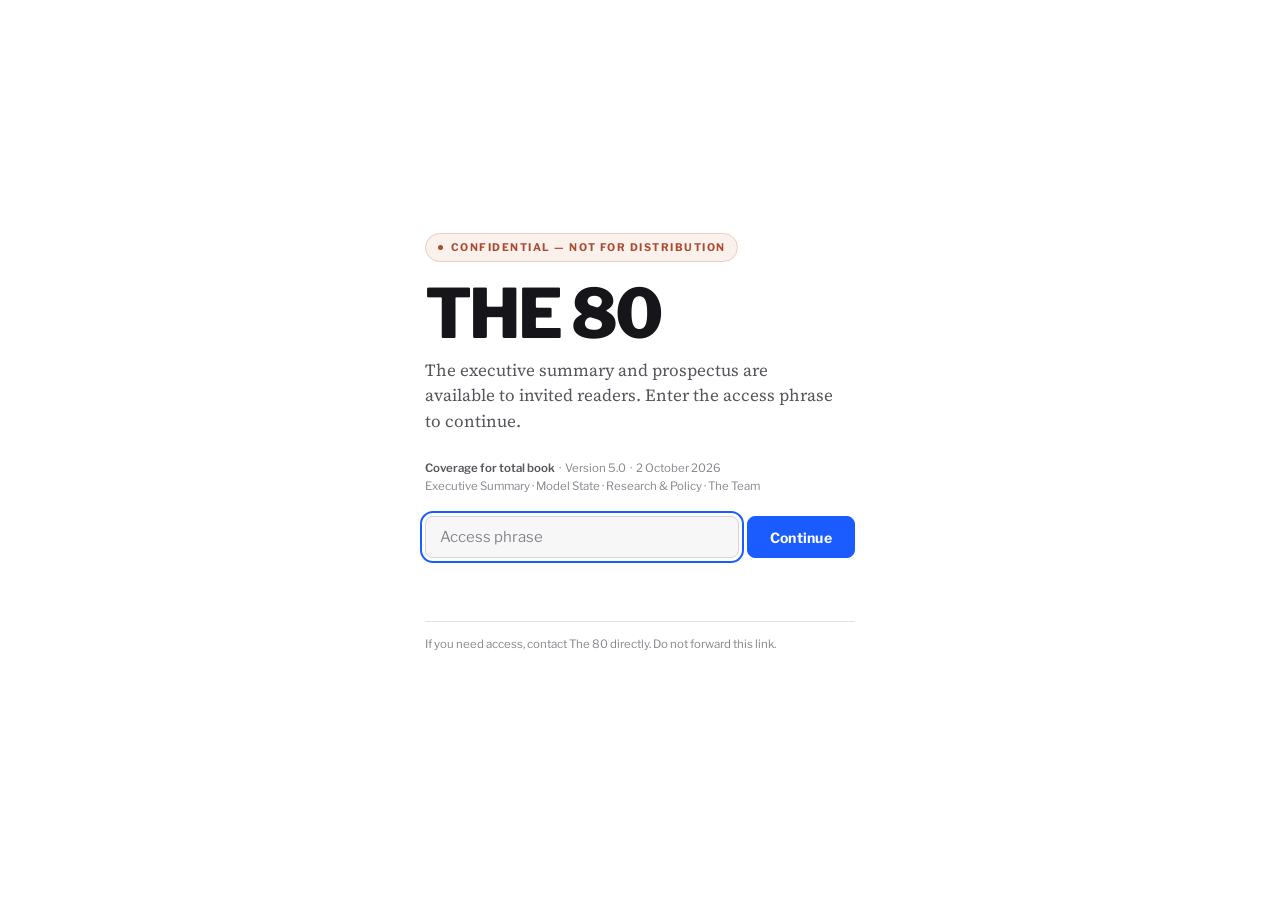
==== commit 1f1781a6: "Update index.html" ====
--- a/index.html
+++ b/index.html
@@ -982,7 +982,7 @@
       <span class="fs">Total federal election-cycle spending has nearly doubled since 2016. The machines described above are the structures built to receive that money. A single 2020 gift to one of them is larger than most organizations will raise in a decade.</span>
     </div>
     <div class="fb">
-      <svg class="chart" viewBox="0 0 980 330" role="img" aria-label="Federal election cycle spending rising from 8.6 billion dollars in 2016 to 15.9 billion in 2024, with the 1.6 billion Marble Freedom Trust gift shown to scale beside it.">
+      <svg class="chart" viewBox="0 0 980 332" role="img" aria-label="Federal election cycle spending rising from 8.6 billion dollars in 2016 to 15.9 billion in 2024, with the 1.6 billion Marble Freedom Trust gift shown to scale beside it.">
         <g font-family="Libre Franklin, sans-serif">
           <text x="0" y="16" font-size="11" font-weight="800" fill="var(--ink-3)" letter-spacing="1.4">TOTAL FEDERAL ELECTION-CYCLE SPEND</text>
 
@@ -1008,10 +1008,11 @@
           <rect x="0" y="272" width="66" height="34" rx="4" fill="var(--terra)"/>
           <text x="80" y="288" font-size="15" font-weight="800" fill="var(--ink)">$1.6B</text>
           <text x="80" y="303" font-size="12" font-weight="600" fill="var(--ink-2)">Marble Freedom Trust, 2020. The largest political advocacy donation in U.S. history.</text>
+          <text x="80" y="319" font-size="12" font-weight="600" fill="var(--ink-2)">A single 2020 gift to a new Conservative organization, just one part of the MAGA ecosystem.</text>
         </g>
       </svg>
     </div>
-    <figcaption><b>Source:</b> The 80 capital allocation memo, opposition analysis; OpenSecrets federal cycle totals. A single 2020 gift to a new Conservative organization, just one part of the MAGA ecosystem.</figcaption>
+    <figcaption><b>Source:</b> The 80 capital allocation memo, opposition analysis; OpenSecrets federal cycle totals.</figcaption>
   </figure>
 
   <div class="callout t">
@@ -2181,7 +2182,7 @@
    ACCESS PHRASE — change the line below, then save and re-upload.
    This is the ONLY line you need to edit.
    ============================================================ */
-var ACCESS_PHRASE = "prospectus80";
+var ACCESS_PHRASE = "theeightyengine";
 /* ========================================================== */
 
 (function(){
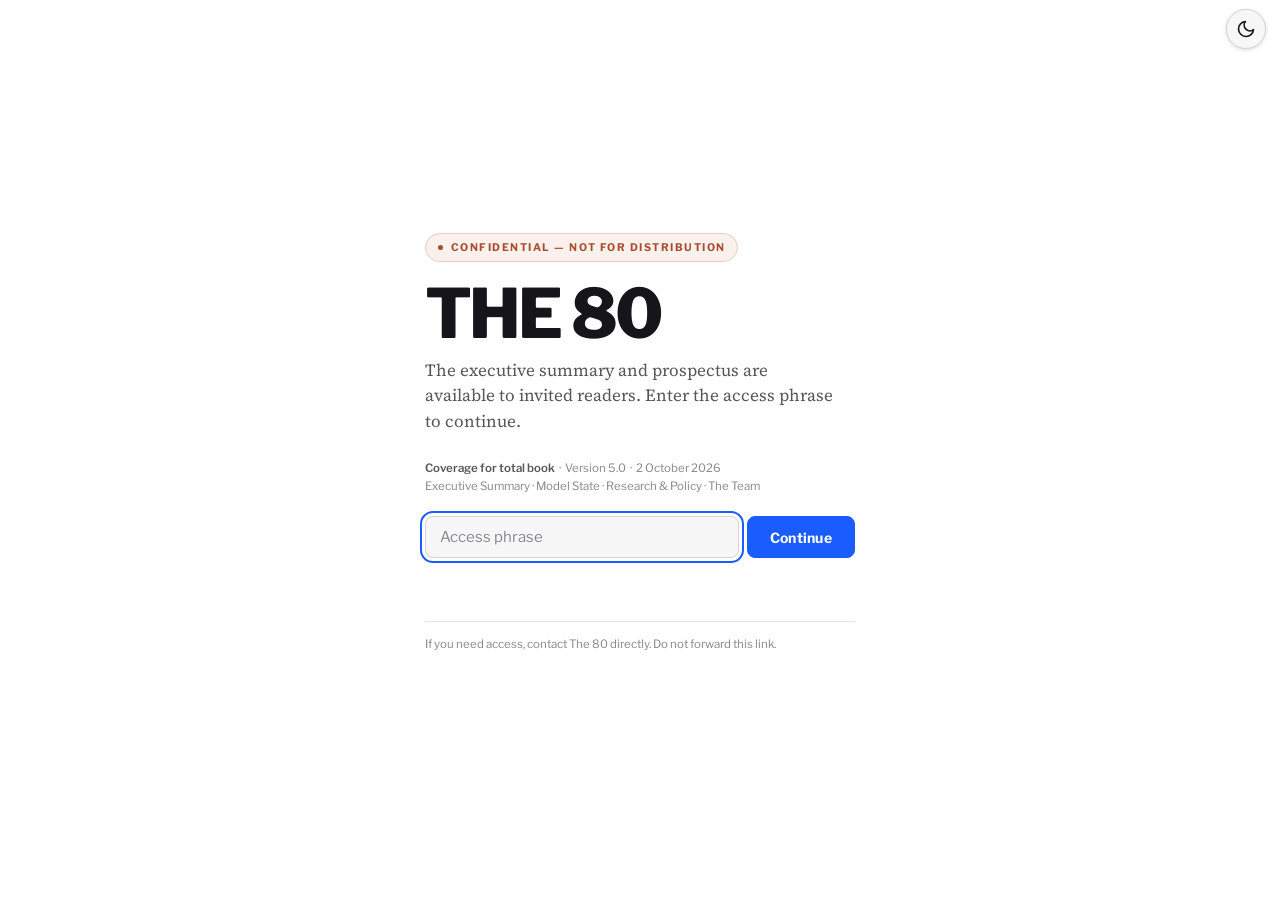
==== commit 9b34f849: "Add dark-mode toggle, locked Go Deeper section, dark-mode fixes Co-Authored-By: Claude Sonnet 5.5 <n" ====
--- a/index.html
+++ b/index.html
@@ -2,6 +2,8 @@
 <html lang="en">
 <head>
 <meta charset="utf-8">
+<!-- THE 80 · theme init (must sit in <head>, before any CSS, to avoid a flash) -->
+<script>(function(){try{var t=localStorage.getItem('the80-theme');if(t==='dark'||t==='light'){document.documentElement.setAttribute('data-theme',t);}}catch(e){}})();</script>
 <meta name="viewport" content="width=device-width,initial-scale=1,viewport-fit=cover">
 <meta name="robots" content="noindex,nofollow">
 <meta name="description" content="The 80 — Executive Summary. The front matter of the prospectus: the case, two proof points, the operating model, and the ask.">
@@ -108,7 +110,7 @@
   max-width:var(--maxw);margin:0 auto;padding:9px 24px;
   display:flex;align-items:center;gap:18px;flex-wrap:wrap;
 }
-.wordmark{font-weight:800;font-size:13px;letter-spacing:.14em;text-transform:uppercase;white-space:nowrap}
+.wordmark{font-family:"Libre Franklin",sans-serif;font-weight:800;font-size:13px;letter-spacing:.14em;text-transform:uppercase;white-space:nowrap}
 .wordmark span{color:var(--ink-3);font-weight:600}
 .pager{display:flex;gap:2px;flex-wrap:wrap;margin-left:auto}
 .pager a{
@@ -653,9 +655,58 @@
   font-family:"Libre Franklin",sans-serif;font-size:11.5px;line-height:1.55;color:var(--ink-3);
   border-top:1px solid var(--border);margin-top:30px;padding-top:14px;
 }
+
+/* ===== added: shared toggle, on-accent, dark-mode fixes, Go Deeper ===== */
+:root{--on-accent:#ffffff;--toggle-gutter:64px}
+:root[data-theme="dark"]{--on-accent:#0b0b0d}
+@media (prefers-color-scheme:dark){:root:not([data-theme="light"]){--on-accent:#0b0b0d}}
+.topbar .inner{padding-right:var(--toggle-gutter)}
+.locked button,#gate button{color:var(--on-accent)!important}
+.totop{color:var(--ground)}
+@media (prefers-color-scheme:dark){
+  :root:not([data-theme="light"]) .stile{background:var(--surface-2)!important;color:var(--ink)}
+  :root:not([data-theme="light"]) .sname{color:var(--ink)}
+  :root:not([data-theme="light"]) .svoters{color:var(--ink-2)}
+  :root:not([data-theme="light"]) .sreg{color:var(--ink-3)}
+  :root:not([data-theme="light"]) .smap path{stroke:var(--ink-3)}
+}
+:root[data-theme="dark"] .stile{background:var(--surface-2)!important;color:var(--ink)}
+:root[data-theme="dark"] .sname{color:var(--ink)}
+:root[data-theme="dark"] .svoters{color:var(--ink-2)}
+:root[data-theme="dark"] .sreg{color:var(--ink-3)}
+:root[data-theme="dark"] .smap path{stroke:var(--ink-3)}
+/* Go Deeper */
+.dgrid{display:grid;grid-template-columns:repeat(auto-fit,minmax(240px,1fr));gap:14px;margin:22px 0}
+.dcard{display:flex;flex-direction:column;gap:6px;padding:18px 20px;border:1px solid var(--border);border-radius:var(--r);background:var(--surface);text-decoration:none;color:var(--ink)}
+.dcard:hover{border-color:var(--accent);background:var(--accent-soft)}
+.dcard .dk{font-family:"Libre Franklin",sans-serif;font-size:10.5px;font-weight:800;letter-spacing:.13em;text-transform:uppercase;color:var(--ink-3)}
+.dcard .dt{font-family:"Libre Franklin",sans-serif;font-size:17px;font-weight:800;letter-spacing:-.01em}
+.dcard .dd{font-size:15px;color:var(--ink-2);line-height:1.5}
+.dcard .go{margin-top:auto;padding-top:8px;font-family:"Libre Franklin",sans-serif;font-size:12.5px;font-weight:700;color:var(--accent)}
+/* ===== THE 80 · theme toggle (top right, fixed) ===== */
+.theme-toggle{
+  position:fixed;top:calc(env(safe-area-inset-top,0px) + 9px);right:14px;z-index:1000;
+  width:40px;height:40px;padding:0;border-radius:999px;
+  border:1px solid var(--border-2);background:var(--surface);color:var(--ink);
+  display:inline-flex;align-items:center;justify-content:center;cursor:pointer;
+  box-shadow:0 1px 4px rgba(0,0,0,.14);
+}
+.theme-toggle:hover{border-color:var(--accent);color:var(--accent)}
+.theme-toggle:focus-visible{outline:2px solid var(--accent);outline-offset:3px}
+.theme-toggle svg{width:20px;height:20px;display:block}
+.theme-toggle .i-sun{display:none}
+.theme-toggle[data-mode="dark"] .i-sun{display:block}
+.theme-toggle[data-mode="dark"] .i-moon{display:none}
+@media print{.theme-toggle{display:none}}
+
 </style>
 </head>
 <body>
+<!-- THE 80 · theme toggle: place immediately after <body> -->
+<button type="button" class="theme-toggle" id="theme-toggle" data-mode="light" aria-label="Switch to dark mode" title="Switch to dark mode">
+  <svg class="i-moon" viewBox="0 0 24 24" fill="none" stroke="currentColor" stroke-width="2" stroke-linecap="round" stroke-linejoin="round" aria-hidden="true"><path d="M21 12.8A9 9 0 1 1 11.2 3a7 7 0 0 0 9.8 9.8z"/></svg>
+  <svg class="i-sun" viewBox="0 0 24 24" fill="none" stroke="currentColor" stroke-width="2" stroke-linecap="round" stroke-linejoin="round" aria-hidden="true"><circle cx="12" cy="12" r="4"/><path d="M12 2v2M12 20v2M4.9 4.9l1.4 1.4M17.7 17.7l1.4 1.4M2 12h2M20 12h2M4.9 19.1l1.4-1.4M17.7 6.3l1.4-1.4"/></svg>
+</button>
 
 <div id="gate">
   <div class="box">
@@ -685,6 +736,7 @@
           <a href="#stakes" data-g="exec">Executive Summary</a>
           <a href="#modelstate" data-g="model">A Model State</a>
           <a href="#focus" data-g="research">Research &amp; Policy</a>
+          <a href="#godeeper" data-g="deeper">Go Deeper</a>
         </nav>
     </div>
     <div class="barrow" style="width:100%">
@@ -796,6 +848,13 @@
         <span class="cn">04</span>
         <span><span class="tt">The Team</span><span class="td">The senior team, the operators, and the advisers accountable for the build.</span></span>
         <span class="cs">In this book</span>
+      </a>
+    </li>
+    <li class="live">
+      <a href="#godeeper">
+        <span class="cn">05</span>
+        <span><span class="tt">Go Deeper</span><span class="td">The full working sites behind this book: Civic &amp; Political, the 80 Engine, and the Influencer Network. Access phrase required.</span></span>
+        <span class="cs">Access phrase</span>
       </a>
     </li>
   </ul>
@@ -1992,6 +2051,52 @@
     <p>If you want the detail behind any section of this book — the line-item budget, a specific state model, or the people named above — ask The 80 directly.</p>
   </div>
 
+  <div class="nextbar"><span class="endmark">End of section</span><button class="nextbtn" type="button" data-next="godeeper"><span class="nlabel">Next</span> 05 Go Deeper <span class="arw"></span></button></div>
+  <div class="pagebreak" aria-hidden="true"></div></section>
+
+<!-- ══════════════════════ 05 · GO DEEPER (access phrase) ══════════════════════ -->
+<section class="wrap page" id="godeeper">
+  <div class="folio"><span class="no">05</span><span class="nm">Go Deeper</span><span class="of">The working sites behind this book</span></div>
+
+  <div class="dek">Go deeper</div>
+  <h2>The working detail behind every section</h2>
+  <p class="lead prose">The prospectus makes the case. These three companion sites carry the line-item budgets, the state-by-state model, and the programs the money builds.</p>
+
+  <div class="locked" id="deeper-lock" data-reveals="deeper-open" data-code="godeeper">
+    <div class="lk">Access phrase required</div>
+    <h4>Enter the access phrase to go deeper</h4>
+    <p>If you were given a second phrase for the detail sites, enter it below. If not, contact The 80 and we will send it.</p>
+    <form autocomplete="off">
+      <input type="password" placeholder="Access phrase" aria-label="Access phrase for Go Deeper" autocomplete="off">
+      <button type="submit">Unlock</button>
+    </form>
+    <div class="lerr" role="status" aria-live="polite"></div>
+  </div>
+
+  <div id="deeper-open" hidden>
+    <div class="dgrid">
+      <a class="dcard" href="https://julesstephanie-cpu.github.io/civicandpolitical/">
+        <span class="dk">Direction 01</span><span class="dt">Civic &amp; Political</span>
+        <span class="dd">The national organizing budget, what you are funding, and how a state build unfolds.</span>
+        <span class="go">Open the site &rarr;</span>
+      </a>
+      <a class="dcard" href="https://julesstephanie-cpu.github.io/the80-engine/">
+        <span class="dk">Direction 02</span><span class="dt">The 80 Engine</span>
+        <span class="dd">Media, research and technology: what the permanent team costs and what a year in one state looks like.</span>
+        <span class="go">Open the site &rarr;</span>
+      </a>
+      <a class="dcard" href="https://julesstephanie-cpu.github.io/eighty-influencer/">
+        <span class="dk">Program</span><span class="dt">The Influencer Network</span>
+        <span class="dd">The member-network briefing: journey, outreach playbooks, cost model and rollout.</span>
+        <span class="go">Open the site &rarr;</span>
+      </a>
+    </div>
+    <div class="callout a">
+      <div class="ct">Talk to us</div>
+      <p>Each site links back here. If you want a walk-through of any of them, ask The 80 directly.</p>
+    </div>
+  </div>
+
   <div class="nextbar"><span class="endmark">End of the prospectus</span><button class="nextbtn" type="button" data-next="cover"><span class="nlabel">Back to</span> the beginning <span class="arw"></span></button></div>
   <div class="pagebreak" aria-hidden="true"></div></section>
 </main>
@@ -2015,7 +2120,8 @@
     { g:"exec", label:"Executive Summary", items:[["stakes","01 Stakes"], ["gap","02 Gap"], ["proof","03 Proof of Concept"], ["solution","04 What We Are Building"], ["states","05 Where We Build"], ["build","06 Operating Model"], ["ask","07 Ask"]] },
     { g:"model", label:"A Model State", items:[["modelstate","What Drives the Budget"]] },
     { g:"research", label:"Research &amp; Policy", items:[["focus","Six Focus States"], ["agenda","The 80% Agenda"], ["brand","Polling &amp; Data"]] },
-    { g:"team", label:"The Team", items:[["team","Who Is Behind This"]] }
+    { g:"team", label:"The Team", items:[["team","Who Is Behind This"]] },
+    { g:"deeper", label:"Go Deeper", items:[["godeeper","Detail sites"]] }
   ];
 
   var prog   = document.getElementById("prog");
@@ -2298,12 +2404,48 @@
       if (e.key === "ArrowLeft"  && pages[cur-1]) show(pages[cur-1].id);
     });
 
+    /* browser back/forward and in-page #links follow the hash */
+    window.addEventListener("hashchange", function(){
+      var h = (location.hash || "").slice(1);
+      var cur = pages.filter(function(p){ return p.classList.contains("onpage"); })[0];
+      if (h && (!cur || cur.id !== h)) show(h, false);
+    });
+
     var start = (location.hash || "").slice(1);
     if (!show(start, false)) show(pages[0].id, false);
   })();
 
 })();
 </script>
+<script>
+/* THE 80 · theme toggle logic — one <script> just before </body> */
+(function(){
+  var KEY='the80-theme', root=document.documentElement, btn=document.getElementById('theme-toggle');
+  if(!btn) return;
+  var mq=window.matchMedia?window.matchMedia('(prefers-color-scheme: dark)'):null;
+  function current(){
+    var t=root.getAttribute('data-theme');
+    if(t==='dark'||t==='light') return t;
+    return (mq&&mq.matches)?'dark':'light';
+  }
+  function paint(){
+    var m=current(), next=(m==='dark')?'light':'dark';
+    btn.setAttribute('data-mode',m);
+    btn.setAttribute('aria-label','Switch to '+next+' mode');
+    btn.setAttribute('title','Switch to '+next+' mode');
+    document.dispatchEvent(new CustomEvent('the80-themechange',{detail:{mode:m}}));
+  }
+  btn.addEventListener('click',function(){
+    var n=(current()==='dark')?'light':'dark';
+    root.setAttribute('data-theme',n);
+    try{localStorage.setItem(KEY,n);}catch(e){}
+    paint();
+  });
+  if(mq&&mq.addEventListener) mq.addEventListener('change',paint);
+  paint();
+})();
+
+</script>
 
 </body>
 </html>
